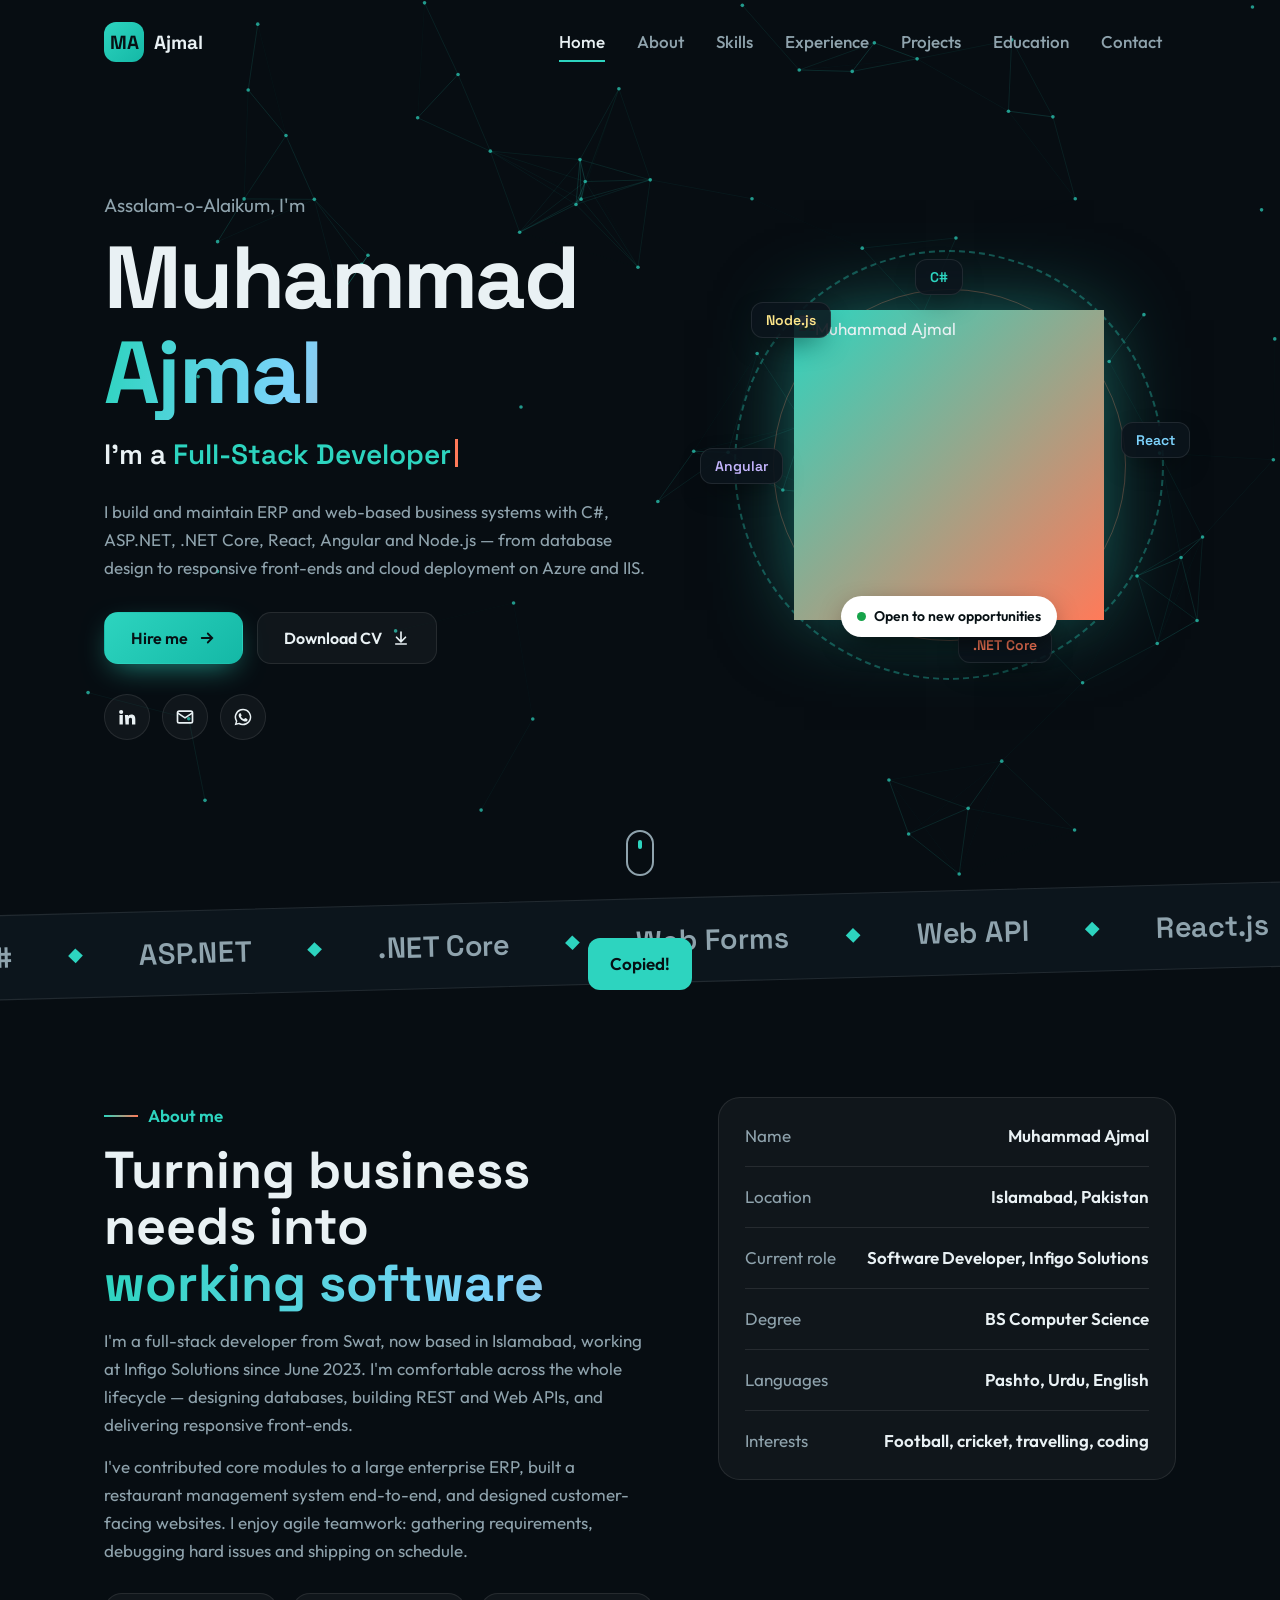
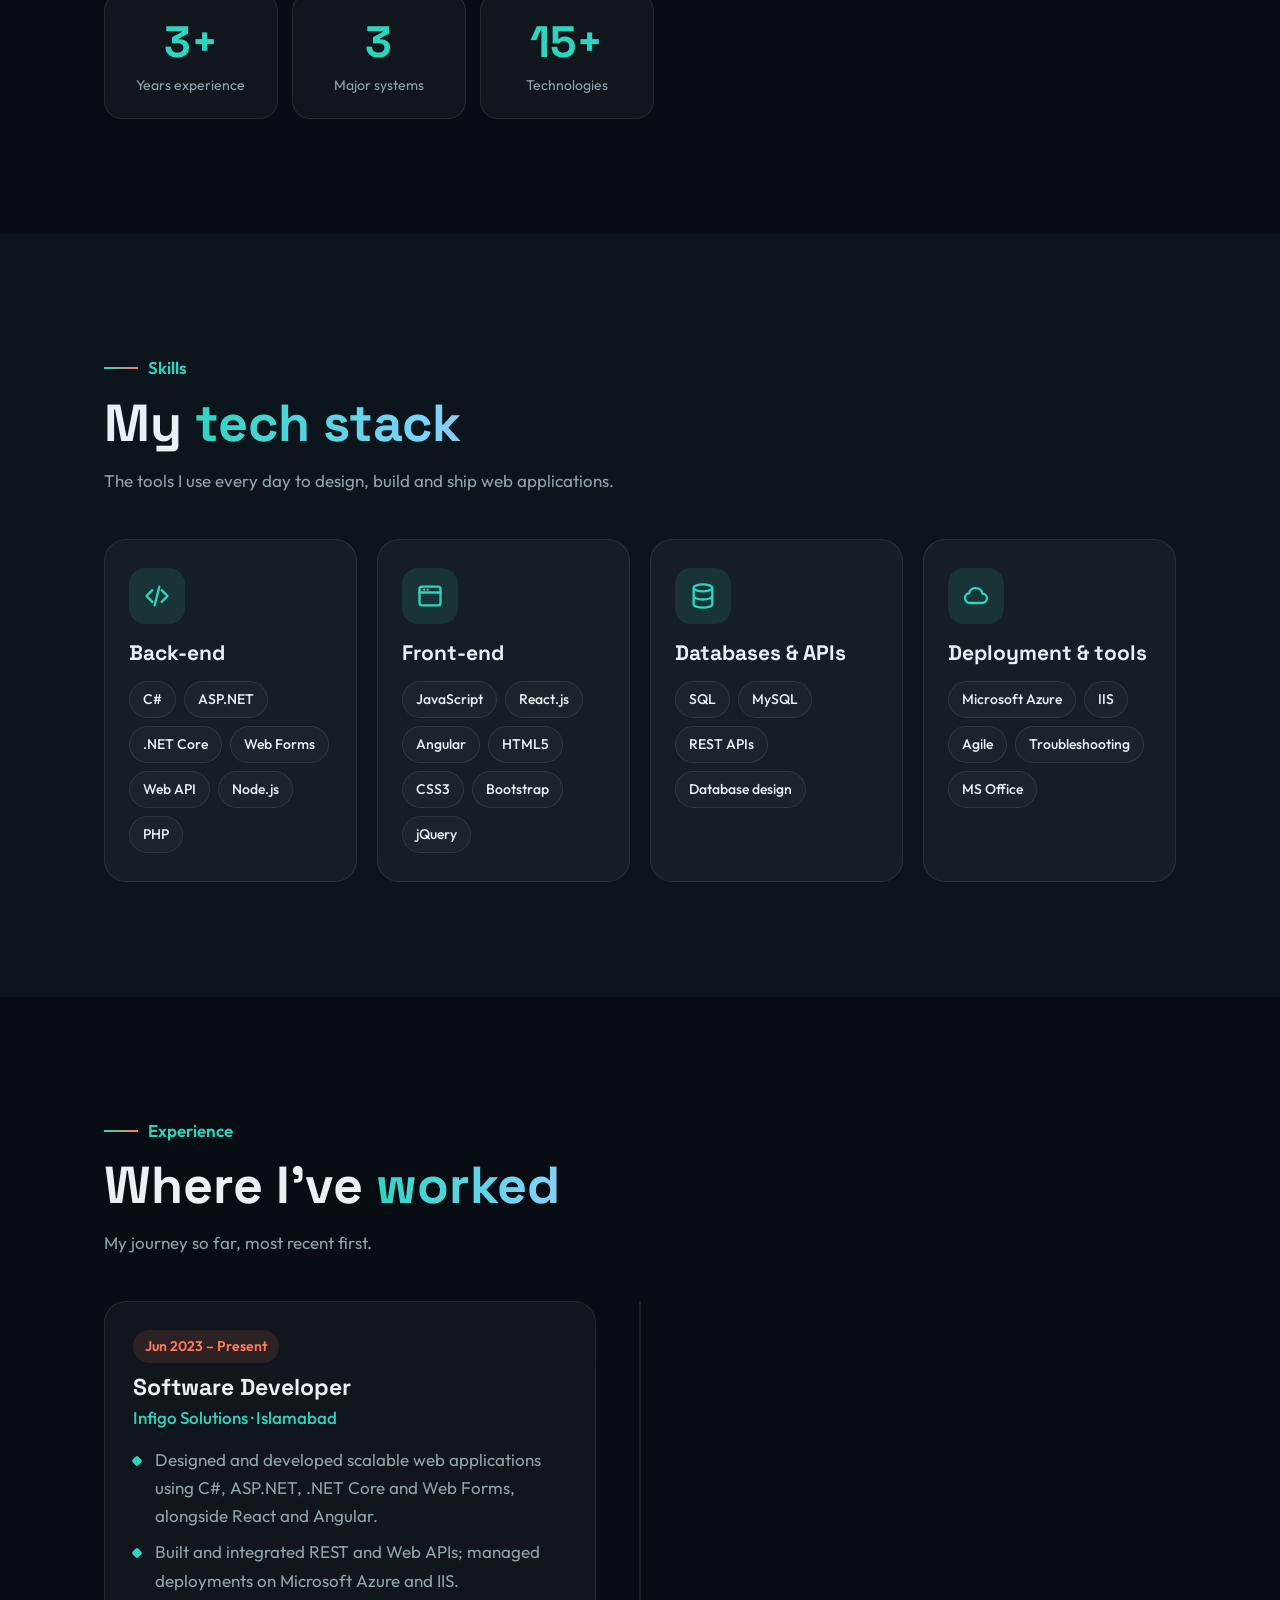
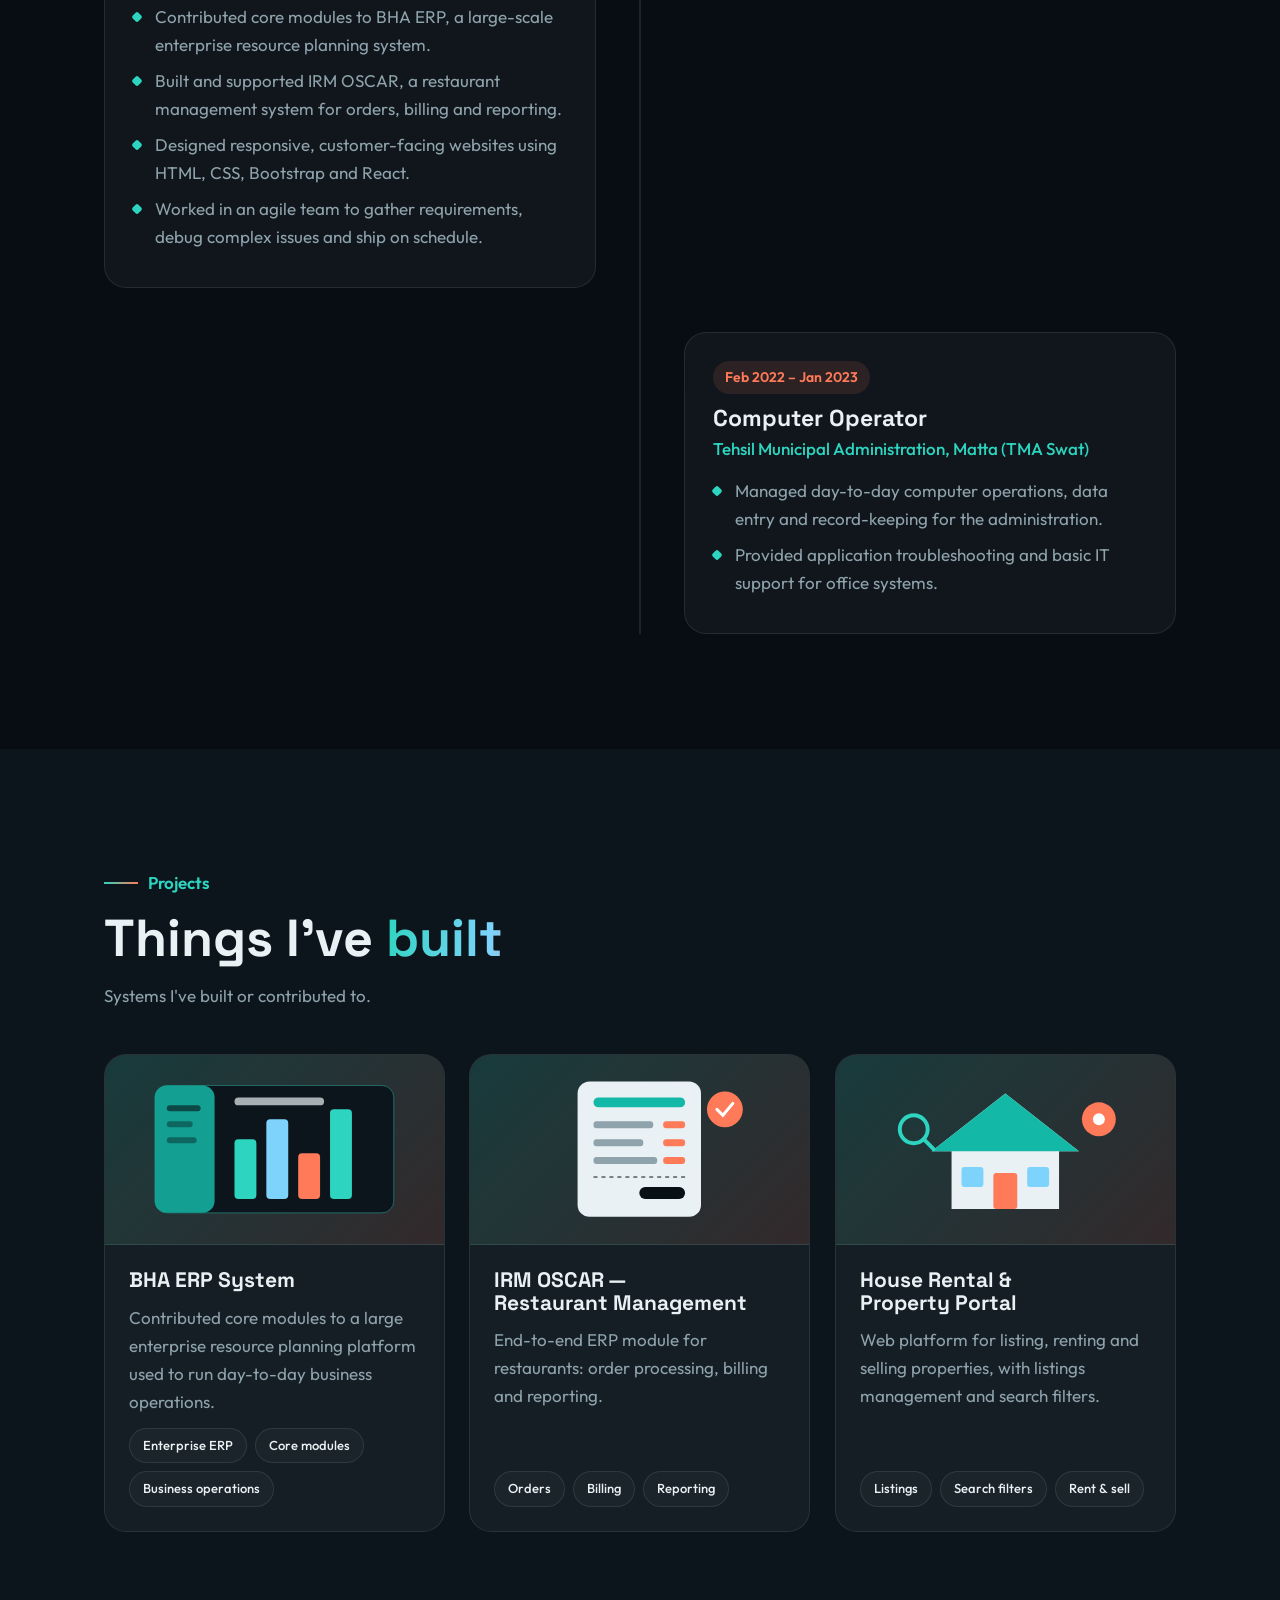
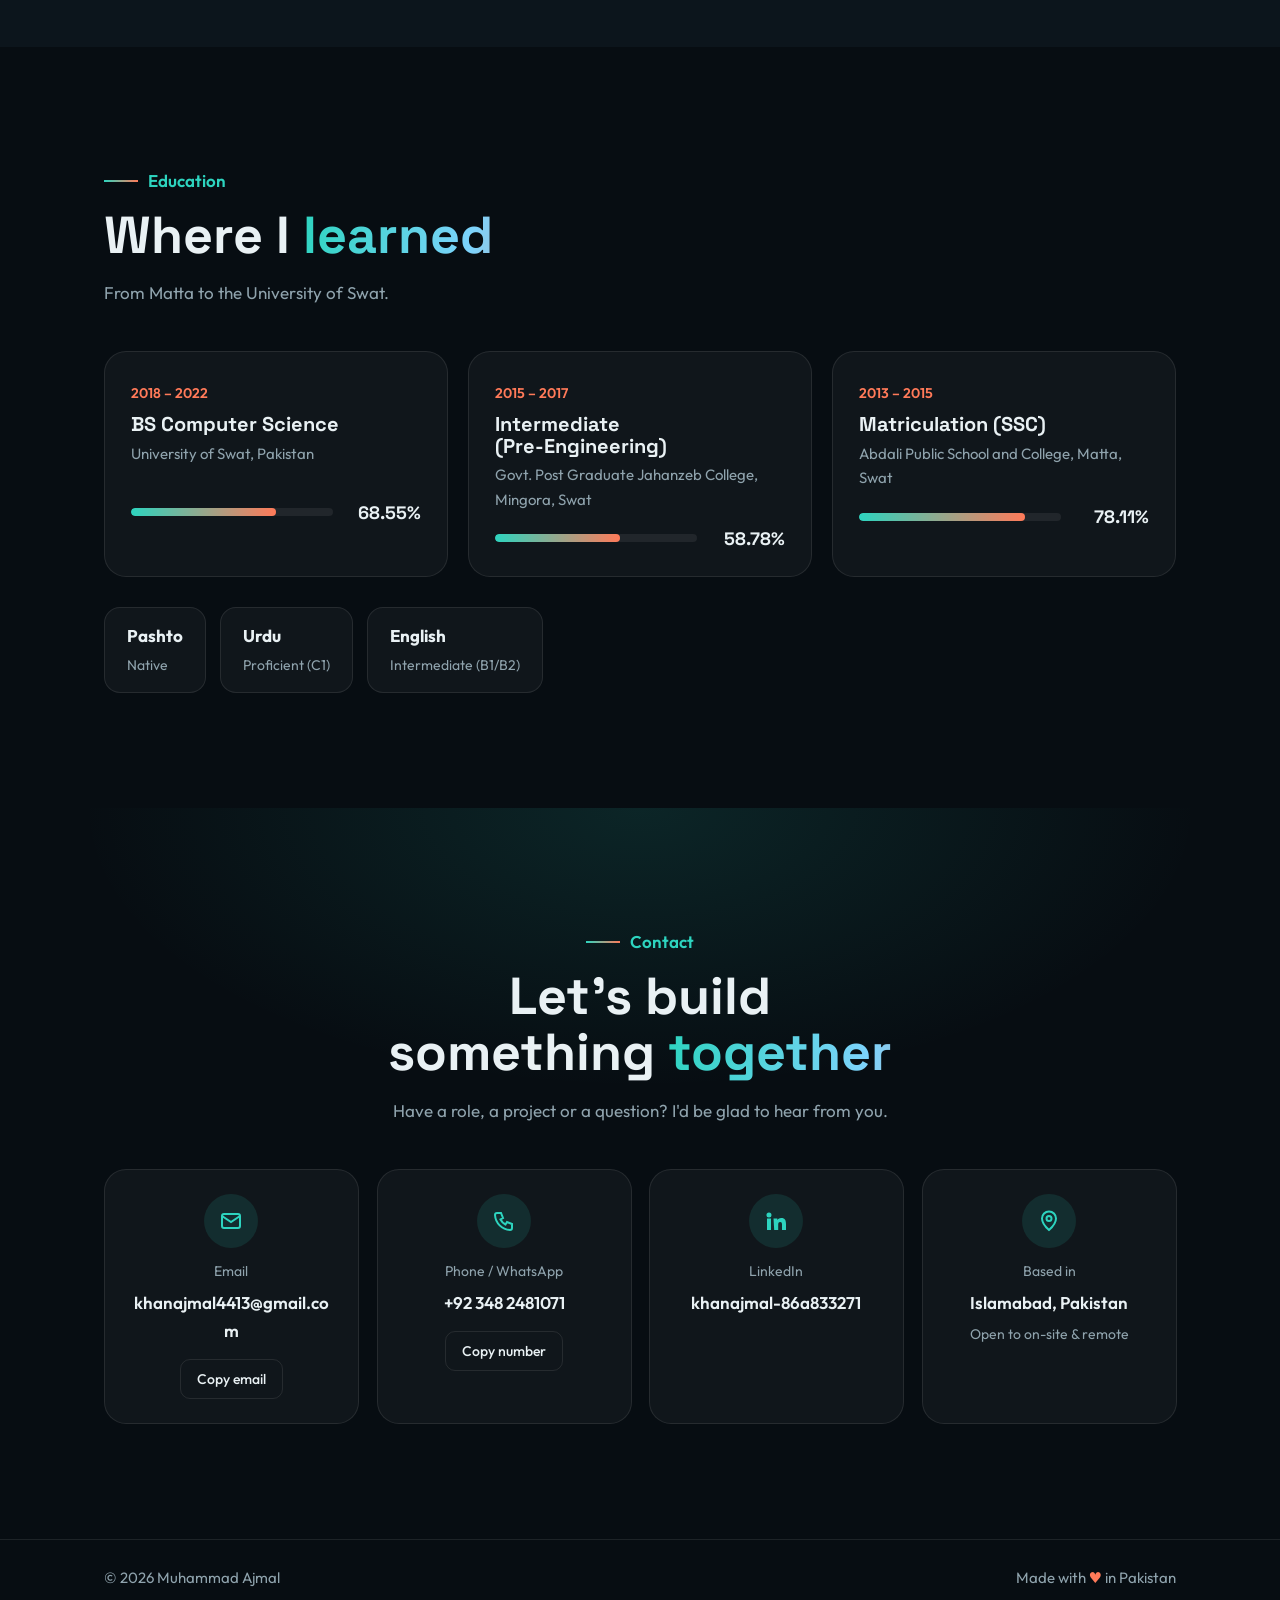
==== index.html @ 5b48cb1d "Add files via upload" ====
<!DOCTYPE html>
<html lang="en">
<head>
<meta charset="utf-8">
<meta name="viewport" content="width=device-width, initial-scale=1">
<title>Muhammad Ajmal · Portfolio</title>
<meta name="description" content="Muhammad Ajmal — Full-Stack Software Developer (.NET & JavaScript) based in Islamabad, Pakistan.">
<meta property="og:title" content="Muhammad Ajmal — Full-Stack Software Developer">
<meta property="og:description" content="3+ years building ERP and web systems with C#, ASP.NET, .NET Core, React, Angular and Node.js.">
<meta property="og:image" content="assets/og.jpg">
<link rel="icon" href="data:image/svg+xml,%3Csvg xmlns='http://www.w3.org/2000/svg' viewBox='0 0 64 64'%3E%3Crect width='64' height='64' rx='14' fill='%232dd4bf'/%3E%3Ctext x='32' y='43' font-family='Arial' font-weight='700' font-size='28' fill='%23071014' text-anchor='middle'%3EMA%3C/text%3E%3C/svg%3E">
<link rel="preconnect" href="https://fonts.googleapis.com">
<link rel="preconnect" href="https://fonts.gstatic.com" crossorigin>
<link href="https://fonts.googleapis.com/css2?family=Space+Grotesk:wght@500;600;700&family=Outfit:wght@300;400;500;600;700&display=swap" rel="stylesheet">
<style>
/* VOICE: bold, energetic, modern developer — motion everywhere, but every motion means something.
   IDEA: a live code console waking up — particles connect like a network, text types itself.
   PICTURE: his photo inside a morphing glowing blob with orbiting tech badges over a live particle network.
   COLOUR and TYPE: deep ink ground, electric teal lead, coral spark; Space Grotesk + Outfit.
   LAYOUT: full-screen hero, marquee, then animated sections that reveal as you scroll. */
:root{color-scheme:dark;--bg:#070d12;--bg2:#0c151c;--card:rgba(255,255,255,.04);--line:rgba(255,255,255,.09);
 --ink:#e9f1f4;--mute:#8fa3ad;--teal:#2dd4bf;--teal2:#14b8a6;--coral:#ff7a59;--glow:0 0 40px rgba(45,212,191,.35)}
*{box-sizing:border-box;min-width:0}
html{scroll-behavior:smooth;scroll-padding-top:80px}
body{margin:0;background:var(--bg);color:var(--ink);font:17px/1.65 Outfit,system-ui,sans-serif;overflow-x:clip}
h1,h2,h3{font-family:"Space Grotesk",system-ui,sans-serif;line-height:1.08;margin:0;text-wrap:balance}
a{color:inherit}p{margin:0 0 14px}
.wrap{max-width:1200px;margin:0 auto;padding:0 max(5vw,18px)}
section{position:relative;padding:clamp(70px,9vw,120px) 0}
.kicker{display:inline-flex;align-items:center;gap:10px;color:var(--teal);font-weight:600;margin-bottom:12px}
.kicker::before{content:"";width:34px;height:2px;background:linear-gradient(90deg,var(--teal),var(--coral))}
h2{font-size:clamp(32px,5vw,52px);margin-bottom:16px}
.grad{background:linear-gradient(100deg,var(--teal),#7dd3fc 45%,var(--coral) 90%);background-size:200% auto;-webkit-background-clip:text;background-clip:text;color:transparent;animation:shine 6s linear infinite}
@keyframes shine{to{background-position:200% center}}
.lead{color:var(--mute);max-width:60ch;margin-bottom:44px}

/* loader */
#loader{position:fixed;inset:0;z-index:100;background:var(--bg);display:grid;place-items:center;transition:opacity .6s,visibility .6s}
#loader.done{opacity:0;visibility:hidden}
.lmark{font:700 46px "Space Grotesk",sans-serif;display:flex;gap:4px}
.lmark span{display:inline-block;animation:bounce 1s ease-in-out infinite;color:var(--teal)}
.lmark span:nth-child(2){animation-delay:.15s;color:var(--coral)}
@keyframes bounce{50%{transform:translateY(-16px)}}
.lbar{width:160px;height:3px;background:var(--line);border-radius:3px;margin-top:22px;overflow:hidden}
.lbar i{display:block;height:100%;width:40%;background:var(--teal);animation:slide 1s ease-in-out infinite}
@keyframes slide{from{transform:translateX(-100%)}to{transform:translateX(260%)}}

/* progress + cursor */
#progress{position:fixed;top:0;left:0;height:3px;width:0;z-index:60;background:linear-gradient(90deg,var(--teal),var(--coral));box-shadow:var(--glow)}
#cursor{position:fixed;width:340px;height:340px;border-radius:50%;pointer-events:none;z-index:0;background:radial-gradient(circle,rgba(45,212,191,.13),transparent 65%);transform:translate(-50%,-50%);left:-400px;top:-400px;transition:left .15s ease-out,top .15s ease-out}

/* nav */
nav{position:fixed;inset:0 0 auto;z-index:50;transition:background .3s,box-shadow .3s,padding .3s;padding:18px 0}
nav.solid{background:rgba(7,13,18,.78);backdrop-filter:blur(14px);box-shadow:0 1px 0 var(--line);padding:10px 0}
nav .wrap{display:flex;align-items:center;gap:20px}
.logo{display:flex;align-items:center;gap:10px;text-decoration:none;font:700 19px "Space Grotesk",sans-serif}
.logo b{display:grid;place-items:center;width:40px;height:40px;border-radius:12px;background:linear-gradient(135deg,var(--teal),var(--teal2));color:#071014;transition:transform .4s}
.logo:hover b{transform:rotate(-12deg) scale(1.08)}
.menu{display:flex;gap:4px;margin-left:auto}
.menu a{position:relative;padding:10px 14px;text-decoration:none;color:var(--mute);font-weight:500;transition:color .25s}
.menu a::after{content:"";position:absolute;left:14px;right:14px;bottom:4px;height:2px;background:var(--teal);transform:scaleX(0);transform-origin:left;transition:transform .3s}
.menu a:hover,.menu a.on{color:var(--ink)}.menu a:hover::after,.menu a.on::after{transform:scaleX(1)}
#burger{display:none;margin-left:auto;width:46px;height:46px;border-radius:12px;border:1px solid var(--line);background:var(--card);cursor:pointer;position:relative}
#burger i{position:absolute;left:12px;right:12px;height:2px;background:var(--ink);transition:transform .3s,opacity .3s}
#burger i:nth-child(1){top:16px}#burger i:nth-child(2){top:22px}#burger i:nth-child(3){top:28px}
nav.open #burger i:nth-child(1){transform:translateY(6px) rotate(45deg)}nav.open #burger i:nth-child(2){opacity:0}nav.open #burger i:nth-child(3){transform:translateY(-6px) rotate(-45deg)}

/* hero */
.hero{min-height:100svh;display:flex;align-items:center;padding:110px 0 80px;overflow:hidden}
#net{position:absolute;inset:0;width:100%;height:100%;z-index:0}
.hero .wrap{position:relative;z-index:2;display:grid;grid-template-columns:minmax(0,1.1fr) minmax(0,.9fr);gap:clamp(30px,5vw,70px);align-items:center;width:100%}
.hello{font-size:19px;color:var(--mute);margin-bottom:8px}
.hero h1{font-size:clamp(46px,8vw,88px);font-weight:700;letter-spacing:-.03em;margin-bottom:16px}
.hero h1 .ch{display:inline-block;opacity:0;transform:translateY(60%) rotate(8deg);transition:opacity .5s,transform .6s cubic-bezier(.2,.8,.2,1.2)}
.ready .hero h1 .ch{opacity:1;transform:none}
.hero h1 .w{display:inline-block;white-space:nowrap}
.typed{font:600 clamp(20px,2.8vw,28px) "Space Grotesk",sans-serif;min-height:1.5em;margin-bottom:20px}
.typed b{color:var(--teal);font-weight:600}
.caret{display:inline-block;width:3px;height:1em;background:var(--coral);margin-left:4px;vertical-align:-3px;animation:blink 1s steps(1) infinite}
@keyframes blink{50%{opacity:0}}
.hero p.sum{color:var(--mute);max-width:54ch}
.btns{display:flex;gap:14px;flex-wrap:wrap;margin:30px 0}
.btn{position:relative;overflow:hidden;display:inline-flex;align-items:center;gap:10px;min-height:52px;padding:0 26px;border-radius:14px;font:600 16px Outfit,sans-serif;text-decoration:none;border:1px solid transparent;cursor:pointer;transition:transform .25s,box-shadow .25s}
.btn:hover{transform:translateY(-3px)}
.btn::before{content:"";position:absolute;top:0;left:-80%;width:50%;height:100%;background:linear-gradient(100deg,transparent,rgba(255,255,255,.45),transparent);transform:skewX(-20deg);transition:left .6s}
.btn:hover::before{left:130%}
.pri{background:linear-gradient(135deg,var(--teal),var(--teal2));color:#061014;box-shadow:0 10px 30px -10px rgba(45,212,191,.7)}
.pri:hover{box-shadow:0 16px 40px -10px rgba(45,212,191,.9)}
.ghost{border-color:var(--line);background:var(--card);color:var(--ink)}
.ghost:hover{border-color:var(--coral);color:var(--coral)}
.btn svg{width:18px;height:18px;transition:transform .3s}.btn:hover svg{transform:translateX(4px)}
.socials{display:flex;gap:12px}
.socials a{display:grid;place-items:center;width:46px;height:46px;border-radius:50%;border:1px solid var(--line);background:var(--card);transition:transform .3s,border-color .3s,color .3s,box-shadow .3s}
.socials a:hover{transform:translateY(-4px) rotate(-8deg);border-color:var(--teal);color:var(--teal);box-shadow:var(--glow)}
.socials svg{width:20px;height:20px}
:focus-visible{outline:2px solid var(--coral);outline-offset:3px}

.stage{position:relative;justify-self:center;width:min(100%,430px);aspect-ratio:1}
.ring{position:absolute;inset:0;border-radius:50%;border:2px dashed rgba(45,212,191,.35);animation:spin 26s linear infinite}
.ring.r2{inset:9%;border:1px solid rgba(255,122,89,.3);animation-duration:18s;animation-direction:reverse}
@keyframes spin{to{transform:rotate(360deg)}}
.blob{position:absolute;inset:14%;overflow:hidden;background:linear-gradient(135deg,var(--teal),var(--coral));padding:5px;animation:morph 9s ease-in-out infinite,float 6s ease-in-out infinite;box-shadow:0 0 80px -10px rgba(45,212,191,.55)}
.blob img{width:100%;height:100%;object-fit:cover;object-position:50% 18%;border-radius:inherit;display:block}
@keyframes morph{0%,100%{border-radius:60% 40% 30% 70%/60% 30% 70% 40%}33%{border-radius:30% 60% 70% 40%/50% 60% 30% 60%}66%{border-radius:50% 50% 35% 65%/35% 55% 45% 65%}}
@keyframes float{50%{transform:translateY(-14px)}}
.orbit{position:absolute;inset:0;animation:spin 30s linear infinite}
.badge{position:absolute;padding:8px 14px;border-radius:12px;background:rgba(12,21,28,.9);border:1px solid var(--line);font:600 14px "Space Grotesk",sans-serif;white-space:nowrap;box-shadow:0 10px 30px -12px #000;animation:spin 30s linear infinite reverse}
.badge:nth-child(1){top:2%;left:42%;color:var(--teal)}
.badge:nth-child(2){top:40%;right:-6%;color:#7dd3fc}
.badge:nth-child(3){bottom:4%;left:52%;color:var(--coral)}
.badge:nth-child(4){top:46%;left:-8%;color:#c4b5fd}
.badge:nth-child(5){top:12%;left:4%;color:#fde68a}
.status{position:absolute;bottom:10%;left:50%;transform:translateX(-50%);display:flex;align-items:center;gap:8px;background:#fff;color:#071014;font-weight:600;font-size:14px;padding:9px 16px;border-radius:999px;white-space:nowrap;z-index:3;box-shadow:0 10px 30px -10px #000}
.status i{width:9px;height:9px;border-radius:50%;background:#16a34a;animation:ping 1.6s infinite}
@keyframes ping{0%{box-shadow:0 0 0 0 rgba(22,163,74,.6)}100%{box-shadow:0 0 0 12px rgba(22,163,74,0)}}
.scroll-hint{position:absolute;left:50%;bottom:24px;z-index:2;width:28px;height:46px;border:2px solid var(--mute);border-radius:16px;transform:translateX(-50%)}
.scroll-hint::after{content:"";position:absolute;left:50%;top:8px;width:4px;height:9px;margin-left:-2px;border-radius:2px;background:var(--teal);animation:wheel 1.6s infinite}
@keyframes wheel{to{transform:translateY(16px);opacity:0}}

/* marquee */
.marquee{border-block:1px solid var(--line);background:var(--bg2);overflow:hidden;padding:22px 0;transform:rotate(-1.5deg) scale(1.04)}
.track{display:flex;gap:56px;width:max-content;animation:marq 34s linear infinite}
.marquee:hover .track{animation-play-state:paused}
.track span{font:600 clamp(20px,2.6vw,28px) "Space Grotesk",sans-serif;color:var(--mute);display:flex;align-items:center;gap:56px;white-space:nowrap}
.track span::after{content:"";width:10px;height:10px;transform:rotate(45deg);background:var(--teal)}
@keyframes marq{to{transform:translateX(-50%)}}

/* reveal */
.rv{opacity:0;transform:translateY(40px);transition:opacity .8s cubic-bezier(.2,.7,.2,1),transform .8s cubic-bezier(.2,.7,.2,1);transition-delay:var(--d,0s)}
.rv.l{transform:translateX(-60px)}.rv.r{transform:translateX(60px)}.rv.z{transform:scale(.85)}
.rv.in{opacity:1;transform:none}

/* about */
.about{display:grid;grid-template-columns:minmax(0,1.2fr) minmax(0,1fr);gap:clamp(30px,5vw,70px);align-items:start}
.about p{color:var(--mute)}
.counters{display:grid;grid-template-columns:repeat(3,minmax(0,1fr));gap:14px;margin-top:28px}
.counter{padding:20px 16px;border-radius:18px;background:var(--card);border:1px solid var(--line);text-align:center}
.counter strong{display:block;font:700 clamp(32px,4vw,44px) "Space Grotesk",sans-serif;color:var(--teal)}
.counter span{font-size:14px;color:var(--mute)}
.facts{border-radius:22px;background:var(--card);border:1px solid var(--line);padding:8px 26px}
.facts div{display:flex;justify-content:space-between;gap:12px;padding:16px 0;border-bottom:1px solid var(--line);flex-wrap:wrap}
.facts div:last-child{border:0}.facts span{color:var(--mute)}.facts b{font-weight:600;text-align:right}

/* tilt cards */
.tilt{transform-style:preserve-3d;transition:transform .2s ease-out,border-color .3s,box-shadow .3s;will-change:transform}
.glowc{position:relative;overflow:hidden;background:var(--card);border:1px solid var(--line);border-radius:22px}
.glowc::before{content:"";position:absolute;inset:0;background:radial-gradient(400px circle at var(--mx,50%) var(--my,50%),rgba(45,212,191,.16),transparent 45%);opacity:0;transition:opacity .3s;pointer-events:none}
.glowc:hover::before{opacity:1}.glowc:hover{border-color:rgba(45,212,191,.45)}

/* skills */
.skills{display:grid;grid-template-columns:repeat(4,minmax(0,1fr));gap:20px}
@media(max-width:1000px){.skills{grid-template-columns:repeat(2,minmax(0,1fr))}}@media(max-width:560px){.skills{grid-template-columns:1fr}}
.sk{padding:28px 24px}
.sk .ic{width:56px;height:56px;border-radius:16px;display:grid;place-items:center;background:rgba(45,212,191,.12);color:var(--teal);margin-bottom:18px;transition:transform .5s}
.sk:hover .ic{transform:rotateY(180deg)}
.sk .ic svg{width:28px;height:28px}
.sk h3{font-size:21px;margin-bottom:16px}
.chips{display:flex;flex-wrap:wrap;gap:8px}
.chips span{padding:6px 13px;border-radius:999px;font-size:14px;font-weight:500;border:1px solid var(--line);background:rgba(255,255,255,.03);opacity:0;transform:translateY(12px) scale(.9);transition:opacity .4s,transform .4s,background .25s,color .25s;transition-delay:calc(var(--i)*60ms + .3s)}
.in .chips span{opacity:1;transform:none}
.chips span:hover{background:var(--teal);color:#061014;transition-delay:0s}

/* timeline */
.tl{position:relative;display:grid;gap:44px}
.tl .line{position:absolute;left:50%;top:0;bottom:0;width:2px;background:var(--line);transform:translateX(-50%)}
.tl .line i{display:block;width:100%;height:0;background:linear-gradient(var(--teal),var(--coral));box-shadow:var(--glow)}
.job{position:relative;width:calc(50% - 44px);padding:28px}
.job:nth-of-type(odd){justify-self:start}.job:nth-of-type(even){justify-self:end}
.job .pin{position:absolute;top:32px;width:20px;height:20px;border-radius:50%;background:var(--bg);border:4px solid var(--teal);box-shadow:var(--glow)}
.job:nth-of-type(odd) .pin{right:-55px}.job:nth-of-type(even) .pin{left:-55px}
.when{display:inline-block;font-size:14px;font-weight:600;padding:5px 12px;border-radius:999px;background:rgba(255,122,89,.12);color:var(--coral);margin-bottom:12px}
.job h3{font-size:23px;margin-bottom:4px}
.org{color:var(--teal);font-weight:500;margin-bottom:14px}
.job ul{margin:0;padding:0;list-style:none;color:var(--mute)}
.job li{position:relative;padding-left:22px;margin:8px 0}
.job li::before{content:"";position:absolute;left:0;top:.6em;width:8px;height:8px;border-radius:2px;background:var(--teal);transform:rotate(45deg)}

/* projects */
.projects{display:grid;grid-template-columns:repeat(auto-fit,minmax(min(100%,320px),1fr));gap:24px}
.pj{display:flex;flex-direction:column}
.pj .art{height:190px;background:linear-gradient(135deg,rgba(45,212,191,.16),rgba(255,122,89,.12));display:grid;place-items:center;border-bottom:1px solid var(--line);overflow:hidden}
.pj .art svg{width:88%;height:88%;transition:transform .6s cubic-bezier(.2,.8,.2,1)}
.pj:hover .art svg{transform:scale(1.08) translateY(-4px)}
.pj .body{padding:24px;display:flex;flex-direction:column;gap:12px;flex:1}
.pj h3{font-size:21px}.pj p{color:var(--mute);margin:0}
.pj .chips{margin-top:auto}.pj .chips span{font-size:13px}
.bar{animation:grow 2.4s ease-in-out infinite alternate;transform-origin:bottom;transform-box:fill-box}
.bar:nth-of-type(2){animation-delay:.4s}.bar:nth-of-type(3){animation-delay:.8s}.bar:nth-of-type(4){animation-delay:1.2s}
@keyframes grow{from{transform:scaleY(.35)}}
.pulse{animation:ppl 2s ease-in-out infinite;transform-origin:center;transform-box:fill-box}
@keyframes ppl{50%{transform:scale(1.15)}}

/* education */
.edu{display:grid;grid-template-columns:repeat(auto-fit,minmax(min(100%,300px),1fr));gap:20px}
.ed{padding:26px}
.ed .yr{font-size:14px;color:var(--coral);font-weight:600}
.ed h3{font-size:20px;margin:8px 0 6px}.ed p{color:var(--mute);font-size:15px;min-height:3em}
.meter{display:flex;align-items:center;gap:12px;margin-top:10px}
.meter .tr{flex:1;height:8px;border-radius:8px;background:rgba(255,255,255,.07);overflow:hidden}
.meter .tr i{display:block;height:100%;width:0;border-radius:inherit;background:linear-gradient(90deg,var(--teal),var(--coral));transition:width 1.6s cubic-bezier(.2,.8,.2,1) .3s}
.meter b{font:700 18px "Space Grotesk",sans-serif;min-width:4.2em;text-align:right}
.langs{display:flex;gap:14px;flex-wrap:wrap;margin-top:30px}
.lang{padding:14px 22px;border-radius:16px}
.lang b{display:block}.lang span{color:var(--mute);font-size:14px}

/* contact */
.contact{background:radial-gradient(800px 400px at 50% 0%,rgba(45,212,191,.12),transparent 70%)}
.cbox{text-align:center;max-width:760px;margin:0 auto}
.cbox .lead{margin-inline:auto}
.cgrid{display:grid;grid-template-columns:repeat(auto-fit,minmax(min(100%,250px),1fr));gap:18px;margin-top:10px}
.cc{padding:24px;display:flex;flex-direction:column;align-items:center;gap:6px;text-align:center}
.cc .ic{width:54px;height:54px;border-radius:50%;display:grid;place-items:center;background:rgba(45,212,191,.12);color:var(--teal);margin-bottom:6px;transition:transform .4s}
.cc:hover .ic{transform:scale(1.12) rotate(-10deg)}
.cc .ic svg{width:24px;height:24px}
.cc span{color:var(--mute);font-size:14px}
.cc a,.cc b{font-weight:600;text-decoration:none;overflow-wrap:anywhere}
.cc a:hover{color:var(--teal)}
.copy{margin-top:8px;min-height:40px;padding:0 16px;border-radius:10px;border:1px solid var(--line);background:transparent;color:var(--ink);font:500 14px Outfit,sans-serif;cursor:pointer;transition:border-color .25s,color .25s}
.copy:hover{border-color:var(--teal);color:var(--teal)}
#toast{position:fixed;left:50%;bottom:30px;z-index:70;transform:translate(-50%,120px);background:var(--teal);color:#061014;font-weight:600;padding:12px 22px;border-radius:12px;transition:transform .4s cubic-bezier(.2,.8,.2,1.3)}
#toast.show{transform:translate(-50%,0)}
footer{border-top:1px solid var(--line);padding:26px 0;color:var(--mute);font-size:15px}
footer .wrap{display:flex;justify-content:space-between;gap:12px;flex-wrap:wrap}
footer .heart{color:var(--coral);display:inline-block;animation:beat 1.2s infinite}
@keyframes beat{15%,45%{transform:scale(1.25)}30%{transform:scale(1)}}
#top{position:fixed;right:22px;bottom:22px;z-index:40;width:50px;height:50px;border-radius:14px;border:0;cursor:pointer;background:linear-gradient(135deg,var(--teal),var(--teal2));color:#061014;box-shadow:var(--glow);opacity:0;transform:translateY(20px) scale(.8);transition:opacity .3s,transform .3s;pointer-events:none}
#top.show{opacity:1;transform:none;pointer-events:auto}
#top:hover{transform:translateY(-4px)}
#top svg{width:22px;height:22px}

@media(max-width:900px){
 .hero .wrap{grid-template-columns:1fr;text-align:center}.hero p.sum{margin-inline:auto}.btns,.socials{justify-content:center}
 .stage{order:-1;width:min(82%,340px)}.about{grid-template-columns:1fr}
 .tl .line{left:10px}.job{width:auto;margin-left:40px;justify-self:stretch!important}
 .job .pin{left:-40px!important;right:auto!important}
 #cursor{display:none}
}
@media(max-width:760px){
 #burger{display:block}
 .menu{position:fixed;inset:68px 14px auto;flex-direction:column;padding:12px;border-radius:18px;background:rgba(12,21,28,.97);border:1px solid var(--line);transform:translateY(-20px);opacity:0;pointer-events:none;transition:opacity .3s,transform .3s}
 nav.open .menu{opacity:1;transform:none;pointer-events:auto}
 .menu a{padding:14px}
 .counters{grid-template-columns:1fr 1fr 1fr;gap:8px}.counter{padding:14px 6px}
 .scroll-hint{display:none}
}
@media(prefers-reduced-motion:reduce){*,*::before,*::after{animation-duration:.01ms!important;animation-iteration-count:1!important;transition-duration:.01ms!important}.rv{opacity:1;transform:none}}
</style>
</head>
<body>
<div id="loader"><div style="text-align:center"><div class="lmark"><span>M</span><span>A</span></div><div class="lbar"><i></i></div></div></div>
<div id="progress"></div>
<div id="cursor"></div>

<nav id="nav">
 <div class="wrap">
  <a class="logo" href="#home"><b>MA</b>Ajmal</a>
  <div class="menu" id="menu">
   <a href="#home">Home</a><a href="#about">About</a><a href="#skills">Skills</a><a href="#experience">Experience</a><a href="#projects">Projects</a><a href="#education">Education</a><a href="#contact">Contact</a>
  </div>
  <button id="burger" aria-label="Open menu" aria-expanded="false"><i></i><i></i><i></i></button>
 </div>
</nav>

<header class="hero" id="home">
 <canvas id="net" aria-hidden="true"></canvas>
 <div class="wrap">
  <div>
   <p class="hello rv">Assalam-o-Alaikum, I'm</p>
   <h1 id="name" aria-label="Muhammad Ajmal"><span class="w">Muhammad</span> <span class="w grad">Ajmal</span></h1>
   <div class="typed rv" style="--d:.5s">I'm a <b id="typed"></b><span class="caret"></span></div>
   <p class="sum rv" style="--d:.7s">I build and maintain ERP and web-based business systems with C#, ASP.NET, .NET Core, React, Angular and Node.js — from database design to responsive front-ends and cloud deployment on Azure and IIS.</p>
   <div class="btns rv" style="--d:.9s">
    <a class="btn pri" href="#contact">Hire me <svg viewBox="0 0 24 24" fill="none" stroke="currentColor" stroke-width="2.4" stroke-linecap="round"><path d="M5 12h14M13 6l6 6-6 6"/></svg></a>
    <a class="btn ghost" href="assets/Muhammad_Ajmal_CV.pdf" target="_blank" rel="noopener">Download CV <svg viewBox="0 0 24 24" fill="none" stroke="currentColor" stroke-width="2.2" stroke-linecap="round"><path d="M12 4v12M6 11l6 6 6-6M5 20h14"/></svg></a>
   </div>
   <div class="socials rv" style="--d:1.1s">
    <a href="https://www.linkedin.com/in/khanajmal-86a833271" target="_blank" rel="noopener" aria-label="LinkedIn"><svg viewBox="0 0 24 24" fill="currentColor"><path d="M4.98 3.5a2.5 2.5 0 1 1 0 5 2.5 2.5 0 0 1 0-5ZM3 9.5h4V21H3zM9.5 9.5h3.8v1.6h.1c.5-1 1.8-2 3.8-2 4 0 4.8 2.6 4.8 6V21h-4v-5.2c0-1.3 0-2.9-1.8-2.9s-2 1.4-2 2.8V21h-4z"/></svg></a>
    <a href="mailto:khanajmal4413@gmail.com" aria-label="Email"><svg viewBox="0 0 24 24" fill="none" stroke="currentColor" stroke-width="2"><rect x="3" y="5" width="18" height="14" rx="2"/><path d="m3 7 9 6 9-6"/></svg></a>
    <a href="https://wa.me/923482481071" target="_blank" rel="noopener" aria-label="WhatsApp"><svg viewBox="0 0 24 24" fill="currentColor"><path d="M12 2a10 10 0 0 0-8.6 15.1L2 22l5-1.3A10 10 0 1 0 12 2Zm0 18.2a8.2 8.2 0 0 1-4.2-1.2l-.3-.2-3 .8.8-2.9-.2-.3A8.2 8.2 0 1 1 12 20.2Zm4.5-6.1c-.2-.1-1.5-.7-1.7-.8s-.4-.1-.6.1-.7.8-.8 1-.3.2-.5.1a6.7 6.7 0 0 1-3.3-2.9c-.3-.4.2-.4.7-1.4.1-.2 0-.3 0-.4l-.8-1.8c-.2-.5-.4-.4-.6-.4h-.5a1 1 0 0 0-.7.3 3 3 0 0 0-.9 2.2 5.2 5.2 0 0 0 1.1 2.7 11.8 11.8 0 0 0 4.5 4c1.7.7 2.3.8 3.2.6.5-.1 1.5-.6 1.7-1.2s.2-1.1.2-1.2-.2-.2-.4-.3Z"/></svg></a>
   </div>
  </div>
  <div class="stage rv z" style="--d:.3s">
   <div class="ring"></div><div class="ring r2"></div>
   <div class="blob"><img src="assets/profile.jpg" alt="Muhammad Ajmal" width="640" height="800"></div>
   <div class="orbit"><span class="badge">C#</span><span class="badge">React</span><span class="badge">.NET Core</span><span class="badge">Angular</span><span class="badge">Node.js</span></div>
   <div class="status"><i></i>Open to new opportunities</div>
  </div>
 </div>
 <a class="scroll-hint" href="#about" aria-label="Scroll down"></a>
</header>

<div class="marquee" aria-hidden="true"><div class="track" id="track"></div></div>

<main>
<section id="about">
 <div class="wrap about">
  <div>
   <div class="kicker rv">About me</div>
   <h2 class="rv" style="--d:.1s">Turning business needs into <span class="grad">working software</span></h2>
   <p class="rv" style="--d:.2s">I'm a full-stack developer from Swat, now based in Islamabad, working at Infigo Solutions since June 2023. I'm comfortable across the whole lifecycle — designing databases, building REST and Web APIs, and delivering responsive front-ends.</p>
   <p class="rv" style="--d:.3s">I've contributed core modules to a large enterprise ERP, built a restaurant management system end-to-end, and designed customer-facing websites. I enjoy agile teamwork: gathering requirements, debugging hard issues and shipping on schedule.</p>
   <div class="counters">
    <div class="counter rv z" style="--d:.2s"><strong data-n="3" data-s="+">0</strong><span>Years experience</span></div>
    <div class="counter rv z" style="--d:.35s"><strong data-n="3">0</strong><span>Major systems</span></div>
    <div class="counter rv z" style="--d:.5s"><strong data-n="15" data-s="+">0</strong><span>Technologies</span></div>
   </div>
  </div>
  <div class="facts rv r" style="--d:.2s">
   <div><span>Name</span><b>Muhammad Ajmal</b></div>
   <div><span>Location</span><b>Islamabad, Pakistan</b></div>
   <div><span>Current role</span><b>Software Developer, Infigo Solutions</b></div>
   <div><span>Degree</span><b>BS Computer Science</b></div>
   <div><span>Languages</span><b>Pashto, Urdu, English</b></div>
   <div><span>Interests</span><b>Football, cricket, travelling, coding</b></div>
  </div>
 </div>
</section>

<section id="skills" style="background:var(--bg2)">
 <div class="wrap">
  <div class="kicker rv">Skills</div>
  <h2 class="rv" style="--d:.1s">My <span class="grad">tech stack</span></h2>
  <p class="lead rv" style="--d:.2s">The tools I use every day to design, build and ship web applications.</p>
  <div class="skills" id="skillList"></div>
 </div>
</section>

<section id="experience">
 <div class="wrap">
  <div class="kicker rv">Experience</div>
  <h2 class="rv" style="--d:.1s">Where I've <span class="grad">worked</span></h2>
  <p class="lead rv" style="--d:.2s">My journey so far, most recent first.</p>
  <div class="tl" id="tl">
   <div class="line"><i id="tlFill"></i></div>
   <article class="job glowc rv l">
    <span class="pin"></span>
    <span class="when">Jun 2023 – Present</span>
    <h3>Software Developer</h3>
    <div class="org">Infigo Solutions · Islamabad</div>
    <ul>
     <li>Designed and developed scalable web applications using C#, ASP.NET, .NET Core and Web Forms, alongside React and Angular.</li>
     <li>Built and integrated REST and Web APIs; managed deployments on Microsoft Azure and IIS.</li>
     <li>Contributed core modules to BHA ERP, a large-scale enterprise resource planning system.</li>
     <li>Built and supported IRM OSCAR, a restaurant management system for orders, billing and reporting.</li>
     <li>Designed responsive, customer-facing websites using HTML, CSS, Bootstrap and React.</li>
     <li>Worked in an agile team to gather requirements, debug complex issues and ship on schedule.</li>
    </ul>
   </article>
   <article class="job glowc rv r">
    <span class="pin"></span>
    <span class="when">Feb 2022 – Jan 2023</span>
    <h3>Computer Operator</h3>
    <div class="org">Tehsil Municipal Administration, Matta (TMA Swat)</div>
    <ul>
     <li>Managed day-to-day computer operations, data entry and record-keeping for the administration.</li>
     <li>Provided application troubleshooting and basic IT support for office systems.</li>
    </ul>
   </article>
  </div>
 </div>
</section>

<section id="projects" style="background:var(--bg2)">
 <div class="wrap">
  <div class="kicker rv">Projects</div>
  <h2 class="rv" style="--d:.1s">Things I've <span class="grad">built</span></h2>
  <p class="lead rv" style="--d:.2s">Systems I've built or contributed to.</p>
  <div class="projects" id="projectList"></div>
 </div>
</section>

<section id="education">
 <div class="wrap">
  <div class="kicker rv">Education</div>
  <h2 class="rv" style="--d:.1s">Where I <span class="grad">learned</span></h2>
  <p class="lead rv" style="--d:.2s">From Matta to the University of Swat.</p>
  <div class="edu" id="eduList"></div>
  <div class="langs">
   <div class="lang glowc rv z" style="--d:.1s"><b>Pashto</b><span>Native</span></div>
   <div class="lang glowc rv z" style="--d:.2s"><b>Urdu</b><span>Proficient (C1)</span></div>
   <div class="lang glowc rv z" style="--d:.3s"><b>English</b><span>Intermediate (B1/B2)</span></div>
  </div>
 </div>
</section>

<section id="contact" class="contact">
 <div class="wrap">
  <div class="cbox">
   <div class="kicker rv">Contact</div>
   <h2 class="rv" style="--d:.1s">Let's build something <span class="grad">together</span></h2>
   <p class="lead rv" style="--d:.2s">Have a role, a project or a question? I'd be glad to hear from you.</p>
  </div>
  <div class="cgrid">
   <div class="cc glowc tilt rv" style="--d:.1s"><div class="ic"><svg viewBox="0 0 24 24" fill="none" stroke="currentColor" stroke-width="2"><rect x="3" y="5" width="18" height="14" rx="2"/><path d="m3 7 9 6 9-6"/></svg></div><span>Email</span><a href="mailto:khanajmal4413@gmail.com">khanajmal4413@gmail.com</a><button class="copy" data-copy="khanajmal4413@gmail.com">Copy email</button></div>
   <div class="cc glowc tilt rv" style="--d:.2s"><div class="ic"><svg viewBox="0 0 24 24" fill="none" stroke="currentColor" stroke-width="2"><path d="M5 4h4l2 5-2.5 1.5a11 11 0 0 0 5 5L15 13l5 2v4a2 2 0 0 1-2 2A16 16 0 0 1 3 6a2 2 0 0 1 2-2"/></svg></div><span>Phone / WhatsApp</span><a href="tel:+923482481071">+92 348 2481071</a><button class="copy" data-copy="+92 348 2481071">Copy number</button></div>
   <div class="cc glowc tilt rv" style="--d:.3s"><div class="ic"><svg viewBox="0 0 24 24" fill="currentColor"><path d="M4.98 3.5a2.5 2.5 0 1 1 0 5 2.5 2.5 0 0 1 0-5ZM3 9.5h4V21H3zM9.5 9.5h3.8v1.6h.1c.5-1 1.8-2 3.8-2 4 0 4.8 2.6 4.8 6V21h-4v-5.2c0-1.3 0-2.9-1.8-2.9s-2 1.4-2 2.8V21h-4z"/></svg></div><span>LinkedIn</span><a href="https://www.linkedin.com/in/khanajmal-86a833271" target="_blank" rel="noopener">khanajmal-86a833271</a></div>
   <div class="cc glowc tilt rv" style="--d:.4s"><div class="ic"><svg viewBox="0 0 24 24" fill="none" stroke="currentColor" stroke-width="2"><path d="M12 21s-7-6.2-7-11.5a7 7 0 0 1 14 0C19 14.8 12 21 12 21Z"/><circle cx="12" cy="9.5" r="2.5"/></svg></div><span>Based in</span><b>Islamabad, Pakistan</b><span>Open to on-site &amp; remote</span></div>
  </div>
 </div>
</section>
</main>

<footer><div class="wrap"><span>© <span id="yr">2026</span> Muhammad Ajmal</span><span>Made with <span class="heart">♥</span> in Pakistan</span></div></footer>
<button id="top" aria-label="Back to top"><svg viewBox="0 0 24 24" fill="none" stroke="currentColor" stroke-width="2.6" stroke-linecap="round"><path d="M12 19V5M6 11l6-6 6 6"/></svg></button>
<div id="toast" role="status">Copied!</div>

<script>
{
const $=s=>document.querySelector(s),$$=s=>document.querySelectorAll(s);
const calm=matchMedia('(prefers-reduced-motion: reduce)').matches;

/* split name into animated letters */
const nm=$('#name');
const split=(el,start)=>{let i=start;[...el.childNodes].forEach(n=>{
 if(n.nodeType===3){const f=document.createDocumentFragment();[...n.textContent].forEach(c=>{if(c===' '){f.appendChild(document.createTextNode(' '));return}const s=document.createElement('span');s.className='ch';s.textContent=c;s.style.transitionDelay=(.15+i++*.05)+'s';f.appendChild(s)});n.replaceWith(f)}
 else i=split(n,i)});return i};
split(nm,0);

/* loader */
const ready=()=>{$('#loader').classList.add('done');document.body.classList.add('ready');setTimeout(()=>$$('.hero .rv').forEach(e=>e.classList.add('in')),100)};
window.addEventListener('load',()=>setTimeout(ready,calm?0:700));
setTimeout(ready,3500);

/* typing roles */
const roles=['Full-Stack Developer','.NET Developer','React & Angular Developer','ERP Systems Builder','Problem Solver'];
let ri=0,ci=0,del=false;const tp=$('#typed');
const type=()=>{const w=roles[ri];tp.textContent=w.slice(0,ci);
 if(!del&&ci<w.length){ci++;setTimeout(type,80)}
 else if(!del){del=true;setTimeout(type,1600)}
 else if(ci>0){ci--;setTimeout(type,40)}
 else{del=false;ri=(ri+1)%roles.length;setTimeout(type,300)}};
setTimeout(type,1200);

/* marquee */
const tech=['C#','ASP.NET','.NET Core','Web Forms','Web API','React.js','Angular','Node.js','JavaScript','HTML5','CSS3','Bootstrap','jQuery','PHP','SQL','MySQL','Azure','IIS'];
$('#track').innerHTML=[...tech,...tech].map(t=>`<span>${t}</span>`).join('');

/* skills */
const ic={
 code:'<svg viewBox="0 0 24 24" fill="none" stroke="currentColor" stroke-width="2" stroke-linecap="round" stroke-linejoin="round"><path d="m8 7-5 5 5 5M16 7l5 5-5 5M14 4l-4 16"/></svg>',
 web:'<svg viewBox="0 0 24 24" fill="none" stroke="currentColor" stroke-width="2" stroke-linecap="round"><rect x="3" y="4" width="18" height="16" rx="2"/><path d="M3 9h18M7 6.5h.01M10 6.5h.01"/></svg>',
 db:'<svg viewBox="0 0 24 24" fill="none" stroke="currentColor" stroke-width="2"><ellipse cx="12" cy="5" rx="8" ry="3"/><path d="M4 5v14c0 1.7 3.6 3 8 3s8-1.3 8-3V5M4 12c0 1.7 3.6 3 8 3s8-1.3 8-3"/></svg>',
 cloud:'<svg viewBox="0 0 24 24" fill="none" stroke="currentColor" stroke-width="2" stroke-linejoin="round"><path d="M7 18h10a4 4 0 0 0 .6-8A6 6 0 0 0 6 9.5 4.3 4.3 0 0 0 7 18Z"/></svg>'};
const skills=[['Back-end','code',['C#','ASP.NET','.NET Core','Web Forms','Web API','Node.js','PHP']],['Front-end','web',['JavaScript','React.js','Angular','HTML5','CSS3','Bootstrap','jQuery']],['Databases & APIs','db',['SQL','MySQL','REST APIs','Database design']],['Deployment & tools','cloud',['Microsoft Azure','IIS','Agile','Troubleshooting','MS Office']]];
$('#skillList').innerHTML=skills.map(([t,i,l],k)=>`<div class="sk glowc tilt rv" style="--d:${k*.12}s"><div class="ic">${ic[i]}</div><h3>${t}</h3><div class="chips">${l.map((x,j)=>`<span style="--i:${j}">${x}</span>`).join('')}</div></div>`).join('');

/* projects */
const art={
 erp:'<svg viewBox="0 0 300 160"><rect x="30" y="16" width="240" height="128" rx="12" fill="#0c151c" stroke="#2dd4bf" stroke-opacity=".4"/><rect x="30" y="16" width="60" height="128" rx="12" fill="#14b8a6" opacity=".85"/><rect x="42" y="36" width="34" height="6" rx="3" fill="#061014" opacity=".6"/><rect x="42" y="52" width="26" height="6" rx="3" fill="#061014" opacity=".4"/><rect x="42" y="68" width="30" height="6" rx="3" fill="#061014" opacity=".4"/><g fill="#2dd4bf"><rect class="bar" x="110" y="70" width="22" height="60" rx="4"/><rect class="bar" x="142" y="50" width="22" height="80" rx="4" fill="#7dd3fc"/><rect class="bar" x="174" y="84" width="22" height="46" rx="4" fill="#ff7a59"/><rect class="bar" x="206" y="40" width="22" height="90" rx="4"/></g><rect x="110" y="28" width="90" height="8" rx="4" fill="#e9f1f4" opacity=".7"/></svg>',
 food:'<svg viewBox="0 0 300 160"><rect x="88" y="12" width="124" height="136" rx="12" fill="#e9f1f4"/><rect x="104" y="28" width="92" height="10" rx="5" fill="#14b8a6"/><g fill="#8fa3ad"><rect x="104" y="52" width="60" height="7" rx="3"/><rect x="104" y="70" width="50" height="7" rx="3"/><rect x="104" y="88" width="64" height="7" rx="3"/></g><g fill="#ff7a59"><rect x="174" y="52" width="22" height="7" rx="3"/><rect x="174" y="70" width="22" height="7" rx="3"/><rect x="174" y="88" width="22" height="7" rx="3"/></g><path d="M104 108h92" stroke="#071014" stroke-dasharray="4 4"/><rect x="150" y="118" width="46" height="12" rx="6" fill="#071014"/><circle class="pulse" cx="236" cy="40" r="18" fill="#ff7a59"/><path d="M228 40l6 6 10-12" stroke="#fff" stroke-width="3" fill="none" stroke-linecap="round"/></svg>',
 home:'<svg viewBox="0 0 300 160"><path d="M150 24 76 82h20v58h108V82h20Z" fill="#e9f1f4"/><path d="M150 24 76 82h148Z" fill="#14b8a6"/><rect x="138" y="104" width="24" height="36" rx="3" fill="#ff7a59"/><rect x="106" y="98" width="22" height="20" rx="3" fill="#7dd3fc"/><rect x="172" y="98" width="22" height="20" rx="3" fill="#7dd3fc"/><g class="pulse"><circle cx="244" cy="50" r="17" fill="#ff7a59"/><circle cx="244" cy="50" r="6" fill="#fff"/></g><circle cx="58" cy="60" r="14" fill="none" stroke="#2dd4bf" stroke-width="4"/><path d="m68 70 10 10" stroke="#2dd4bf" stroke-width="4" stroke-linecap="round"/></svg>'};
const projects=[['BHA ERP System','erp','Contributed core modules to a large enterprise resource planning platform used to run day-to-day business operations.',['Enterprise ERP','Core modules','Business operations']],['IRM OSCAR — Restaurant Management','food','End-to-end ERP module for restaurants: order processing, billing and reporting.',['Orders','Billing','Reporting']],['House Rental & Property Portal','home','Web platform for listing, renting and selling properties, with listings management and search filters.',['Listings','Search filters','Rent & sell']]];
$('#projectList').innerHTML=projects.map(([t,a,d,c],k)=>`<article class="pj glowc tilt rv" style="--d:${k*.15}s"><div class="art">${art[a]}</div><div class="body"><h3>${t}</h3><p>${d}</p><div class="chips">${c.map((x,j)=>`<span style="--i:${j}">${x}</span>`).join('')}</div></div></article>`).join('');

/* education */
const edu=[['2018 – 2022','BS Computer Science','University of Swat, Pakistan',71.87],['2015 – 2017','Intermediate (Pre-Engineering)','Govt. Post Graduate Jahanzeb College, Mingora, Swat',61.63],['2013 – 2015','Matriculation (SSC)','Abdali Public School and College, Matta, Swat',81.90]];
$('#eduList').innerHTML=edu.map(([y,t,s,p],k)=>`<div class="ed glowc tilt rv" style="--d:${k*.15}s"><span class="yr">${y}</span><h3>${t}</h3><p>${s}</p><div class="meter"><div class="tr"><i data-w="${p}"></i></div><b data-n="${p}" data-s="%" data-f="2">0%</b></div></div>`).join('');

/* counters */
const count=el=>{const n=+el.dataset.n,f=+(el.dataset.f||0),s=el.dataset.s||'',t0=performance.now(),dur=1600;
 const step=t=>{const k=Math.min(1,(t-t0)/dur),e=1-Math.pow(1-k,3);el.textContent=(n*e).toFixed(f)+s;if(k<1)requestAnimationFrame(step)};requestAnimationFrame(step)};

/* reveal on scroll */
const io=new IntersectionObserver(es=>es.forEach(e=>{if(!e.isIntersecting)return;const t=e.target;t.classList.add('in');
 t.querySelectorAll('[data-n]').forEach(count);if(t.matches('[data-n]'))count(t);
 t.querySelectorAll('.tr i').forEach(b=>b.style.width=b.dataset.w+'%');io.unobserve(t)}),{threshold:.15,rootMargin:'0px 0px -40px 0px'});
$$('.rv:not(.hero .rv)').forEach(e=>io.observe(e));

/* tilt + glow follow */
const fine=matchMedia('(pointer:fine)').matches;
$$('.glowc').forEach(c=>{c.addEventListener('pointermove',e=>{const r=c.getBoundingClientRect(),x=e.clientX-r.left,y=e.clientY-r.top;
 c.style.setProperty('--mx',x+'px');c.style.setProperty('--my',y+'px');
 if(fine&&!calm&&c.classList.contains('tilt')&&c.classList.contains('in'))c.style.transform=`perspective(900px) rotateX(${(y/r.height-.5)*-8}deg) rotateY(${(x/r.width-.5)*8}deg) translateY(-6px)`});
 c.addEventListener('pointerleave',()=>{if(c.classList.contains('tilt'))c.style.transform=''})});

/* scroll: progress, nav, timeline, active link, back-to-top */
const nav=$('#nav'),prog=$('#progress'),fill=$('#tlFill'),tl=$('#tl'),topB=$('#top'),links=[...$$('.menu a')];
const secs=links.map(a=>$(a.getAttribute('href')));
const onScroll=()=>{const y=scrollY,h=document.documentElement.scrollHeight-innerHeight;
 prog.style.width=(h>0?y/h*100:0)+'%';nav.classList.toggle('solid',y>30);topB.classList.toggle('show',y>600);
 const r=tl.getBoundingClientRect(),p=Math.min(1,Math.max(0,(innerHeight*.7-r.top)/r.height));fill.style.height=p*100+'%';
 let cur=0;secs.forEach((s,i)=>{if(s&&s.getBoundingClientRect().top<innerHeight*.4)cur=i});links.forEach((a,i)=>a.classList.toggle('on',i===cur))};
addEventListener('scroll',onScroll,{passive:true});onScroll();
topB.addEventListener('click',()=>scrollTo({top:0,behavior:'smooth'}));

/* mobile menu */
const bg=$('#burger');bg.addEventListener('click',()=>{const o=nav.classList.toggle('open');bg.setAttribute('aria-expanded',o)});
links.forEach(a=>a.addEventListener('click',()=>{nav.classList.remove('open');bg.setAttribute('aria-expanded',false)}));

/* cursor glow */
const cur=$('#cursor');if(fine)addEventListener('pointermove',e=>{cur.style.left=e.clientX+'px';cur.style.top=e.clientY+'px'});

/* copy + toast */
const toast=$('#toast');let tt;
$$('.copy').forEach(b=>b.addEventListener('click',async()=>{try{await navigator.clipboard.writeText(b.dataset.copy);toast.textContent='Copied: '+b.dataset.copy}catch(e){toast.textContent=b.dataset.copy}
 toast.classList.add('show');clearTimeout(tt);tt=setTimeout(()=>toast.classList.remove('show'),2000)}));
$('#yr').textContent=new Date().getFullYear();

/* particle network */
const cv=$('#net'),cx=cv.getContext('2d');let W,H,pts=[],mouse={x:-999,y:-999};
const size=()=>{const r=cv.parentElement.getBoundingClientRect(),d=devicePixelRatio||1;W=r.width;H=r.height;cv.width=W*d;cv.height=H*d;cx.setTransform(d,0,0,d,0,0);
 const n=Math.min(90,Math.round(W*H/16000));pts=Array.from({length:n},()=>({x:Math.random()*W,y:Math.random()*H,vx:(Math.random()-.5)*.5,vy:(Math.random()-.5)*.5}))};
const ro=new ResizeObserver(size);ro.observe(cv.parentElement);
cv.parentElement.addEventListener('pointermove',e=>{const r=cv.getBoundingClientRect();mouse.x=e.clientX-r.left;mouse.y=e.clientY-r.top});
cv.parentElement.addEventListener('pointerleave',()=>{mouse.x=mouse.y=-999});
const draw=()=>{cx.clearRect(0,0,W,H);
 for(const p of pts){p.x+=p.vx;p.y+=p.vy;if(p.x<0||p.x>W)p.vx*=-1;if(p.y<0||p.y>H)p.vy*=-1;
  const dx=p.x-mouse.x,dy=p.y-mouse.y,dm=Math.hypot(dx,dy);if(dm<120){p.x+=dx/dm*1.2;p.y+=dy/dm*1.2}
  cx.fillStyle='rgba(45,212,191,.7)';cx.beginPath();cx.arc(p.x,p.y,1.8,0,7);cx.fill()}
 for(let i=0;i<pts.length;i++)for(let j=i+1;j<pts.length;j++){const a=pts[i],b=pts[j],d=Math.hypot(a.x-b.x,a.y-b.y);
  if(d<130){cx.strokeStyle=`rgba(45,212,191,${(1-d/130)*.25})`;cx.lineWidth=1;cx.beginPath();cx.moveTo(a.x,a.y);cx.lineTo(b.x,b.y);cx.stroke()}}
 if(!calm)requestAnimationFrame(draw)};
requestAnimationFrame(draw);
}
</script>
</body>
</html>
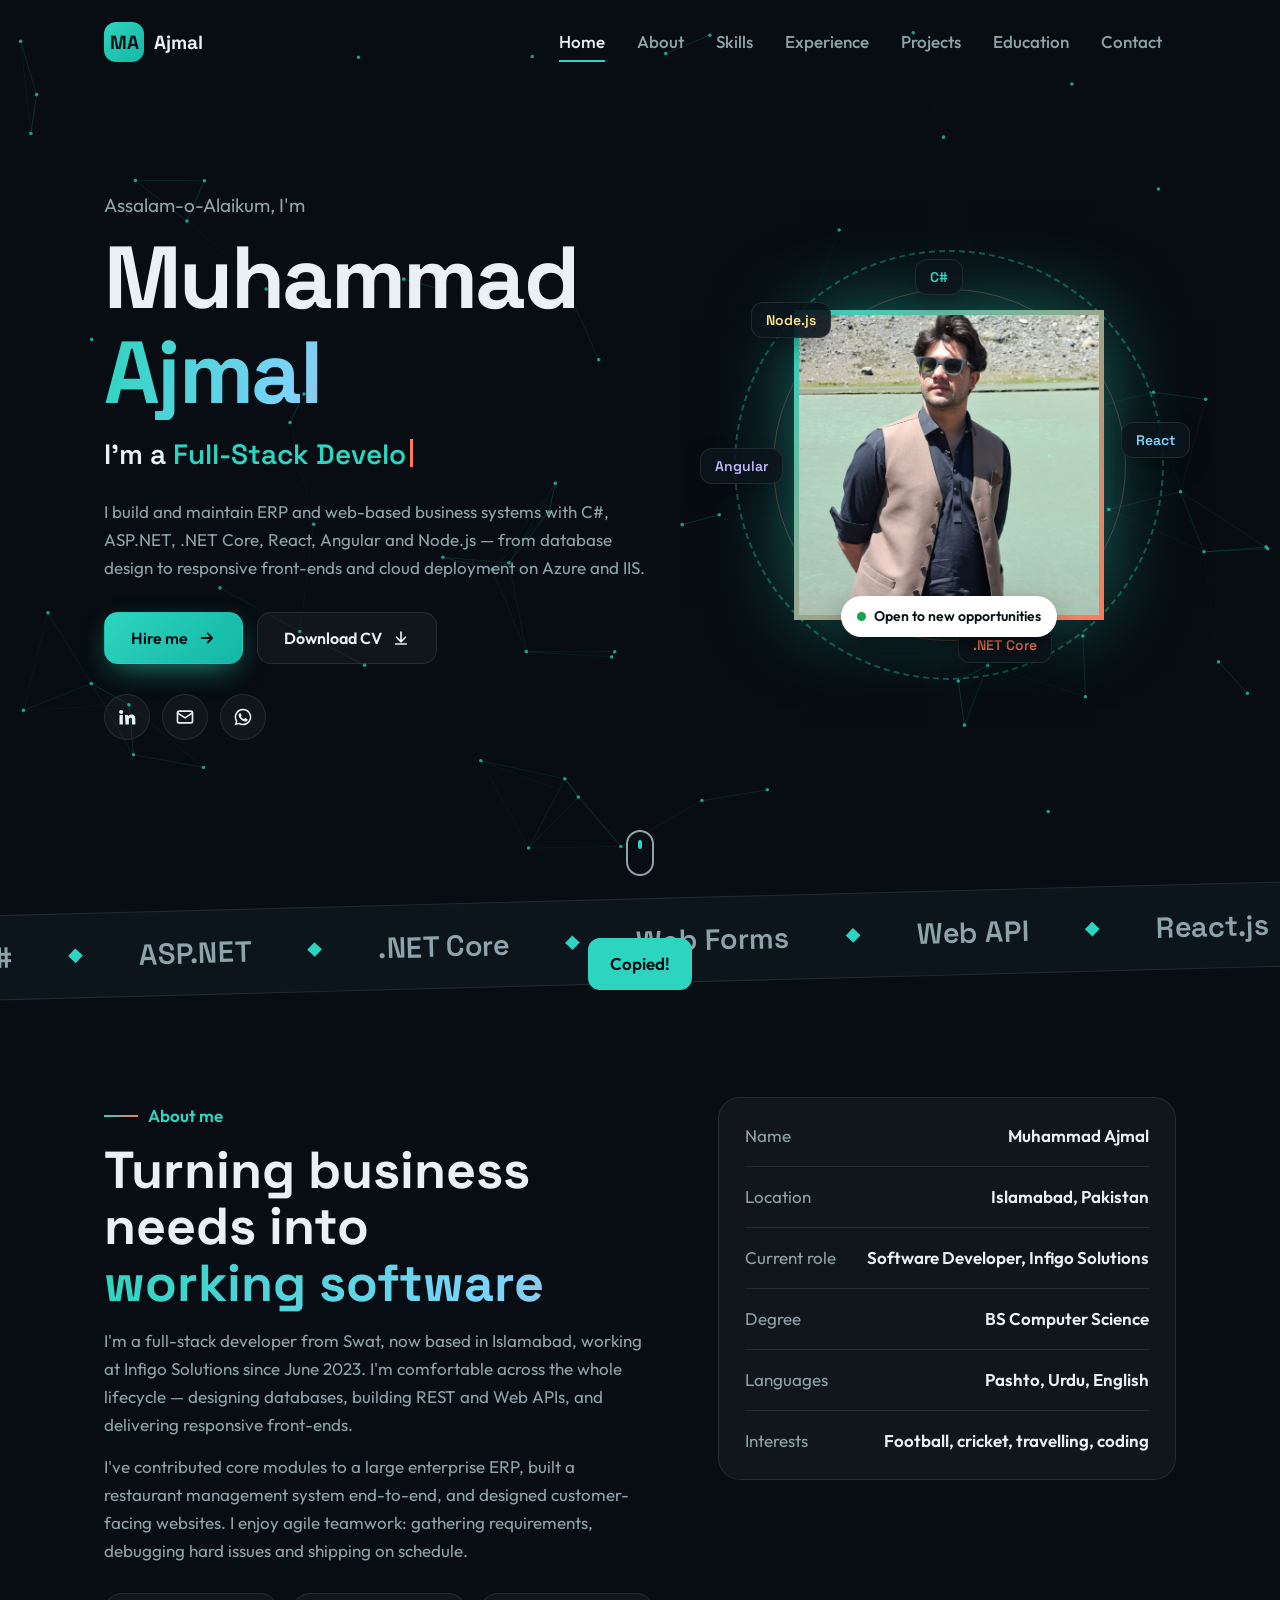
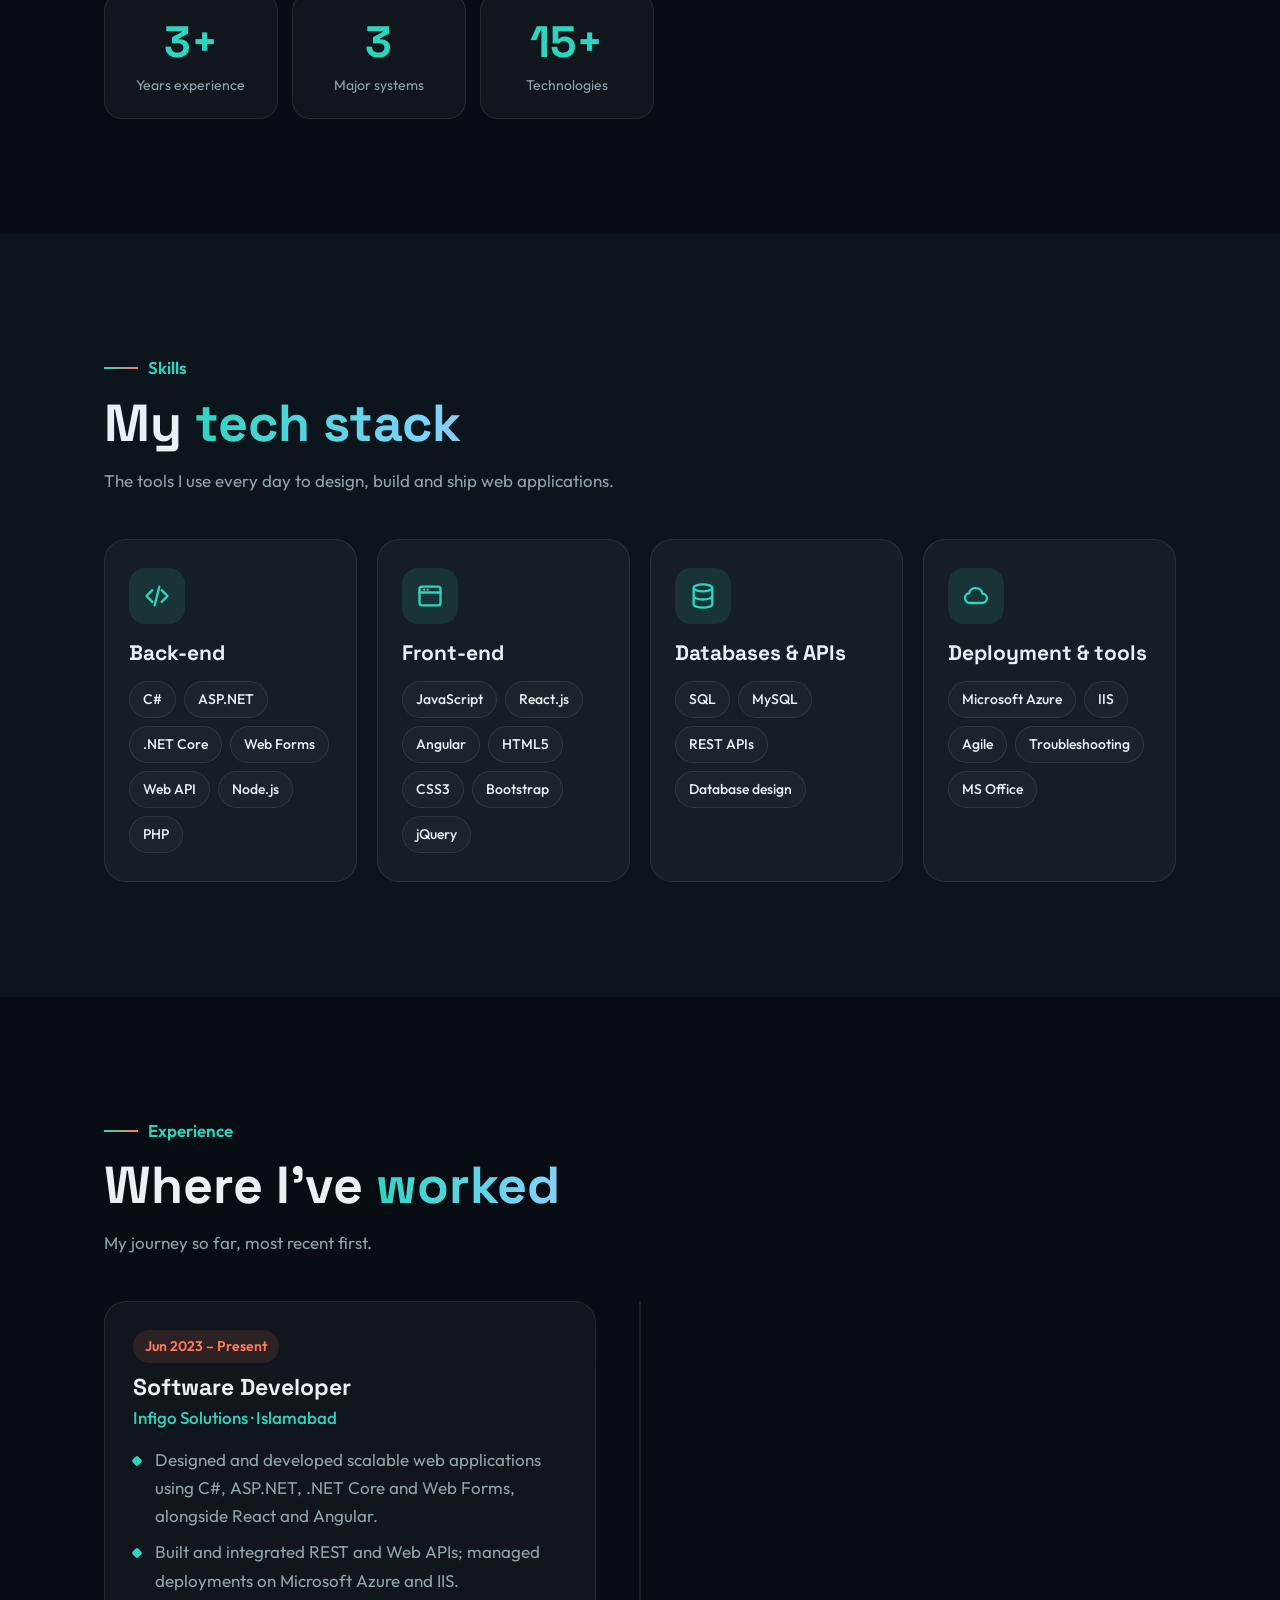
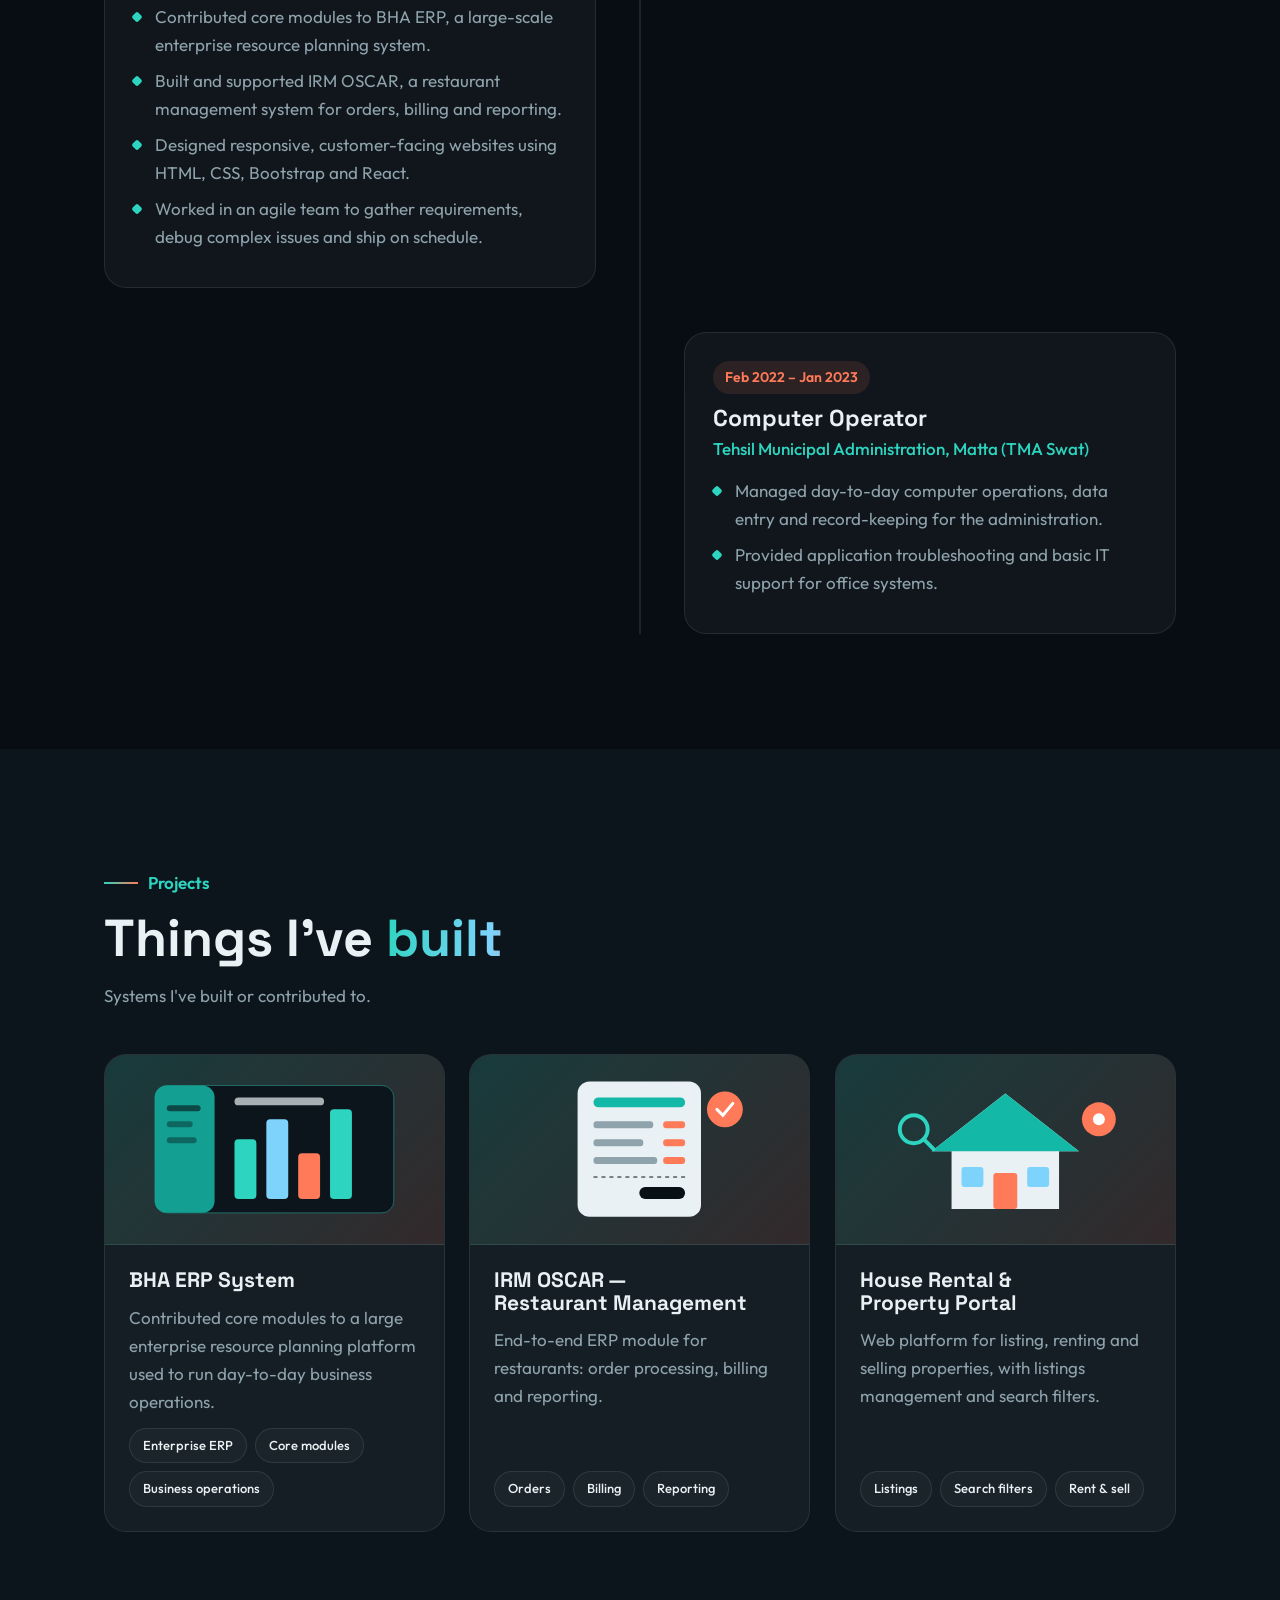
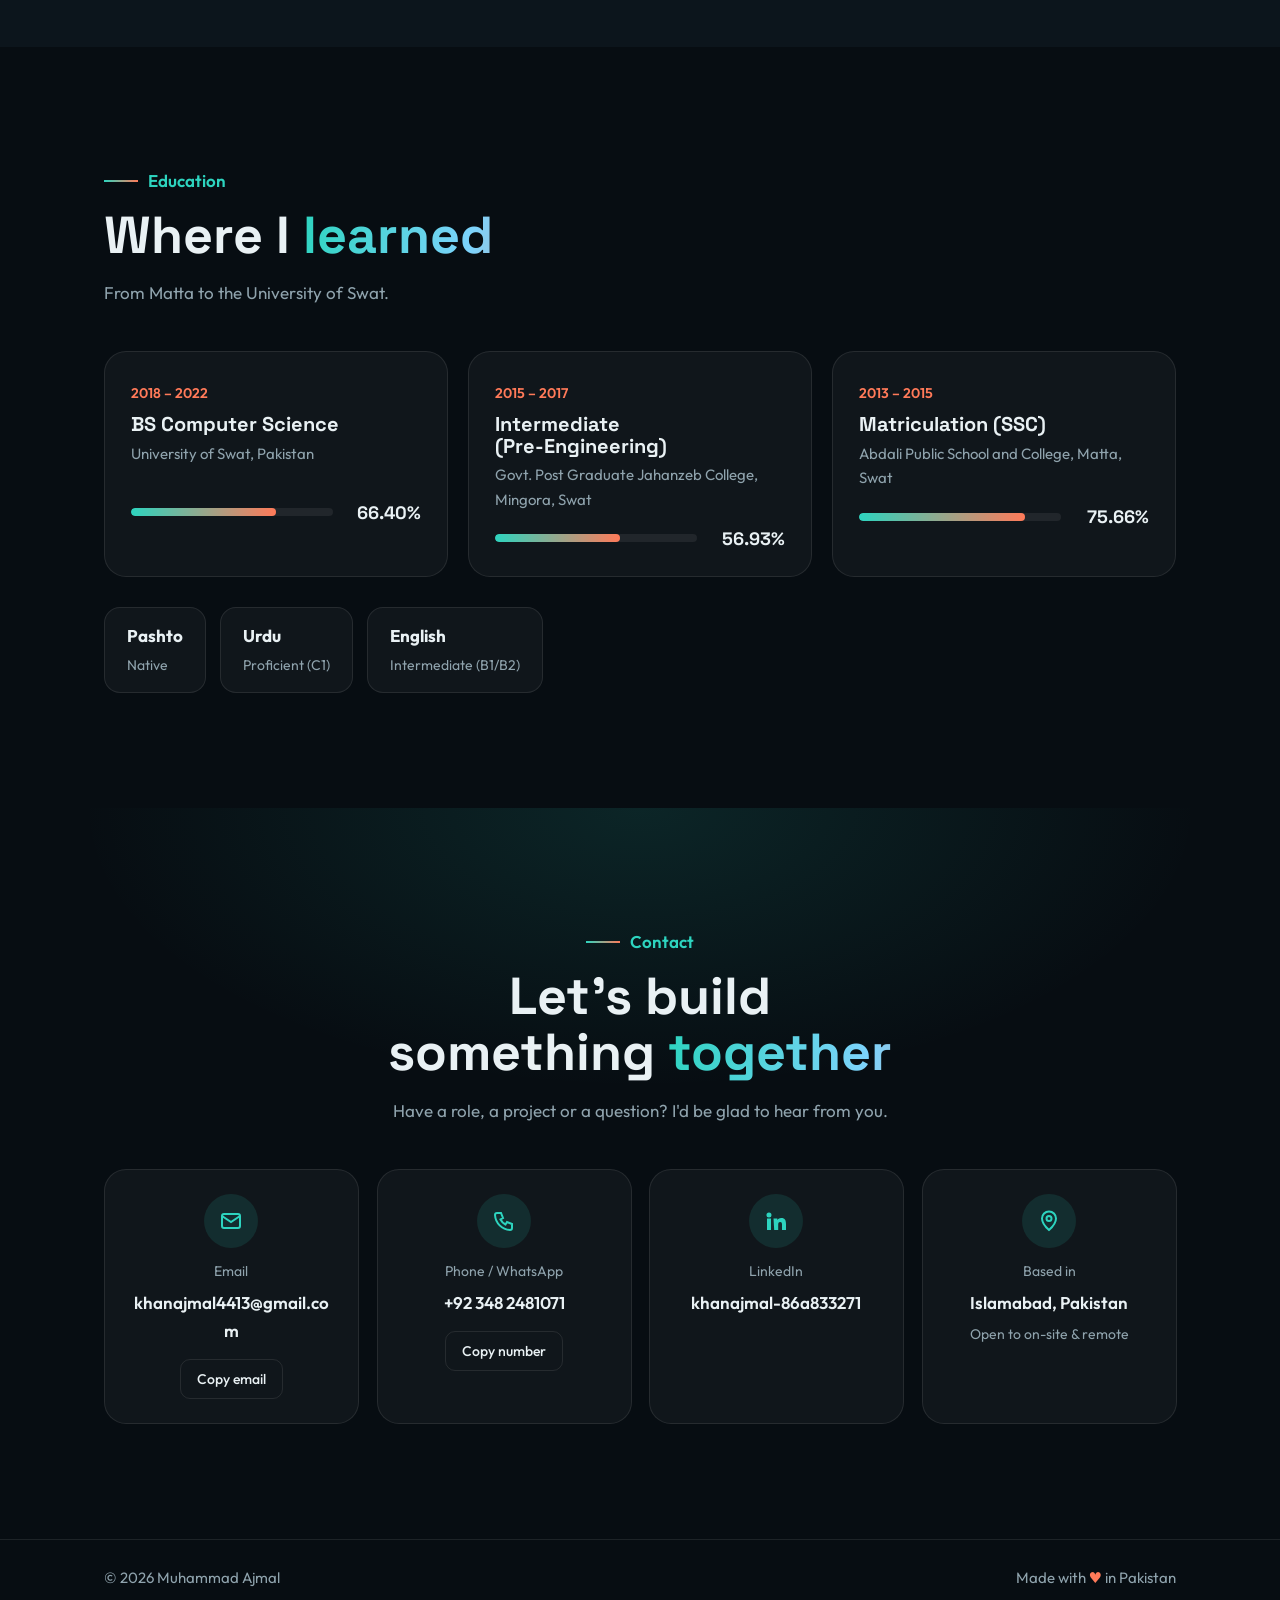
==== commit b956452c: "Add files via upload" ====
--- a/index.html
+++ b/index.html
@@ -7,7 +7,7 @@
 <meta name="description" content="Muhammad Ajmal — Full-Stack Software Developer (.NET & JavaScript) based in Islamabad, Pakistan.">
 <meta property="og:title" content="Muhammad Ajmal — Full-Stack Software Developer">
 <meta property="og:description" content="3+ years building ERP and web systems with C#, ASP.NET, .NET Core, React, Angular and Node.js.">
-<meta property="og:image" content="assets/og.jpg">
+<meta property="og:image" content="og.jpg">
 <link rel="icon" href="data:image/svg+xml,%3Csvg xmlns='http://www.w3.org/2000/svg' viewBox='0 0 64 64'%3E%3Crect width='64' height='64' rx='14' fill='%232dd4bf'/%3E%3Ctext x='32' y='43' font-family='Arial' font-weight='700' font-size='28' fill='%23071014' text-anchor='middle'%3EMA%3C/text%3E%3C/svg%3E">
 <link rel="preconnect" href="https://fonts.googleapis.com">
 <link rel="preconnect" href="https://fonts.gstatic.com" crossorigin>
@@ -271,7 +271,7 @@
    <p class="sum rv" style="--d:.7s">I build and maintain ERP and web-based business systems with C#, ASP.NET, .NET Core, React, Angular and Node.js — from database design to responsive front-ends and cloud deployment on Azure and IIS.</p>
    <div class="btns rv" style="--d:.9s">
     <a class="btn pri" href="#contact">Hire me <svg viewBox="0 0 24 24" fill="none" stroke="currentColor" stroke-width="2.4" stroke-linecap="round"><path d="M5 12h14M13 6l6 6-6 6"/></svg></a>
-    <a class="btn ghost" href="assets/Muhammad_Ajmal_CV.pdf" target="_blank" rel="noopener">Download CV <svg viewBox="0 0 24 24" fill="none" stroke="currentColor" stroke-width="2.2" stroke-linecap="round"><path d="M12 4v12M6 11l6 6 6-6M5 20h14"/></svg></a>
+    <a class="btn ghost" href="Muhammad_Ajmal_CV.pdf" target="_blank" rel="noopener">Download CV <svg viewBox="0 0 24 24" fill="none" stroke="currentColor" stroke-width="2.2" stroke-linecap="round"><path d="M12 4v12M6 11l6 6 6-6M5 20h14"/></svg></a>
    </div>
    <div class="socials rv" style="--d:1.1s">
     <a href="https://www.linkedin.com/in/khanajmal-86a833271" target="_blank" rel="noopener" aria-label="LinkedIn"><svg viewBox="0 0 24 24" fill="currentColor"><path d="M4.98 3.5a2.5 2.5 0 1 1 0 5 2.5 2.5 0 0 1 0-5ZM3 9.5h4V21H3zM9.5 9.5h3.8v1.6h.1c.5-1 1.8-2 3.8-2 4 0 4.8 2.6 4.8 6V21h-4v-5.2c0-1.3 0-2.9-1.8-2.9s-2 1.4-2 2.8V21h-4z"/></svg></a>
@@ -281,7 +281,7 @@
   </div>
   <div class="stage rv z" style="--d:.3s">
    <div class="ring"></div><div class="ring r2"></div>
-   <div class="blob"><img src="assets/profile.jpg" alt="Muhammad Ajmal" width="640" height="800"></div>
+   <div class="blob"><img src="profile.jpg" alt="Muhammad Ajmal" width="640" height="800"></div>
    <div class="orbit"><span class="badge">C#</span><span class="badge">React</span><span class="badge">.NET Core</span><span class="badge">Angular</span><span class="badge">Node.js</span></div>
    <div class="status"><i></i>Open to new opportunities</div>
   </div>
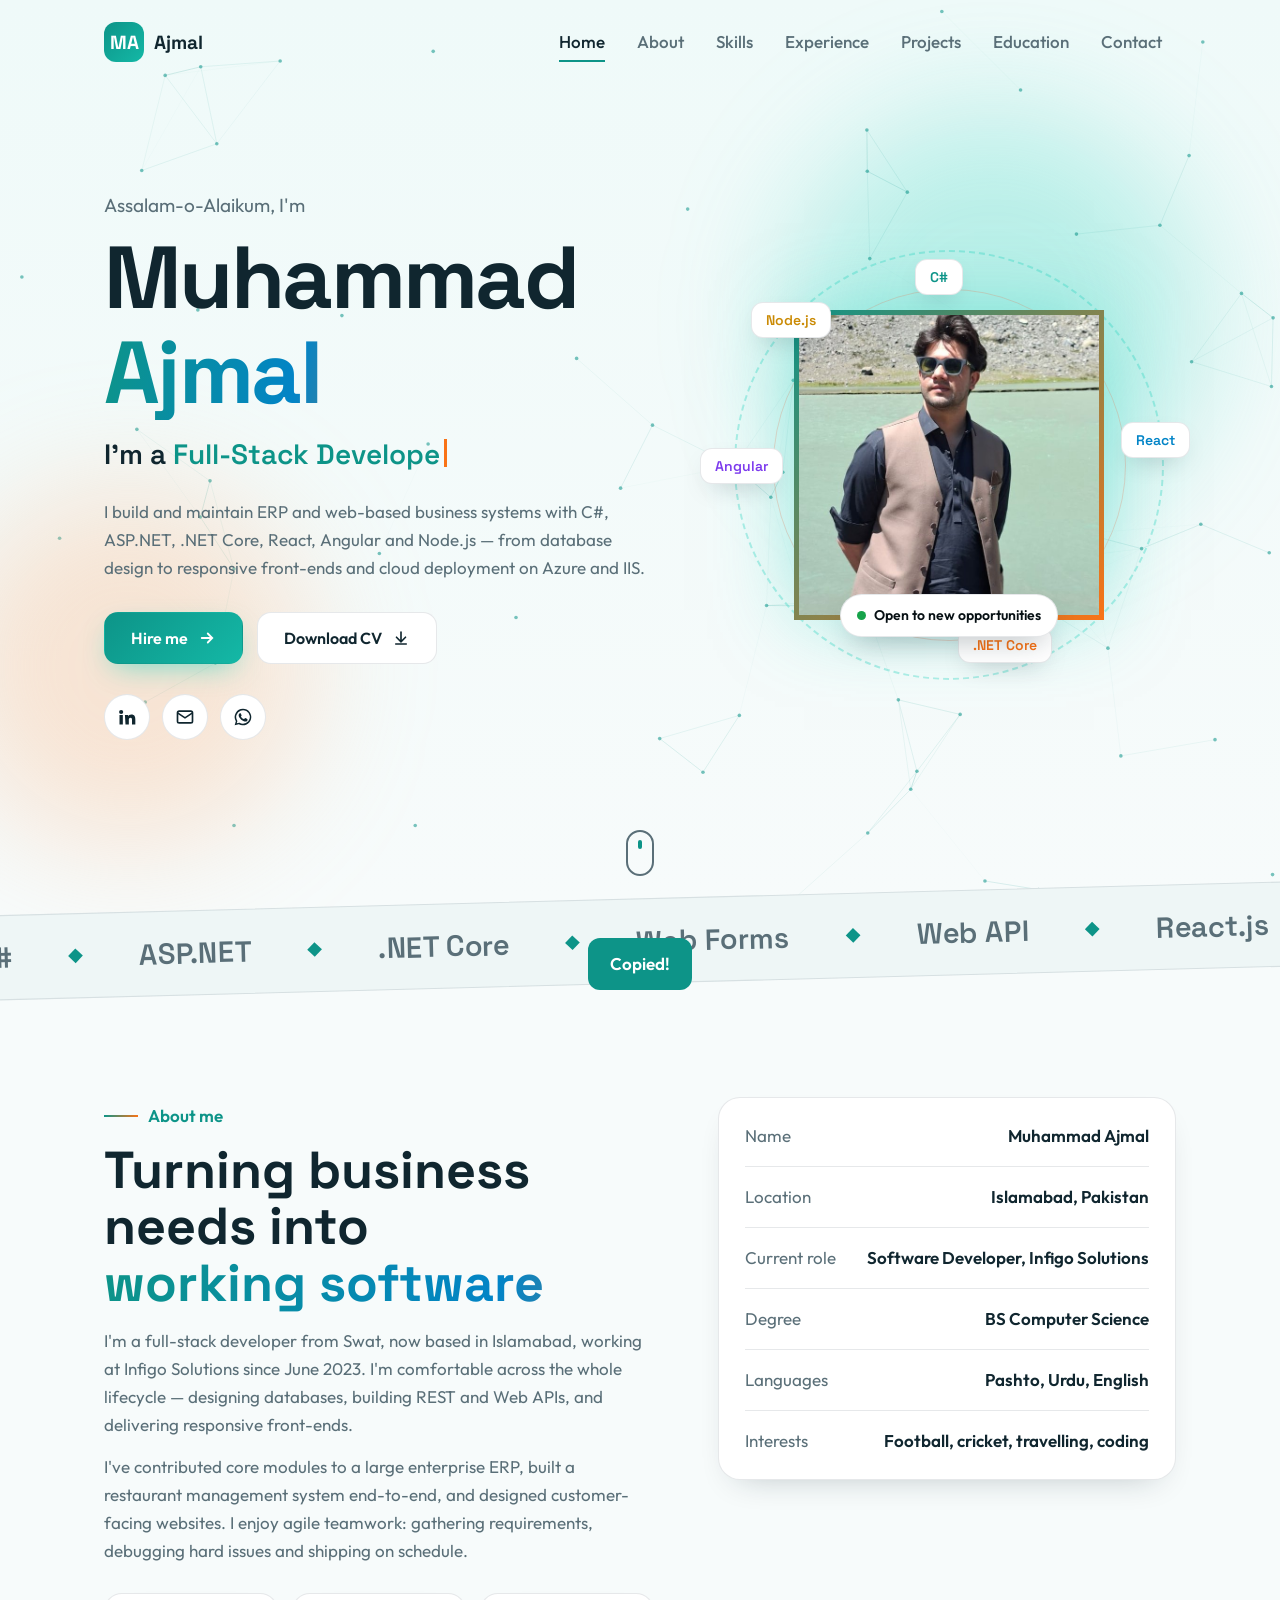
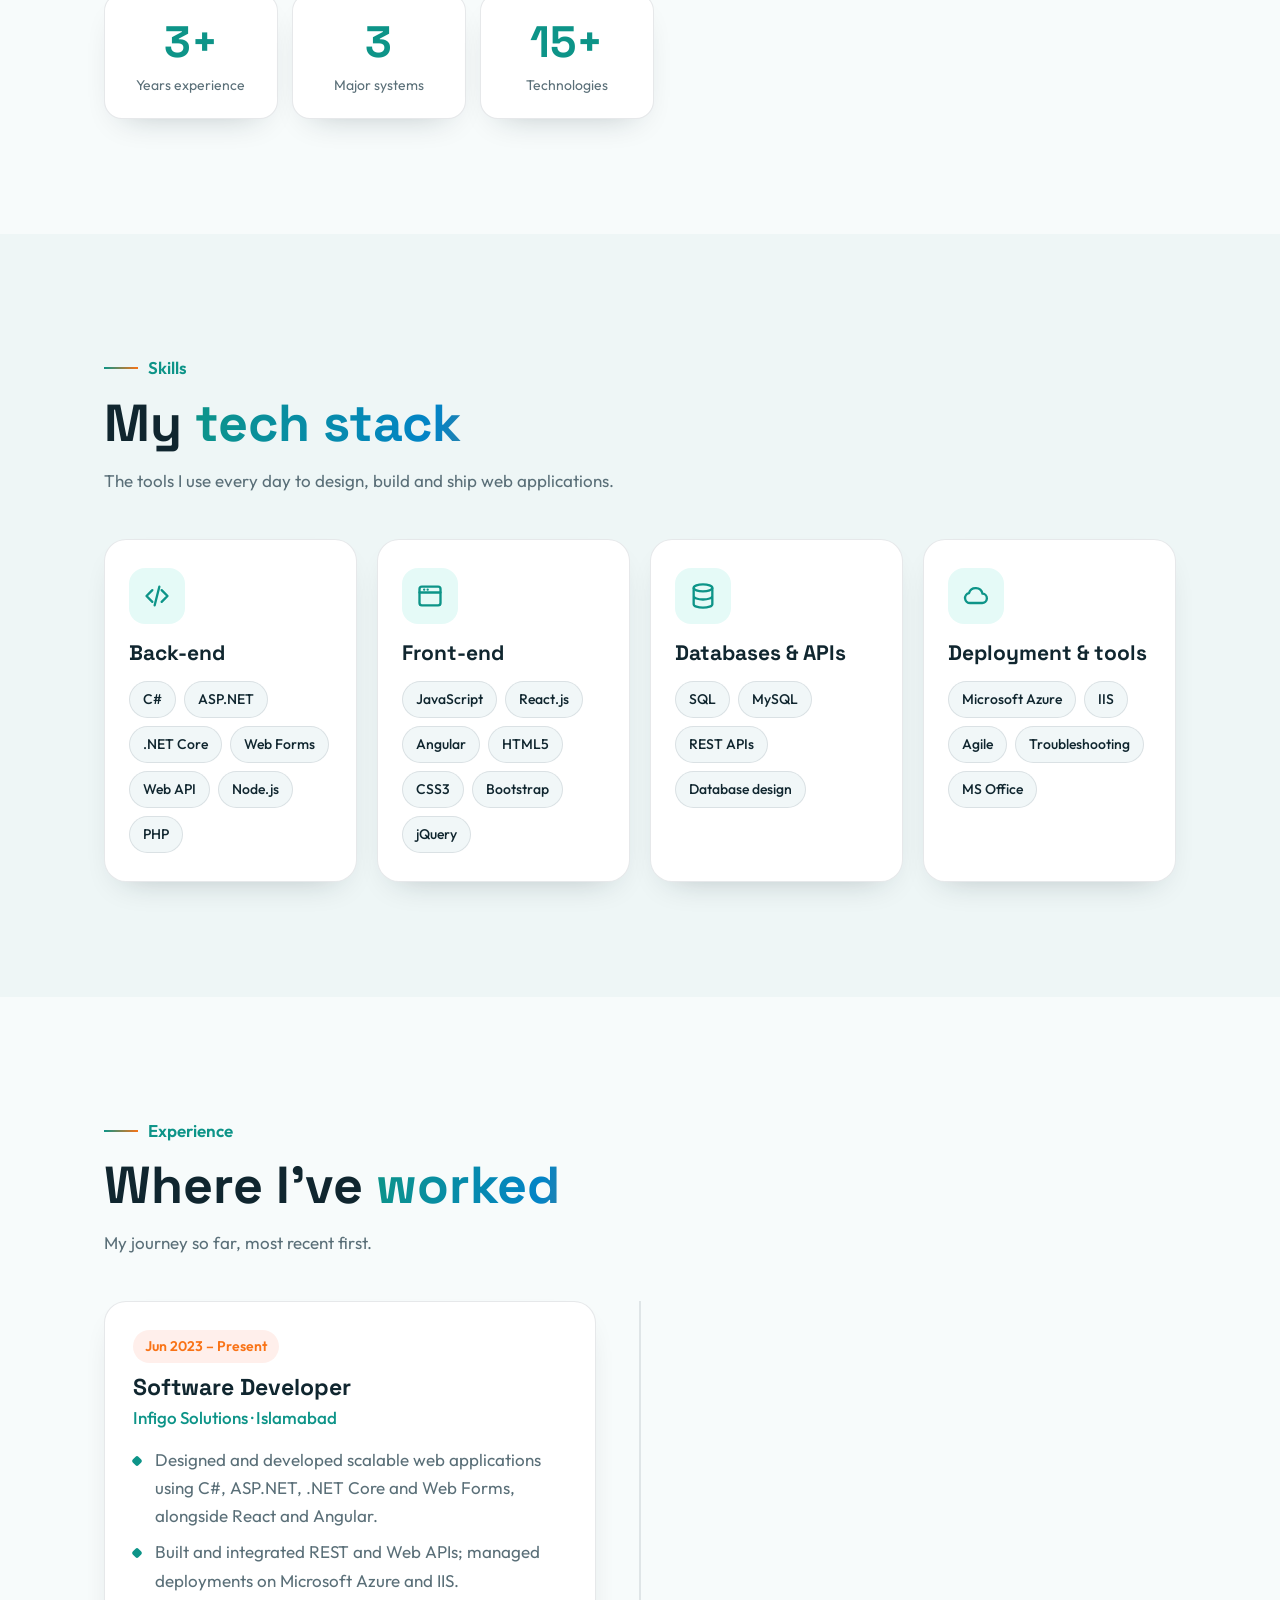
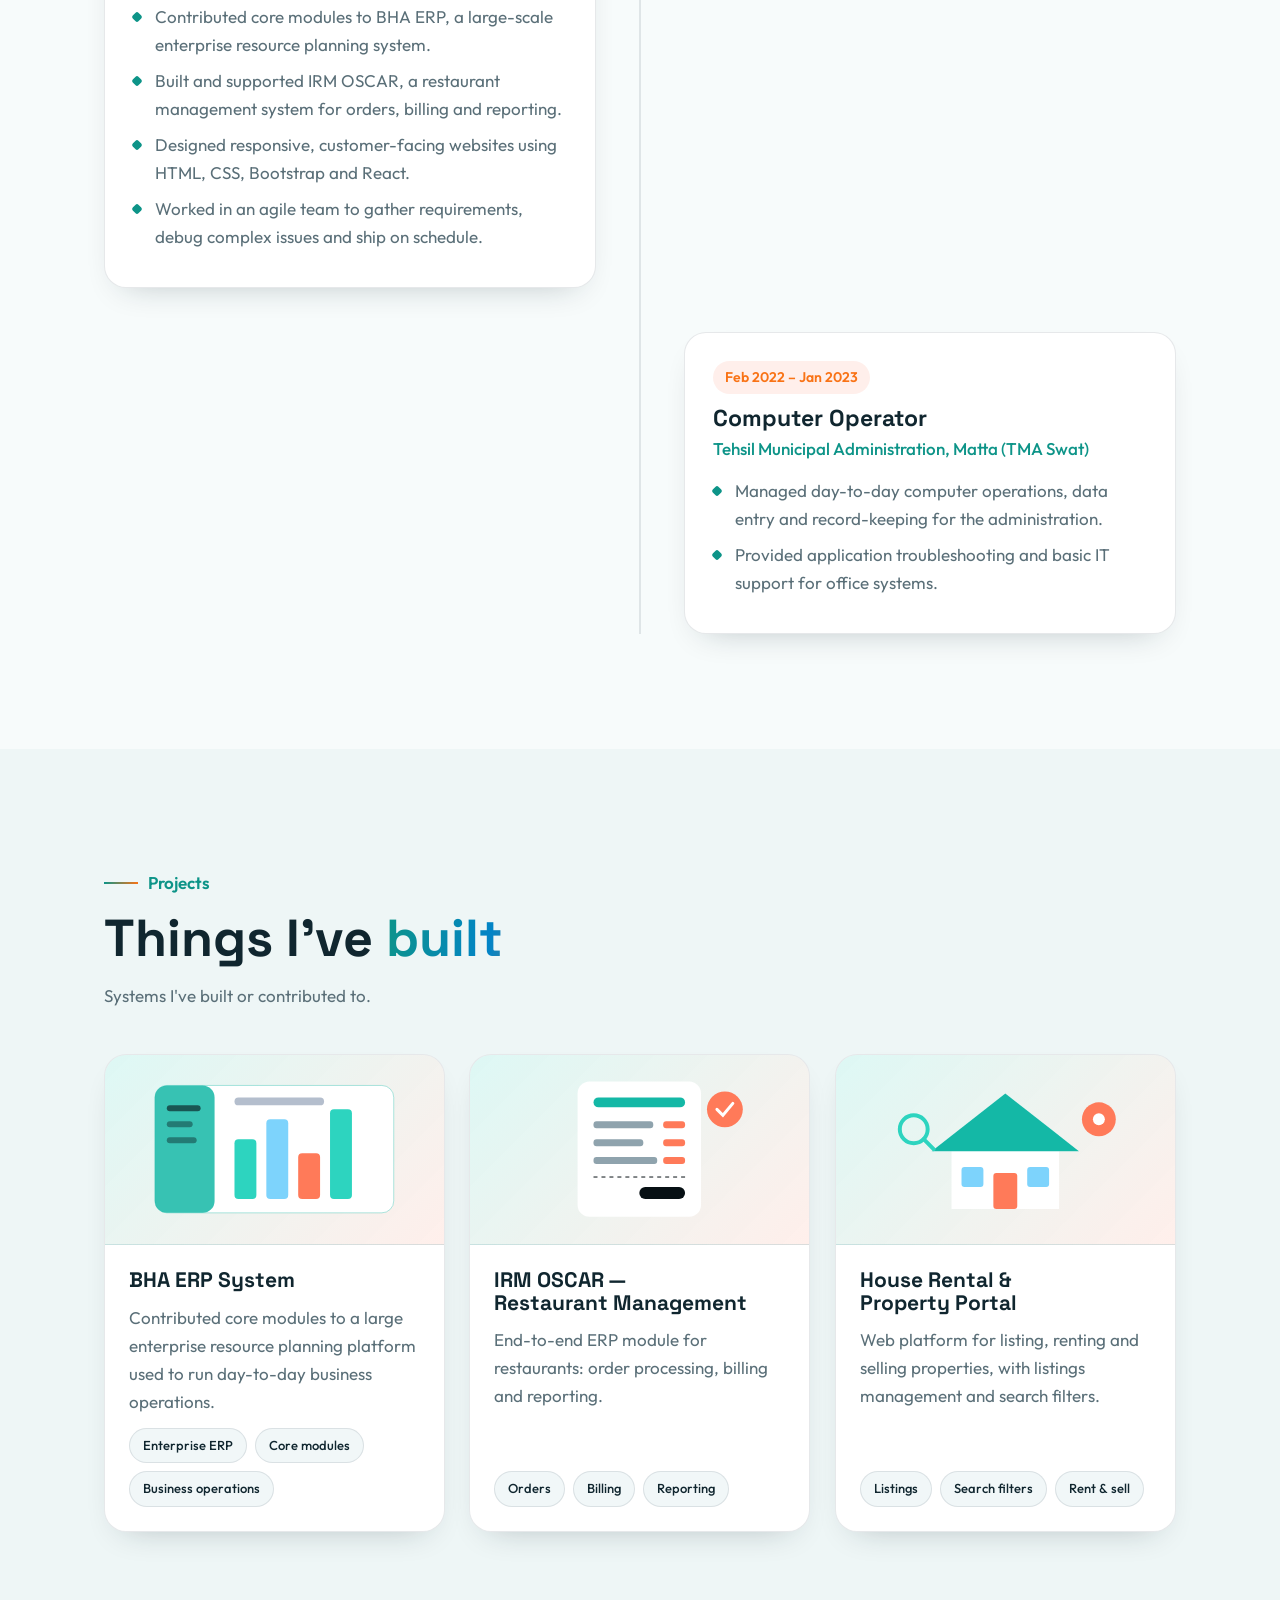
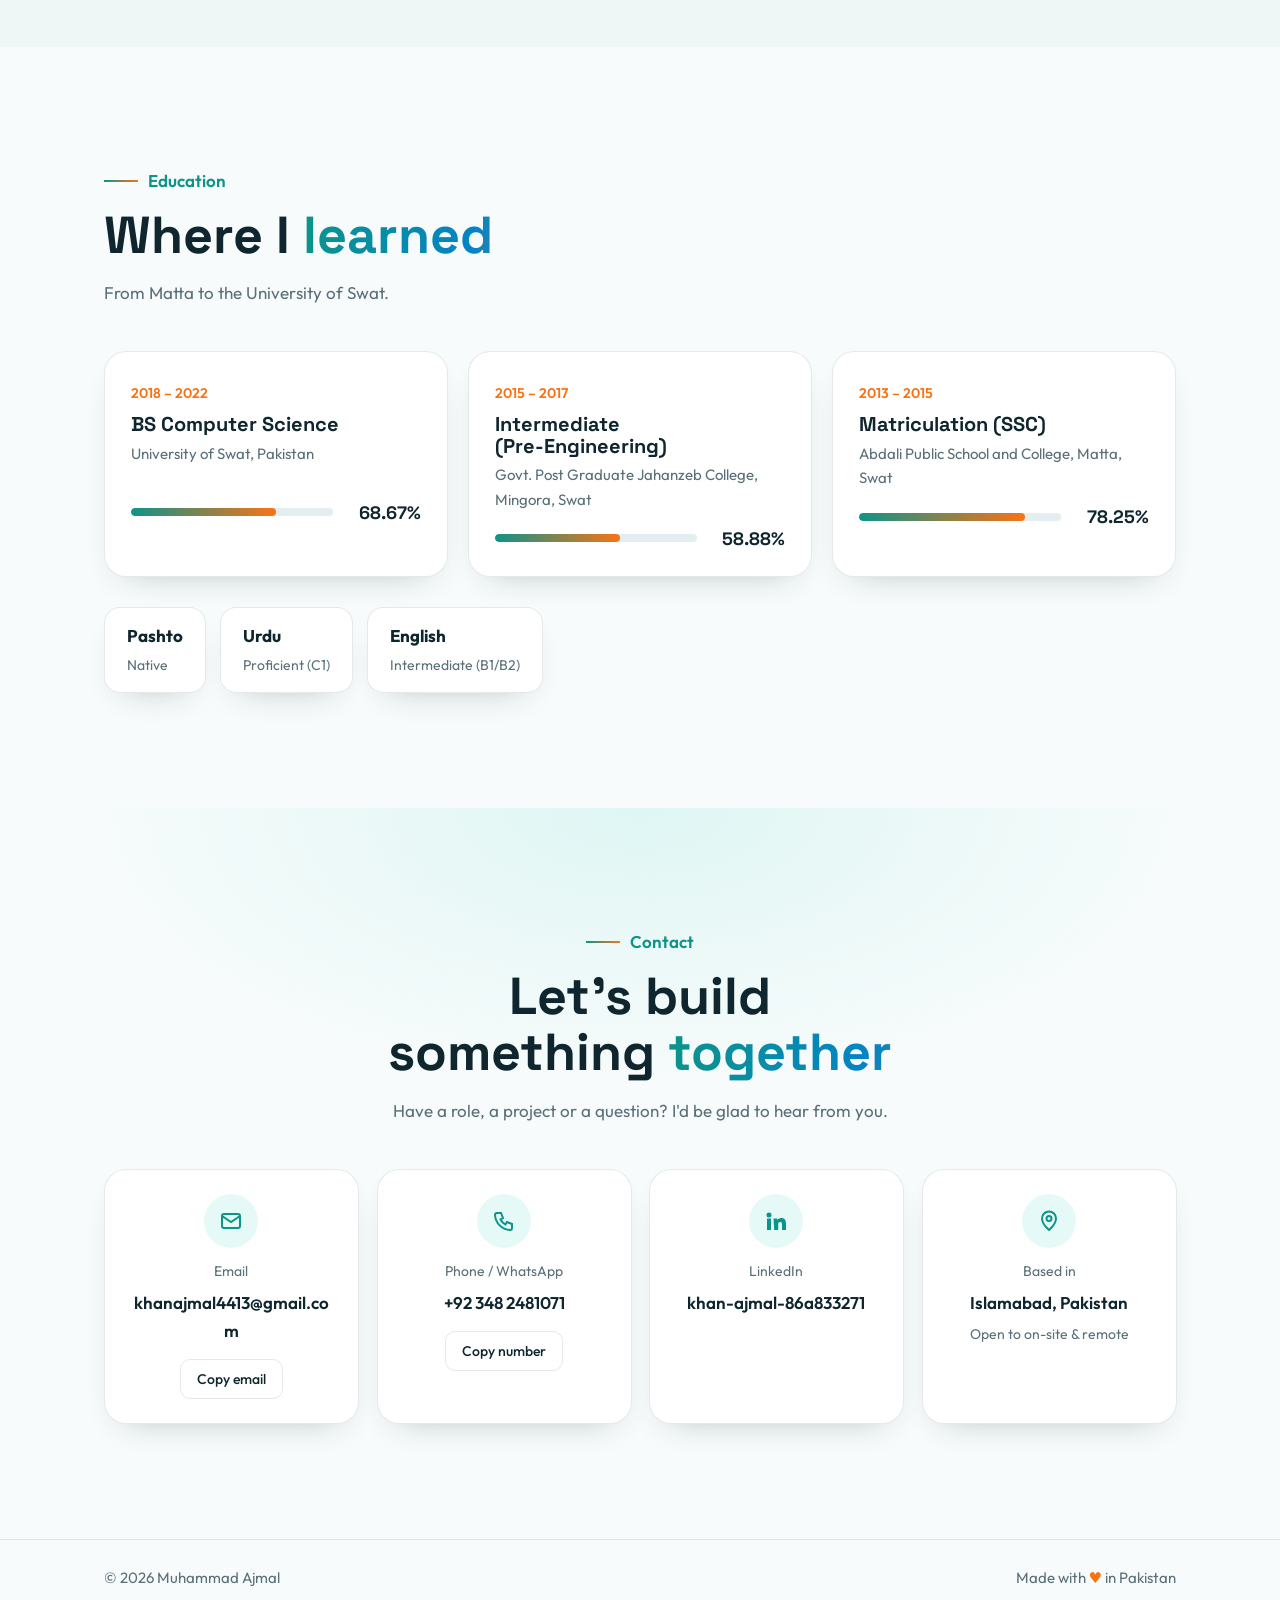
==== commit bd898641: "Add files via upload" ====
--- a/index.html
+++ b/index.html
@@ -8,7 +8,7 @@
 <meta property="og:title" content="Muhammad Ajmal — Full-Stack Software Developer">
 <meta property="og:description" content="3+ years building ERP and web systems with C#, ASP.NET, .NET Core, React, Angular and Node.js.">
 <meta property="og:image" content="og.jpg">
-<link rel="icon" href="data:image/svg+xml,%3Csvg xmlns='http://www.w3.org/2000/svg' viewBox='0 0 64 64'%3E%3Crect width='64' height='64' rx='14' fill='%232dd4bf'/%3E%3Ctext x='32' y='43' font-family='Arial' font-weight='700' font-size='28' fill='%23071014' text-anchor='middle'%3EMA%3C/text%3E%3C/svg%3E">
+<link rel="icon" href="data:image/svg+xml,%3Csvg xmlns='http://www.w3.org/2000/svg' viewBox='0 0 64 64'%3E%3Crect width='64' height='64' rx='14' fill='%230d9488'/%3E%3Ctext x='32' y='43' font-family='Arial' font-weight='700' font-size='28' fill='%23071014' text-anchor='middle'%3EMA%3C/text%3E%3C/svg%3E">
 <link rel="preconnect" href="https://fonts.googleapis.com">
 <link rel="preconnect" href="https://fonts.gstatic.com" crossorigin>
 <link href="https://fonts.googleapis.com/css2?family=Space+Grotesk:wght@500;600;700&family=Outfit:wght@300;400;500;600;700&display=swap" rel="stylesheet">
@@ -18,8 +18,8 @@
    PICTURE: his photo inside a morphing glowing blob with orbiting tech badges over a live particle network.
    COLOUR and TYPE: deep ink ground, electric teal lead, coral spark; Space Grotesk + Outfit.
    LAYOUT: full-screen hero, marquee, then animated sections that reveal as you scroll. */
-:root{color-scheme:dark;--bg:#070d12;--bg2:#0c151c;--card:rgba(255,255,255,.04);--line:rgba(255,255,255,.09);
- --ink:#e9f1f4;--mute:#8fa3ad;--teal:#2dd4bf;--teal2:#14b8a6;--coral:#ff7a59;--glow:0 0 40px rgba(45,212,191,.35)}
+:root{color-scheme:light;--bg:#f7fbfb;--bg2:#eef6f6;--card:#ffffff;--line:rgba(15,37,48,.10);
+ --ink:#10262f;--mute:#5a6f78;--teal:#0d9488;--teal2:#14b8a6;--coral:#f97316;--glow:0 0 30px rgba(20,184,166,.30);--sh:0 14px 34px -20px rgba(15,37,48,.30)}
 *{box-sizing:border-box;min-width:0}
 html{scroll-behavior:smooth;scroll-padding-top:80px}
 body{margin:0;background:var(--bg);color:var(--ink);font:17px/1.65 Outfit,system-ui,sans-serif;overflow-x:clip}
@@ -30,7 +30,7 @@
 .kicker{display:inline-flex;align-items:center;gap:10px;color:var(--teal);font-weight:600;margin-bottom:12px}
 .kicker::before{content:"";width:34px;height:2px;background:linear-gradient(90deg,var(--teal),var(--coral))}
 h2{font-size:clamp(32px,5vw,52px);margin-bottom:16px}
-.grad{background:linear-gradient(100deg,var(--teal),#7dd3fc 45%,var(--coral) 90%);background-size:200% auto;-webkit-background-clip:text;background-clip:text;color:transparent;animation:shine 6s linear infinite}
+.grad{background:linear-gradient(100deg,#0d9488,#0284c7 45%,#f97316 90%);background-size:200% auto;-webkit-background-clip:text;background-clip:text;color:transparent;animation:shine 6s linear infinite}
 @keyframes shine{to{background-position:200% center}}
 .lead{color:var(--mute);max-width:60ch;margin-bottom:44px}
 
@@ -51,10 +51,10 @@
 
 /* nav */
 nav{position:fixed;inset:0 0 auto;z-index:50;transition:background .3s,box-shadow .3s,padding .3s;padding:18px 0}
-nav.solid{background:rgba(7,13,18,.78);backdrop-filter:blur(14px);box-shadow:0 1px 0 var(--line);padding:10px 0}
+nav.solid{background:rgba(255,255,255,.85);backdrop-filter:blur(14px);box-shadow:0 1px 0 var(--line);padding:10px 0}
 nav .wrap{display:flex;align-items:center;gap:20px}
 .logo{display:flex;align-items:center;gap:10px;text-decoration:none;font:700 19px "Space Grotesk",sans-serif}
-.logo b{display:grid;place-items:center;width:40px;height:40px;border-radius:12px;background:linear-gradient(135deg,var(--teal),var(--teal2));color:#071014;transition:transform .4s}
+.logo b{display:grid;place-items:center;width:40px;height:40px;border-radius:12px;background:linear-gradient(135deg,var(--teal),var(--teal2));color:#fff;transition:transform .4s}
 .logo:hover b{transform:rotate(-12deg) scale(1.08)}
 .menu{display:flex;gap:4px;margin-left:auto}
 .menu a{position:relative;padding:10px 14px;text-decoration:none;color:var(--mute);font-weight:500;transition:color .25s}
@@ -66,7 +66,11 @@
 nav.open #burger i:nth-child(1){transform:translateY(6px) rotate(45deg)}nav.open #burger i:nth-child(2){opacity:0}nav.open #burger i:nth-child(3){transform:translateY(-6px) rotate(-45deg)}
 
 /* hero */
-.hero{min-height:100svh;display:flex;align-items:center;padding:110px 0 80px;overflow:hidden}
+.hero{min-height:100svh;display:flex;align-items:center;padding:110px 0 80px;overflow:hidden;background:linear-gradient(180deg,#effaf9,#f7fbfb)}
+.hero::before,.hero::after{content:"";position:absolute;border-radius:50%;filter:blur(60px);z-index:0;animation:drift 14s ease-in-out infinite alternate}
+.hero::before{width:420px;height:420px;right:6%;top:12%;background:rgba(45,212,191,.28)}
+.hero::after{width:360px;height:360px;left:-4%;bottom:6%;background:rgba(253,186,140,.35);animation-delay:-7s}
+@keyframes drift{to{transform:translate(60px,-40px) scale(1.15)}}
 #net{position:absolute;inset:0;width:100%;height:100%;z-index:0}
 .hero .wrap{position:relative;z-index:2;display:grid;grid-template-columns:minmax(0,1.1fr) minmax(0,.9fr);gap:clamp(30px,5vw,70px);align-items:center;width:100%}
 .hello{font-size:19px;color:var(--mute);margin-bottom:8px}
@@ -84,7 +88,7 @@
 .btn:hover{transform:translateY(-3px)}
 .btn::before{content:"";position:absolute;top:0;left:-80%;width:50%;height:100%;background:linear-gradient(100deg,transparent,rgba(255,255,255,.45),transparent);transform:skewX(-20deg);transition:left .6s}
 .btn:hover::before{left:130%}
-.pri{background:linear-gradient(135deg,var(--teal),var(--teal2));color:#061014;box-shadow:0 10px 30px -10px rgba(45,212,191,.7)}
+.pri{background:linear-gradient(135deg,var(--teal),var(--teal2));color:#fff;box-shadow:0 10px 30px -10px rgba(45,212,191,.7)}
 .pri:hover{box-shadow:0 16px 40px -10px rgba(45,212,191,.9)}
 .ghost{border-color:var(--line);background:var(--card);color:var(--ink)}
 .ghost:hover{border-color:var(--coral);color:var(--coral)}
@@ -104,13 +108,13 @@
 @keyframes morph{0%,100%{border-radius:60% 40% 30% 70%/60% 30% 70% 40%}33%{border-radius:30% 60% 70% 40%/50% 60% 30% 60%}66%{border-radius:50% 50% 35% 65%/35% 55% 45% 65%}}
 @keyframes float{50%{transform:translateY(-14px)}}
 .orbit{position:absolute;inset:0;animation:spin 30s linear infinite}
-.badge{position:absolute;padding:8px 14px;border-radius:12px;background:rgba(12,21,28,.9);border:1px solid var(--line);font:600 14px "Space Grotesk",sans-serif;white-space:nowrap;box-shadow:0 10px 30px -12px #000;animation:spin 30s linear infinite reverse}
+.badge{position:absolute;padding:8px 14px;border-radius:12px;background:#fff;border:1px solid var(--line);font:600 14px "Space Grotesk",sans-serif;white-space:nowrap;box-shadow:0 10px 26px -12px rgba(15,37,48,.35);animation:spin 30s linear infinite reverse}
 .badge:nth-child(1){top:2%;left:42%;color:var(--teal)}
-.badge:nth-child(2){top:40%;right:-6%;color:#7dd3fc}
+.badge:nth-child(2){top:40%;right:-6%;color:#0284c7}
 .badge:nth-child(3){bottom:4%;left:52%;color:var(--coral)}
-.badge:nth-child(4){top:46%;left:-8%;color:#c4b5fd}
-.badge:nth-child(5){top:12%;left:4%;color:#fde68a}
-.status{position:absolute;bottom:10%;left:50%;transform:translateX(-50%);display:flex;align-items:center;gap:8px;background:#fff;color:#071014;font-weight:600;font-size:14px;padding:9px 16px;border-radius:999px;white-space:nowrap;z-index:3;box-shadow:0 10px 30px -10px #000}
+.badge:nth-child(4){top:46%;left:-8%;color:#7c3aed}
+.badge:nth-child(5){top:12%;left:4%;color:#ca8a04}
+.status{position:absolute;bottom:10%;left:50%;transform:translateX(-50%);display:flex;align-items:center;gap:8px;background:#fff;color:#071014;font-weight:600;font-size:14px;padding:9px 16px;border-radius:999px;white-space:nowrap;z-index:3;border:1px solid var(--line);box-shadow:0 12px 30px -12px rgba(15,37,48,.4)}
 .status i{width:9px;height:9px;border-radius:50%;background:#16a34a;animation:ping 1.6s infinite}
 @keyframes ping{0%{box-shadow:0 0 0 0 rgba(22,163,74,.6)}100%{box-shadow:0 0 0 12px rgba(22,163,74,0)}}
 .scroll-hint{position:absolute;left:50%;bottom:24px;z-index:2;width:28px;height:46px;border:2px solid var(--mute);border-radius:16px;transform:translateX(-50%)}
@@ -134,16 +138,16 @@
 .about{display:grid;grid-template-columns:minmax(0,1.2fr) minmax(0,1fr);gap:clamp(30px,5vw,70px);align-items:start}
 .about p{color:var(--mute)}
 .counters{display:grid;grid-template-columns:repeat(3,minmax(0,1fr));gap:14px;margin-top:28px}
-.counter{padding:20px 16px;border-radius:18px;background:var(--card);border:1px solid var(--line);text-align:center}
+.counter{padding:20px 16px;border-radius:18px;background:var(--card);border:1px solid var(--line);box-shadow:var(--sh);text-align:center}
 .counter strong{display:block;font:700 clamp(32px,4vw,44px) "Space Grotesk",sans-serif;color:var(--teal)}
 .counter span{font-size:14px;color:var(--mute)}
-.facts{border-radius:22px;background:var(--card);border:1px solid var(--line);padding:8px 26px}
+.facts{border-radius:22px;background:var(--card);border:1px solid var(--line);box-shadow:var(--sh);padding:8px 26px}
 .facts div{display:flex;justify-content:space-between;gap:12px;padding:16px 0;border-bottom:1px solid var(--line);flex-wrap:wrap}
 .facts div:last-child{border:0}.facts span{color:var(--mute)}.facts b{font-weight:600;text-align:right}
 
 /* tilt cards */
 .tilt{transform-style:preserve-3d;transition:transform .2s ease-out,border-color .3s,box-shadow .3s;will-change:transform}
-.glowc{position:relative;overflow:hidden;background:var(--card);border:1px solid var(--line);border-radius:22px}
+.glowc{position:relative;overflow:hidden;background:var(--card);border:1px solid var(--line);border-radius:22px;box-shadow:var(--sh)}
 .glowc::before{content:"";position:absolute;inset:0;background:radial-gradient(400px circle at var(--mx,50%) var(--my,50%),rgba(45,212,191,.16),transparent 45%);opacity:0;transition:opacity .3s;pointer-events:none}
 .glowc:hover::before{opacity:1}.glowc:hover{border-color:rgba(45,212,191,.45)}
 
@@ -156,9 +160,9 @@
 .sk .ic svg{width:28px;height:28px}
 .sk h3{font-size:21px;margin-bottom:16px}
 .chips{display:flex;flex-wrap:wrap;gap:8px}
-.chips span{padding:6px 13px;border-radius:999px;font-size:14px;font-weight:500;border:1px solid var(--line);background:rgba(255,255,255,.03);opacity:0;transform:translateY(12px) scale(.9);transition:opacity .4s,transform .4s,background .25s,color .25s;transition-delay:calc(var(--i)*60ms + .3s)}
+.chips span{padding:6px 13px;border-radius:999px;font-size:14px;font-weight:500;border:1px solid var(--line);background:#f1f7f8;opacity:0;transform:translateY(12px) scale(.9);transition:opacity .4s,transform .4s,background .25s,color .25s;transition-delay:calc(var(--i)*60ms + .3s)}
 .in .chips span{opacity:1;transform:none}
-.chips span:hover{background:var(--teal);color:#061014;transition-delay:0s}
+.chips span:hover{background:var(--teal);color:#fff;transition-delay:0s}
 
 /* timeline */
 .tl{position:relative;display:grid;gap:44px}
@@ -196,7 +200,7 @@
 .ed .yr{font-size:14px;color:var(--coral);font-weight:600}
 .ed h3{font-size:20px;margin:8px 0 6px}.ed p{color:var(--mute);font-size:15px;min-height:3em}
 .meter{display:flex;align-items:center;gap:12px;margin-top:10px}
-.meter .tr{flex:1;height:8px;border-radius:8px;background:rgba(255,255,255,.07);overflow:hidden}
+.meter .tr{flex:1;height:8px;border-radius:8px;background:#e3eef0;overflow:hidden}
 .meter .tr i{display:block;height:100%;width:0;border-radius:inherit;background:linear-gradient(90deg,var(--teal),var(--coral));transition:width 1.6s cubic-bezier(.2,.8,.2,1) .3s}
 .meter b{font:700 18px "Space Grotesk",sans-serif;min-width:4.2em;text-align:right}
 .langs{display:flex;gap:14px;flex-wrap:wrap;margin-top:30px}
@@ -217,13 +221,13 @@
 .cc a:hover{color:var(--teal)}
 .copy{margin-top:8px;min-height:40px;padding:0 16px;border-radius:10px;border:1px solid var(--line);background:transparent;color:var(--ink);font:500 14px Outfit,sans-serif;cursor:pointer;transition:border-color .25s,color .25s}
 .copy:hover{border-color:var(--teal);color:var(--teal)}
-#toast{position:fixed;left:50%;bottom:30px;z-index:70;transform:translate(-50%,120px);background:var(--teal);color:#061014;font-weight:600;padding:12px 22px;border-radius:12px;transition:transform .4s cubic-bezier(.2,.8,.2,1.3)}
+#toast{position:fixed;left:50%;bottom:30px;z-index:70;transform:translate(-50%,120px);background:var(--teal);color:#fff;font-weight:600;padding:12px 22px;border-radius:12px;transition:transform .4s cubic-bezier(.2,.8,.2,1.3)}
 #toast.show{transform:translate(-50%,0)}
 footer{border-top:1px solid var(--line);padding:26px 0;color:var(--mute);font-size:15px}
 footer .wrap{display:flex;justify-content:space-between;gap:12px;flex-wrap:wrap}
 footer .heart{color:var(--coral);display:inline-block;animation:beat 1.2s infinite}
 @keyframes beat{15%,45%{transform:scale(1.25)}30%{transform:scale(1)}}
-#top{position:fixed;right:22px;bottom:22px;z-index:40;width:50px;height:50px;border-radius:14px;border:0;cursor:pointer;background:linear-gradient(135deg,var(--teal),var(--teal2));color:#061014;box-shadow:var(--glow);opacity:0;transform:translateY(20px) scale(.8);transition:opacity .3s,transform .3s;pointer-events:none}
+#top{position:fixed;right:22px;bottom:22px;z-index:40;width:50px;height:50px;border-radius:14px;border:0;cursor:pointer;background:linear-gradient(135deg,var(--teal),var(--teal2));color:#fff;box-shadow:var(--glow);opacity:0;transform:translateY(20px) scale(.8);transition:opacity .3s,transform .3s;pointer-events:none}
 #top.show{opacity:1;transform:none;pointer-events:auto}
 #top:hover{transform:translateY(-4px)}
 #top svg{width:22px;height:22px}
@@ -237,7 +241,7 @@
 }
 @media(max-width:760px){
  #burger{display:block}
- .menu{position:fixed;inset:68px 14px auto;flex-direction:column;padding:12px;border-radius:18px;background:rgba(12,21,28,.97);border:1px solid var(--line);transform:translateY(-20px);opacity:0;pointer-events:none;transition:opacity .3s,transform .3s}
+ .menu{position:fixed;inset:68px 14px auto;flex-direction:column;padding:12px;border-radius:18px;background:rgba(255,255,255,.98);border:1px solid var(--line);box-shadow:var(--sh);transform:translateY(-20px);opacity:0;pointer-events:none;transition:opacity .3s,transform .3s}
  nav.open .menu{opacity:1;transform:none;pointer-events:auto}
  .menu a{padding:14px}
  .counters{grid-template-columns:1fr 1fr 1fr;gap:8px}.counter{padding:14px 6px}
@@ -274,7 +278,7 @@
     <a class="btn ghost" href="Muhammad_Ajmal_CV.pdf" target="_blank" rel="noopener">Download CV <svg viewBox="0 0 24 24" fill="none" stroke="currentColor" stroke-width="2.2" stroke-linecap="round"><path d="M12 4v12M6 11l6 6 6-6M5 20h14"/></svg></a>
    </div>
    <div class="socials rv" style="--d:1.1s">
-    <a href="https://www.linkedin.com/in/khanajmal-86a833271" target="_blank" rel="noopener" aria-label="LinkedIn"><svg viewBox="0 0 24 24" fill="currentColor"><path d="M4.98 3.5a2.5 2.5 0 1 1 0 5 2.5 2.5 0 0 1 0-5ZM3 9.5h4V21H3zM9.5 9.5h3.8v1.6h.1c.5-1 1.8-2 3.8-2 4 0 4.8 2.6 4.8 6V21h-4v-5.2c0-1.3 0-2.9-1.8-2.9s-2 1.4-2 2.8V21h-4z"/></svg></a>
+    <a href="https://www.linkedin.com/in/khan-ajmal-86a833271" target="_blank" rel="noopener" aria-label="LinkedIn"><svg viewBox="0 0 24 24" fill="currentColor"><path d="M4.98 3.5a2.5 2.5 0 1 1 0 5 2.5 2.5 0 0 1 0-5ZM3 9.5h4V21H3zM9.5 9.5h3.8v1.6h.1c.5-1 1.8-2 3.8-2 4 0 4.8 2.6 4.8 6V21h-4v-5.2c0-1.3 0-2.9-1.8-2.9s-2 1.4-2 2.8V21h-4z"/></svg></a>
     <a href="mailto:khanajmal4413@gmail.com" aria-label="Email"><svg viewBox="0 0 24 24" fill="none" stroke="currentColor" stroke-width="2"><rect x="3" y="5" width="18" height="14" rx="2"/><path d="m3 7 9 6 9-6"/></svg></a>
     <a href="https://wa.me/923482481071" target="_blank" rel="noopener" aria-label="WhatsApp"><svg viewBox="0 0 24 24" fill="currentColor"><path d="M12 2a10 10 0 0 0-8.6 15.1L2 22l5-1.3A10 10 0 1 0 12 2Zm0 18.2a8.2 8.2 0 0 1-4.2-1.2l-.3-.2-3 .8.8-2.9-.2-.3A8.2 8.2 0 1 1 12 20.2Zm4.5-6.1c-.2-.1-1.5-.7-1.7-.8s-.4-.1-.6.1-.7.8-.8 1-.3.2-.5.1a6.7 6.7 0 0 1-3.3-2.9c-.3-.4.2-.4.7-1.4.1-.2 0-.3 0-.4l-.8-1.8c-.2-.5-.4-.4-.6-.4h-.5a1 1 0 0 0-.7.3 3 3 0 0 0-.9 2.2 5.2 5.2 0 0 0 1.1 2.7 11.8 11.8 0 0 0 4.5 4c1.7.7 2.3.8 3.2.6.5-.1 1.5-.6 1.7-1.2s.2-1.1.2-1.2-.2-.2-.4-.3Z"/></svg></a>
    </div>
@@ -393,7 +397,7 @@
   <div class="cgrid">
    <div class="cc glowc tilt rv" style="--d:.1s"><div class="ic"><svg viewBox="0 0 24 24" fill="none" stroke="currentColor" stroke-width="2"><rect x="3" y="5" width="18" height="14" rx="2"/><path d="m3 7 9 6 9-6"/></svg></div><span>Email</span><a href="mailto:khanajmal4413@gmail.com">khanajmal4413@gmail.com</a><button class="copy" data-copy="khanajmal4413@gmail.com">Copy email</button></div>
    <div class="cc glowc tilt rv" style="--d:.2s"><div class="ic"><svg viewBox="0 0 24 24" fill="none" stroke="currentColor" stroke-width="2"><path d="M5 4h4l2 5-2.5 1.5a11 11 0 0 0 5 5L15 13l5 2v4a2 2 0 0 1-2 2A16 16 0 0 1 3 6a2 2 0 0 1 2-2"/></svg></div><span>Phone / WhatsApp</span><a href="tel:+923482481071">+92 348 2481071</a><button class="copy" data-copy="+92 348 2481071">Copy number</button></div>
-   <div class="cc glowc tilt rv" style="--d:.3s"><div class="ic"><svg viewBox="0 0 24 24" fill="currentColor"><path d="M4.98 3.5a2.5 2.5 0 1 1 0 5 2.5 2.5 0 0 1 0-5ZM3 9.5h4V21H3zM9.5 9.5h3.8v1.6h.1c.5-1 1.8-2 3.8-2 4 0 4.8 2.6 4.8 6V21h-4v-5.2c0-1.3 0-2.9-1.8-2.9s-2 1.4-2 2.8V21h-4z"/></svg></div><span>LinkedIn</span><a href="https://www.linkedin.com/in/khanajmal-86a833271" target="_blank" rel="noopener">khanajmal-86a833271</a></div>
+   <div class="cc glowc tilt rv" style="--d:.3s"><div class="ic"><svg viewBox="0 0 24 24" fill="currentColor"><path d="M4.98 3.5a2.5 2.5 0 1 1 0 5 2.5 2.5 0 0 1 0-5ZM3 9.5h4V21H3zM9.5 9.5h3.8v1.6h.1c.5-1 1.8-2 3.8-2 4 0 4.8 2.6 4.8 6V21h-4v-5.2c0-1.3 0-2.9-1.8-2.9s-2 1.4-2 2.8V21h-4z"/></svg></div><span>LinkedIn</span><a href="https://www.linkedin.com/in/khan-ajmal-86a833271" target="_blank" rel="noopener">khan-ajmal-86a833271</a></div>
    <div class="cc glowc tilt rv" style="--d:.4s"><div class="ic"><svg viewBox="0 0 24 24" fill="none" stroke="currentColor" stroke-width="2"><path d="M12 21s-7-6.2-7-11.5a7 7 0 0 1 14 0C19 14.8 12 21 12 21Z"/><circle cx="12" cy="9.5" r="2.5"/></svg></div><span>Based in</span><b>Islamabad, Pakistan</b><span>Open to on-site &amp; remote</span></div>
   </div>
  </div>
@@ -446,9 +450,9 @@
 
 /* projects */
 const art={
- erp:'<svg viewBox="0 0 300 160"><rect x="30" y="16" width="240" height="128" rx="12" fill="#0c151c" stroke="#2dd4bf" stroke-opacity=".4"/><rect x="30" y="16" width="60" height="128" rx="12" fill="#14b8a6" opacity=".85"/><rect x="42" y="36" width="34" height="6" rx="3" fill="#061014" opacity=".6"/><rect x="42" y="52" width="26" height="6" rx="3" fill="#061014" opacity=".4"/><rect x="42" y="68" width="30" height="6" rx="3" fill="#061014" opacity=".4"/><g fill="#2dd4bf"><rect class="bar" x="110" y="70" width="22" height="60" rx="4"/><rect class="bar" x="142" y="50" width="22" height="80" rx="4" fill="#7dd3fc"/><rect class="bar" x="174" y="84" width="22" height="46" rx="4" fill="#ff7a59"/><rect class="bar" x="206" y="40" width="22" height="90" rx="4"/></g><rect x="110" y="28" width="90" height="8" rx="4" fill="#e9f1f4" opacity=".7"/></svg>',
- food:'<svg viewBox="0 0 300 160"><rect x="88" y="12" width="124" height="136" rx="12" fill="#e9f1f4"/><rect x="104" y="28" width="92" height="10" rx="5" fill="#14b8a6"/><g fill="#8fa3ad"><rect x="104" y="52" width="60" height="7" rx="3"/><rect x="104" y="70" width="50" height="7" rx="3"/><rect x="104" y="88" width="64" height="7" rx="3"/></g><g fill="#ff7a59"><rect x="174" y="52" width="22" height="7" rx="3"/><rect x="174" y="70" width="22" height="7" rx="3"/><rect x="174" y="88" width="22" height="7" rx="3"/></g><path d="M104 108h92" stroke="#071014" stroke-dasharray="4 4"/><rect x="150" y="118" width="46" height="12" rx="6" fill="#071014"/><circle class="pulse" cx="236" cy="40" r="18" fill="#ff7a59"/><path d="M228 40l6 6 10-12" stroke="#fff" stroke-width="3" fill="none" stroke-linecap="round"/></svg>',
- home:'<svg viewBox="0 0 300 160"><path d="M150 24 76 82h20v58h108V82h20Z" fill="#e9f1f4"/><path d="M150 24 76 82h148Z" fill="#14b8a6"/><rect x="138" y="104" width="24" height="36" rx="3" fill="#ff7a59"/><rect x="106" y="98" width="22" height="20" rx="3" fill="#7dd3fc"/><rect x="172" y="98" width="22" height="20" rx="3" fill="#7dd3fc"/><g class="pulse"><circle cx="244" cy="50" r="17" fill="#ff7a59"/><circle cx="244" cy="50" r="6" fill="#fff"/></g><circle cx="58" cy="60" r="14" fill="none" stroke="#2dd4bf" stroke-width="4"/><path d="m68 70 10 10" stroke="#2dd4bf" stroke-width="4" stroke-linecap="round"/></svg>'};
+ erp:'<svg viewBox="0 0 300 160"><rect x="30" y="16" width="240" height="128" rx="12" fill="#ffffff" stroke="#14b8a6" stroke-opacity=".35"/><rect x="30" y="16" width="60" height="128" rx="12" fill="#14b8a6" opacity=".85"/><rect x="42" y="36" width="34" height="6" rx="3" fill="#061014" opacity=".6"/><rect x="42" y="52" width="26" height="6" rx="3" fill="#061014" opacity=".4"/><rect x="42" y="68" width="30" height="6" rx="3" fill="#061014" opacity=".4"/><g fill="#2dd4bf"><rect class="bar" x="110" y="70" width="22" height="60" rx="4"/><rect class="bar" x="142" y="50" width="22" height="80" rx="4" fill="#7dd3fc"/><rect class="bar" x="174" y="84" width="22" height="46" rx="4" fill="#ff7a59"/><rect class="bar" x="206" y="40" width="22" height="90" rx="4"/></g><rect x="110" y="28" width="90" height="8" rx="4" fill="#94a3b8" opacity=".7"/></svg>',
+ food:'<svg viewBox="0 0 300 160"><rect x="88" y="12" width="124" height="136" rx="12" fill="#ffffff"/><rect x="104" y="28" width="92" height="10" rx="5" fill="#14b8a6"/><g fill="#8fa3ad"><rect x="104" y="52" width="60" height="7" rx="3"/><rect x="104" y="70" width="50" height="7" rx="3"/><rect x="104" y="88" width="64" height="7" rx="3"/></g><g fill="#ff7a59"><rect x="174" y="52" width="22" height="7" rx="3"/><rect x="174" y="70" width="22" height="7" rx="3"/><rect x="174" y="88" width="22" height="7" rx="3"/></g><path d="M104 108h92" stroke="#071014" stroke-dasharray="4 4"/><rect x="150" y="118" width="46" height="12" rx="6" fill="#071014"/><circle class="pulse" cx="236" cy="40" r="18" fill="#ff7a59"/><path d="M228 40l6 6 10-12" stroke="#fff" stroke-width="3" fill="none" stroke-linecap="round"/></svg>',
+ home:'<svg viewBox="0 0 300 160"><path d="M150 24 76 82h20v58h108V82h20Z" fill="#ffffff"/><path d="M150 24 76 82h148Z" fill="#14b8a6"/><rect x="138" y="104" width="24" height="36" rx="3" fill="#ff7a59"/><rect x="106" y="98" width="22" height="20" rx="3" fill="#7dd3fc"/><rect x="172" y="98" width="22" height="20" rx="3" fill="#7dd3fc"/><g class="pulse"><circle cx="244" cy="50" r="17" fill="#ff7a59"/><circle cx="244" cy="50" r="6" fill="#fff"/></g><circle cx="58" cy="60" r="14" fill="none" stroke="#2dd4bf" stroke-width="4"/><path d="m68 70 10 10" stroke="#2dd4bf" stroke-width="4" stroke-linecap="round"/></svg>'};
 const projects=[['BHA ERP System','erp','Contributed core modules to a large enterprise resource planning platform used to run day-to-day business operations.',['Enterprise ERP','Core modules','Business operations']],['IRM OSCAR — Restaurant Management','food','End-to-end ERP module for restaurants: order processing, billing and reporting.',['Orders','Billing','Reporting']],['House Rental & Property Portal','home','Web platform for listing, renting and selling properties, with listings management and search filters.',['Listings','Search filters','Rent & sell']]];
 $('#projectList').innerHTML=projects.map(([t,a,d,c],k)=>`<article class="pj glowc tilt rv" style="--d:${k*.15}s"><div class="art">${art[a]}</div><div class="body"><h3>${t}</h3><p>${d}</p><div class="chips">${c.map((x,j)=>`<span style="--i:${j}">${x}</span>`).join('')}</div></div></article>`).join('');
 
@@ -506,9 +510,9 @@
 const draw=()=>{cx.clearRect(0,0,W,H);
  for(const p of pts){p.x+=p.vx;p.y+=p.vy;if(p.x<0||p.x>W)p.vx*=-1;if(p.y<0||p.y>H)p.vy*=-1;
   const dx=p.x-mouse.x,dy=p.y-mouse.y,dm=Math.hypot(dx,dy);if(dm<120){p.x+=dx/dm*1.2;p.y+=dy/dm*1.2}
-  cx.fillStyle='rgba(45,212,191,.7)';cx.beginPath();cx.arc(p.x,p.y,1.8,0,7);cx.fill()}
+  cx.fillStyle='rgba(13,148,136,.55)';cx.beginPath();cx.arc(p.x,p.y,1.8,0,7);cx.fill()}
  for(let i=0;i<pts.length;i++)for(let j=i+1;j<pts.length;j++){const a=pts[i],b=pts[j],d=Math.hypot(a.x-b.x,a.y-b.y);
-  if(d<130){cx.strokeStyle=`rgba(45,212,191,${(1-d/130)*.25})`;cx.lineWidth=1;cx.beginPath();cx.moveTo(a.x,a.y);cx.lineTo(b.x,b.y);cx.stroke()}}
+  if(d<130){cx.strokeStyle=`rgba(13,148,136,${(1-d/130)*.22})`;cx.lineWidth=1;cx.beginPath();cx.moveTo(a.x,a.y);cx.lineTo(b.x,b.y);cx.stroke()}}
  if(!calm)requestAnimationFrame(draw)};
 requestAnimationFrame(draw);
 }
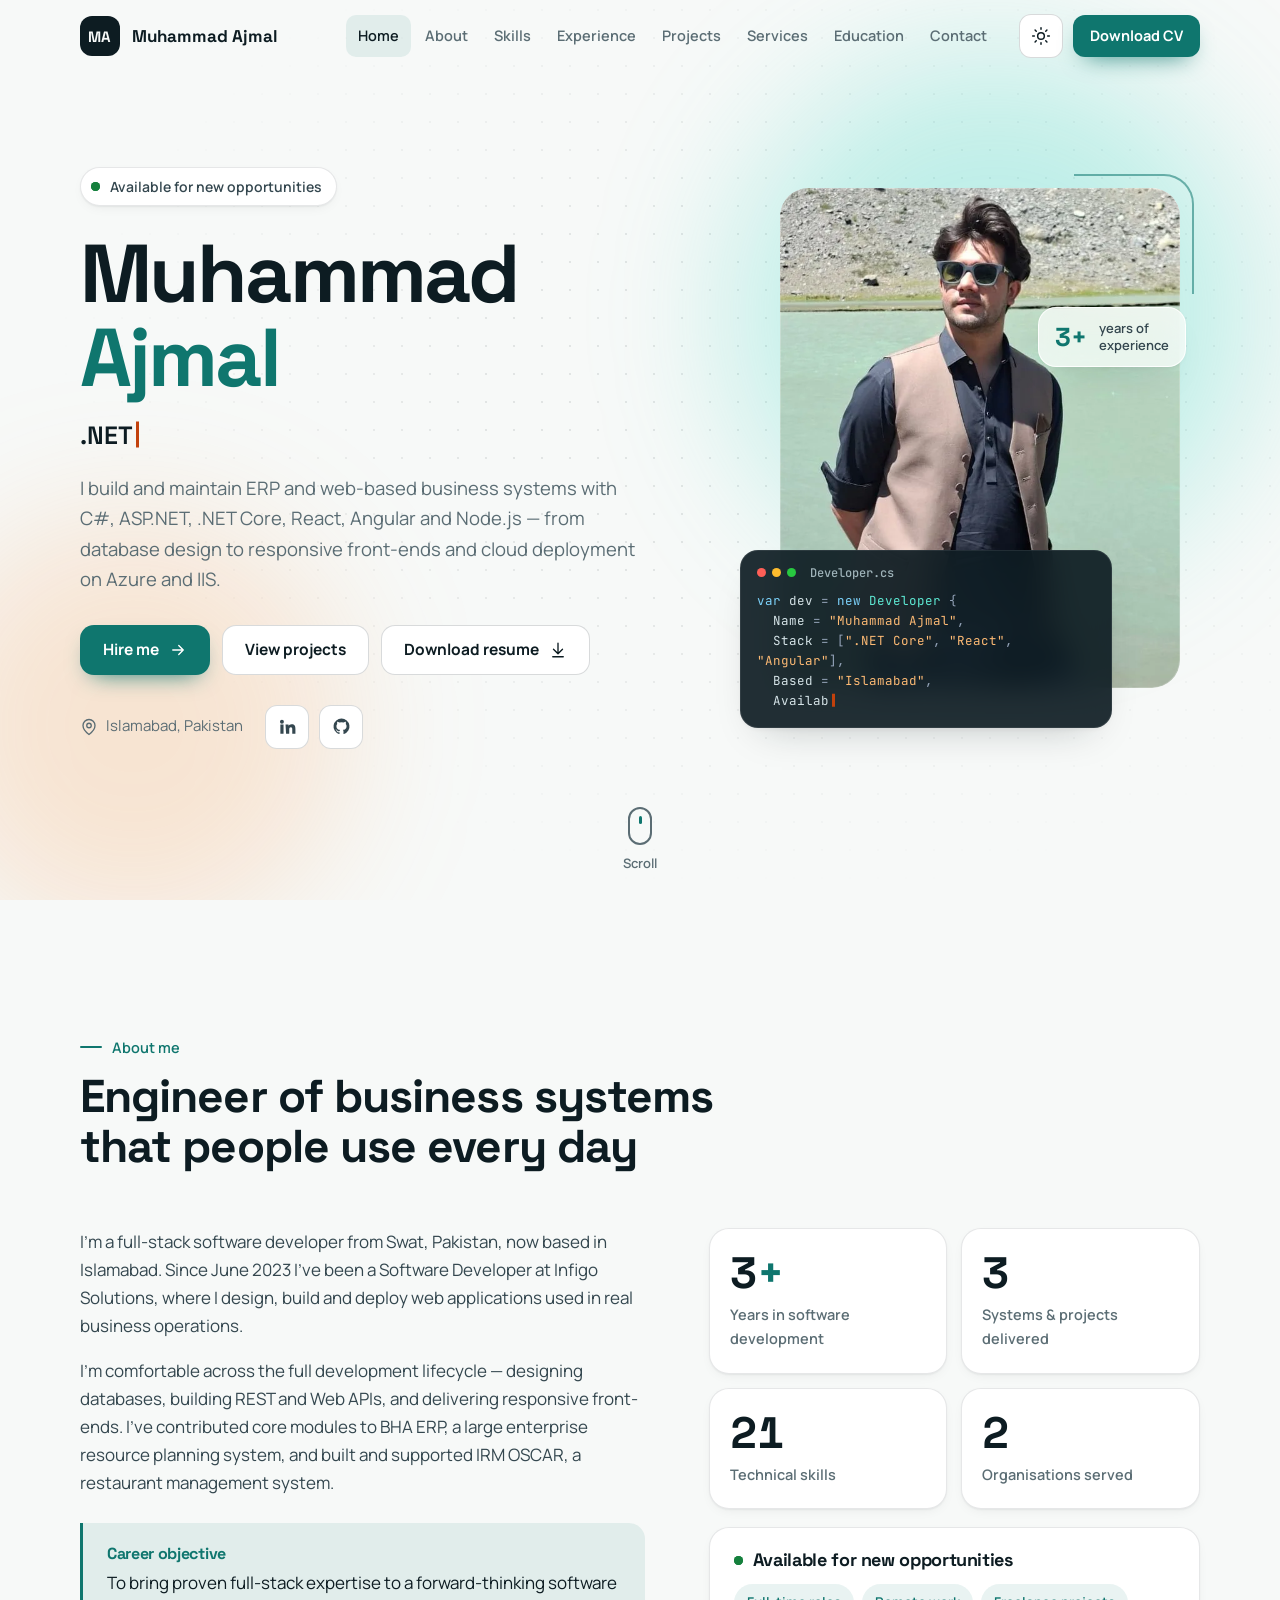
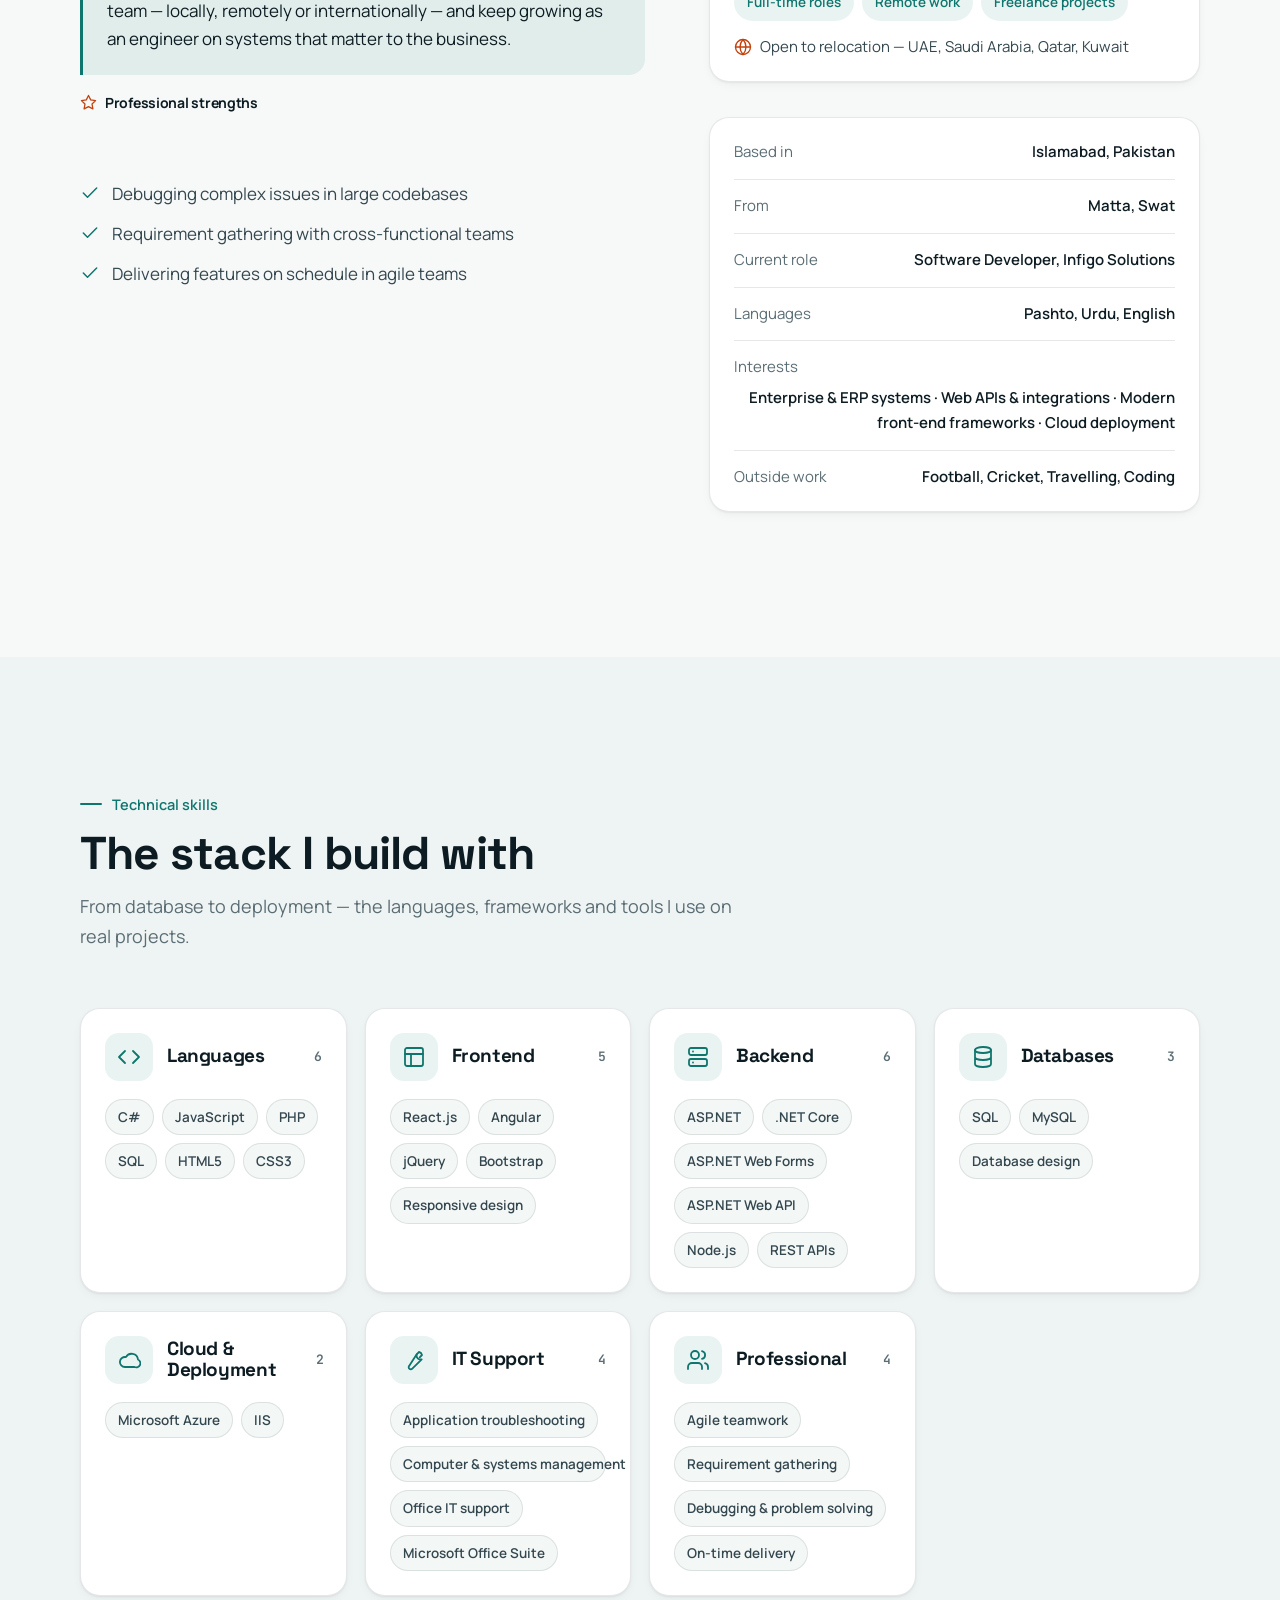
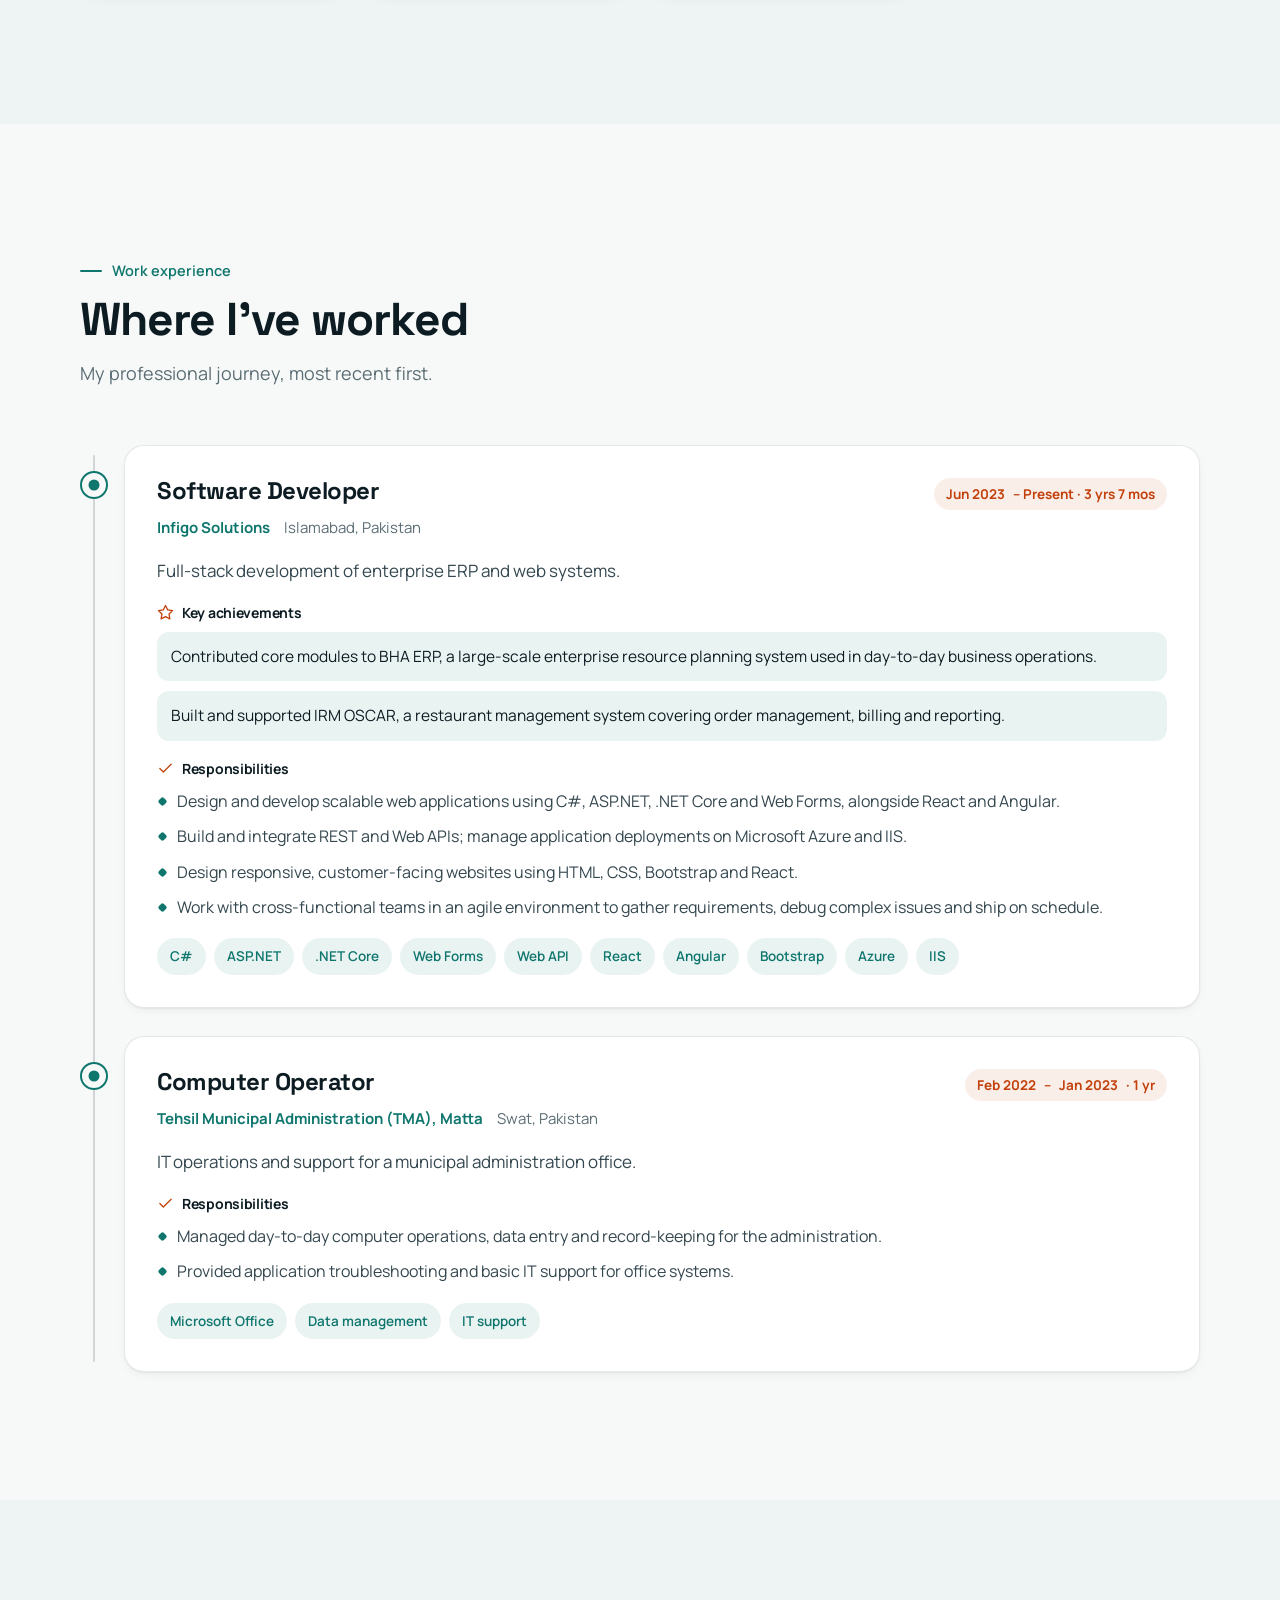
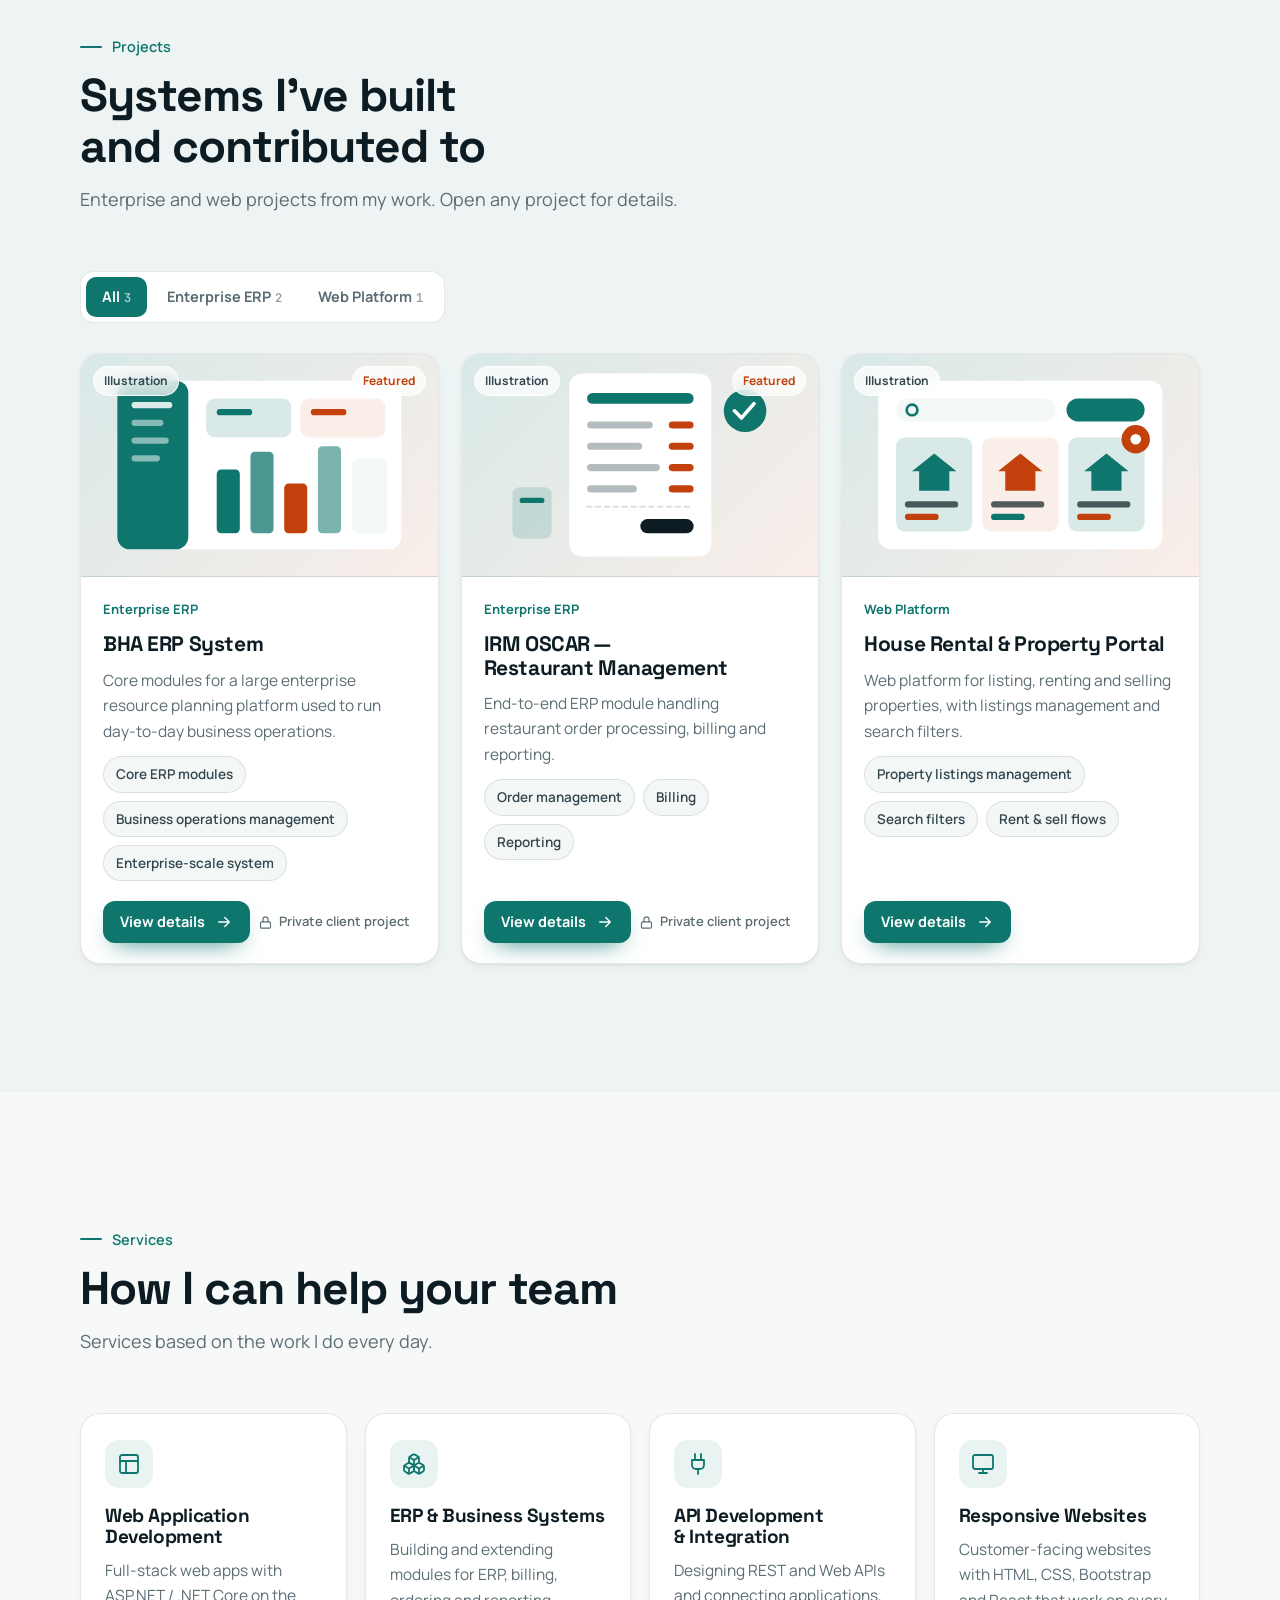
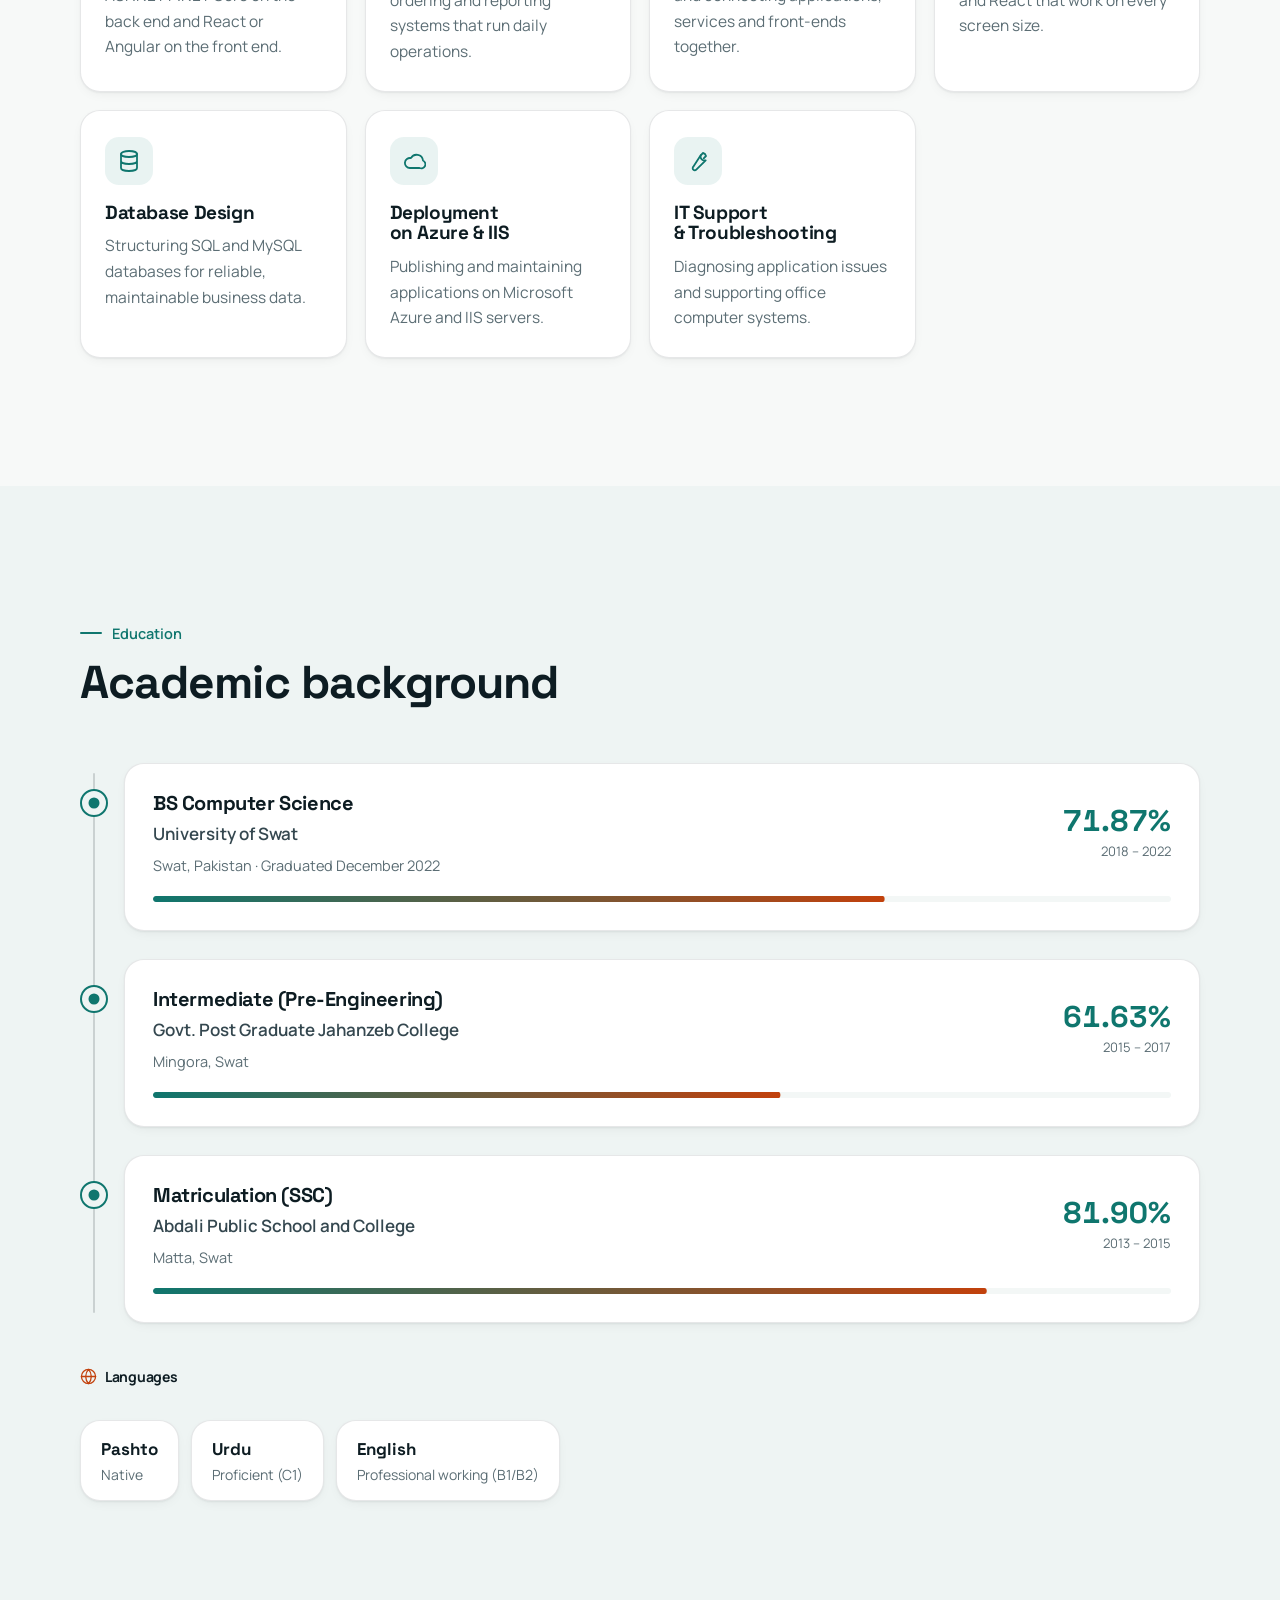
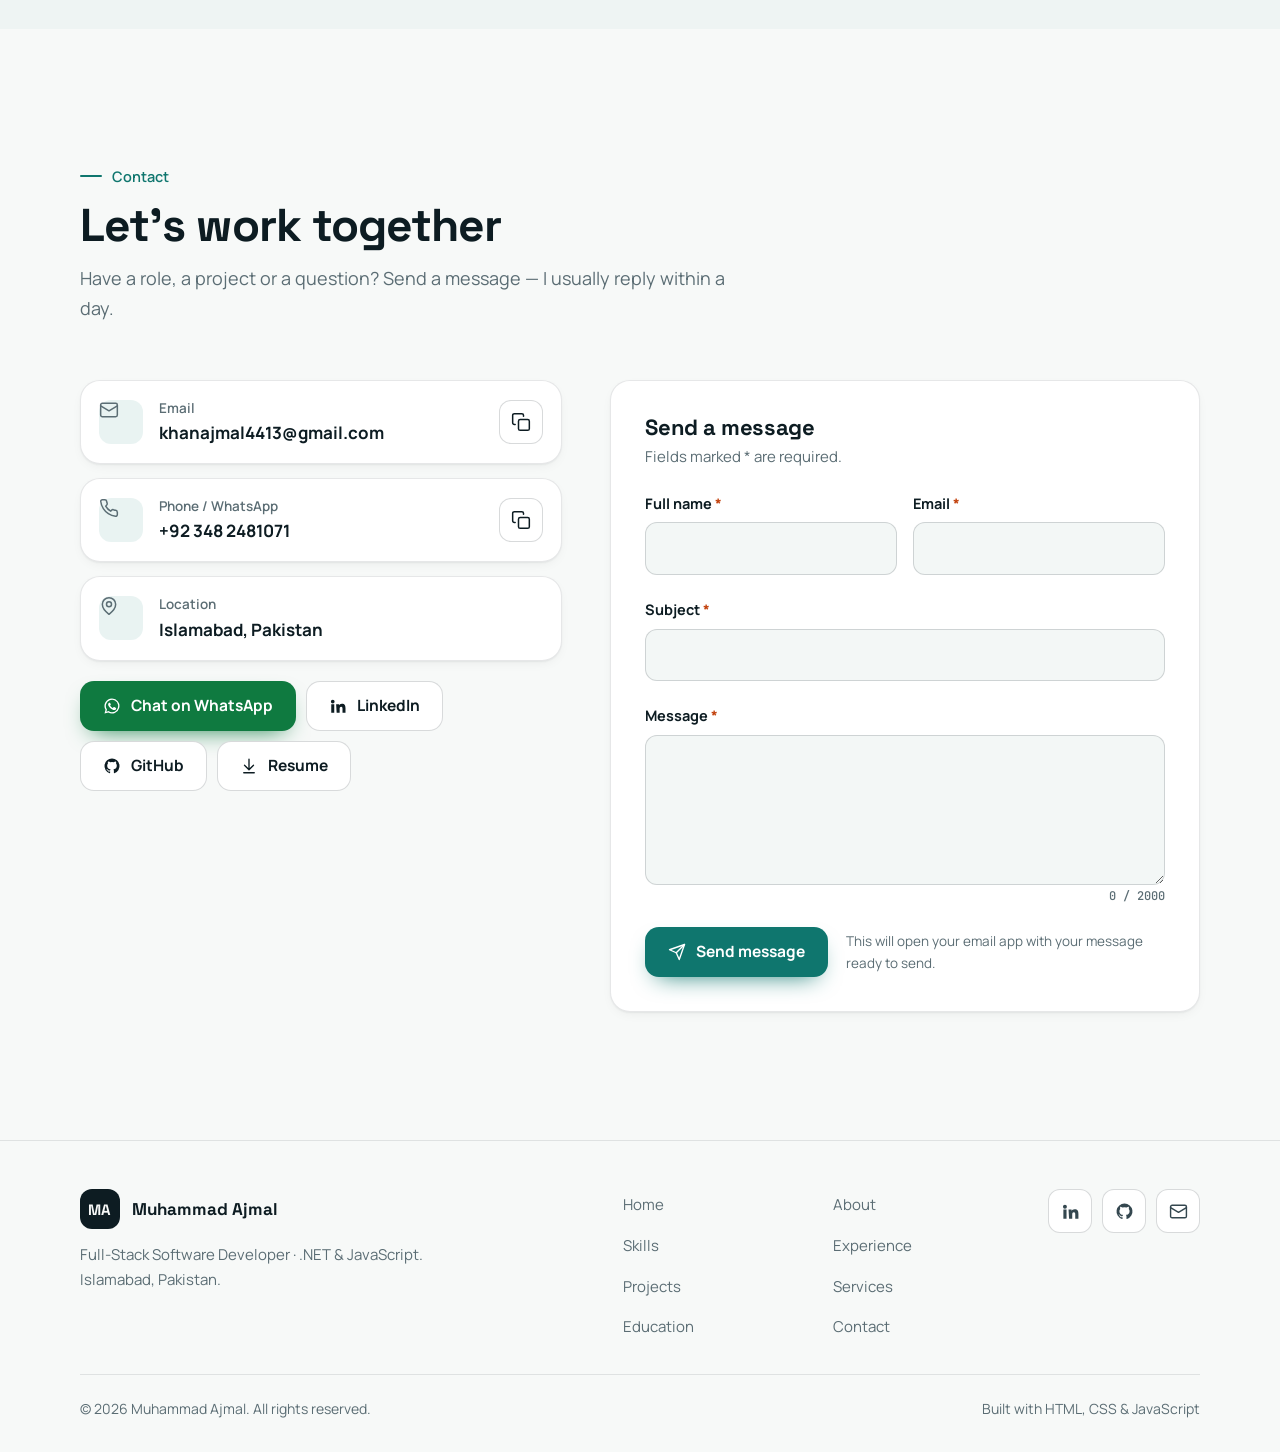
==== commit e4952726: "Add files via upload" ====
--- a/index.html
+++ b/index.html
@@ -1,521 +1,107 @@
 <!DOCTYPE html>
-<html lang="en">
+<html lang="en" data-theme="light">
 <head>
 <meta charset="utf-8">
 <meta name="viewport" content="width=device-width, initial-scale=1">
-<title>Muhammad Ajmal · Portfolio</title>
-<meta name="description" content="Muhammad Ajmal — Full-Stack Software Developer (.NET & JavaScript) based in Islamabad, Pakistan.">
+<title>Muhammad Ajmal — Full-Stack Software Developer (.NET &amp; JavaScript)</title>
+<meta name="description" content="Muhammad Ajmal is a Full-Stack Software Developer in Islamabad, Pakistan with 3+ years building ERP and web systems using C#, ASP.NET, .NET Core, React, Angular and Node.js. Available for full-time, remote and freelance work.">
+<meta name="author" content="Muhammad Ajmal">
+<meta name="theme-color" content="#0f766e">
+<link rel="canonical" href="https://khanajmal4413-beep.github.io/khanajmal.portfilio/">
+<link rel="icon" href="favicon.svg" type="image/svg+xml">
+<link rel="apple-touch-icon" href="apple-touch-icon.png">
+
+<meta property="og:type" content="profile">
+<meta property="og:site_name" content="Muhammad Ajmal">
 <meta property="og:title" content="Muhammad Ajmal — Full-Stack Software Developer">
-<meta property="og:description" content="3+ years building ERP and web systems with C#, ASP.NET, .NET Core, React, Angular and Node.js.">
-<meta property="og:image" content="og.jpg">
-<link rel="icon" href="data:image/svg+xml,%3Csvg xmlns='http://www.w3.org/2000/svg' viewBox='0 0 64 64'%3E%3Crect width='64' height='64' rx='14' fill='%230d9488'/%3E%3Ctext x='32' y='43' font-family='Arial' font-weight='700' font-size='28' fill='%23071014' text-anchor='middle'%3EMA%3C/text%3E%3C/svg%3E">
+<meta property="og:description" content="3+ years building ERP and web systems with C#, ASP.NET, .NET Core, React and Angular. Available for new opportunities.">
+<meta property="og:url" content="https://khanajmal4413-beep.github.io/khanajmal.portfilio/">
+<meta property="og:image" content="https://khanajmal4413-beep.github.io/khanajmal.portfilio/og-image.jpg">
+<meta property="og:image:width" content="1200">
+<meta property="og:image:height" content="630">
+<meta property="og:image:alt" content="Muhammad Ajmal — Full-Stack Software Developer">
+<meta name="twitter:card" content="summary_large_image">
+<meta name="twitter:title" content="Muhammad Ajmal — Full-Stack Software Developer">
+<meta name="twitter:description" content="3+ years building ERP and web systems with C#, ASP.NET, .NET Core, React and Angular.">
+<meta name="twitter:image" content="https://khanajmal4413-beep.github.io/khanajmal.portfilio/og-image.jpg">
+
+<script>
+/* apply saved / preferred theme before paint (no flash) */
+(function(){try{var t=localStorage.getItem('ma-theme');if(!t){t=matchMedia('(prefers-color-scheme: dark)').matches?'dark':'light'}document.documentElement.setAttribute('data-theme',t)}catch(e){}})();
+</script>
 <link rel="preconnect" href="https://fonts.googleapis.com">
 <link rel="preconnect" href="https://fonts.gstatic.com" crossorigin>
-<link href="https://fonts.googleapis.com/css2?family=Space+Grotesk:wght@500;600;700&family=Outfit:wght@300;400;500;600;700&display=swap" rel="stylesheet">
-<style>
-/* VOICE: bold, energetic, modern developer — motion everywhere, but every motion means something.
-   IDEA: a live code console waking up — particles connect like a network, text types itself.
-   PICTURE: his photo inside a morphing glowing blob with orbiting tech badges over a live particle network.
-   COLOUR and TYPE: deep ink ground, electric teal lead, coral spark; Space Grotesk + Outfit.
-   LAYOUT: full-screen hero, marquee, then animated sections that reveal as you scroll. */
-:root{color-scheme:light;--bg:#f7fbfb;--bg2:#eef6f6;--card:#ffffff;--line:rgba(15,37,48,.10);
- --ink:#10262f;--mute:#5a6f78;--teal:#0d9488;--teal2:#14b8a6;--coral:#f97316;--glow:0 0 30px rgba(20,184,166,.30);--sh:0 14px 34px -20px rgba(15,37,48,.30)}
-*{box-sizing:border-box;min-width:0}
-html{scroll-behavior:smooth;scroll-padding-top:80px}
-body{margin:0;background:var(--bg);color:var(--ink);font:17px/1.65 Outfit,system-ui,sans-serif;overflow-x:clip}
-h1,h2,h3{font-family:"Space Grotesk",system-ui,sans-serif;line-height:1.08;margin:0;text-wrap:balance}
-a{color:inherit}p{margin:0 0 14px}
-.wrap{max-width:1200px;margin:0 auto;padding:0 max(5vw,18px)}
-section{position:relative;padding:clamp(70px,9vw,120px) 0}
-.kicker{display:inline-flex;align-items:center;gap:10px;color:var(--teal);font-weight:600;margin-bottom:12px}
-.kicker::before{content:"";width:34px;height:2px;background:linear-gradient(90deg,var(--teal),var(--coral))}
-h2{font-size:clamp(32px,5vw,52px);margin-bottom:16px}
-.grad{background:linear-gradient(100deg,#0d9488,#0284c7 45%,#f97316 90%);background-size:200% auto;-webkit-background-clip:text;background-clip:text;color:transparent;animation:shine 6s linear infinite}
-@keyframes shine{to{background-position:200% center}}
-.lead{color:var(--mute);max-width:60ch;margin-bottom:44px}
-
-/* loader */
-#loader{position:fixed;inset:0;z-index:100;background:var(--bg);display:grid;place-items:center;transition:opacity .6s,visibility .6s}
-#loader.done{opacity:0;visibility:hidden}
-.lmark{font:700 46px "Space Grotesk",sans-serif;display:flex;gap:4px}
-.lmark span{display:inline-block;animation:bounce 1s ease-in-out infinite;color:var(--teal)}
-.lmark span:nth-child(2){animation-delay:.15s;color:var(--coral)}
-@keyframes bounce{50%{transform:translateY(-16px)}}
-.lbar{width:160px;height:3px;background:var(--line);border-radius:3px;margin-top:22px;overflow:hidden}
-.lbar i{display:block;height:100%;width:40%;background:var(--teal);animation:slide 1s ease-in-out infinite}
-@keyframes slide{from{transform:translateX(-100%)}to{transform:translateX(260%)}}
-
-/* progress + cursor */
-#progress{position:fixed;top:0;left:0;height:3px;width:0;z-index:60;background:linear-gradient(90deg,var(--teal),var(--coral));box-shadow:var(--glow)}
-#cursor{position:fixed;width:340px;height:340px;border-radius:50%;pointer-events:none;z-index:0;background:radial-gradient(circle,rgba(45,212,191,.13),transparent 65%);transform:translate(-50%,-50%);left:-400px;top:-400px;transition:left .15s ease-out,top .15s ease-out}
-
-/* nav */
-nav{position:fixed;inset:0 0 auto;z-index:50;transition:background .3s,box-shadow .3s,padding .3s;padding:18px 0}
-nav.solid{background:rgba(255,255,255,.85);backdrop-filter:blur(14px);box-shadow:0 1px 0 var(--line);padding:10px 0}
-nav .wrap{display:flex;align-items:center;gap:20px}
-.logo{display:flex;align-items:center;gap:10px;text-decoration:none;font:700 19px "Space Grotesk",sans-serif}
-.logo b{display:grid;place-items:center;width:40px;height:40px;border-radius:12px;background:linear-gradient(135deg,var(--teal),var(--teal2));color:#fff;transition:transform .4s}
-.logo:hover b{transform:rotate(-12deg) scale(1.08)}
-.menu{display:flex;gap:4px;margin-left:auto}
-.menu a{position:relative;padding:10px 14px;text-decoration:none;color:var(--mute);font-weight:500;transition:color .25s}
-.menu a::after{content:"";position:absolute;left:14px;right:14px;bottom:4px;height:2px;background:var(--teal);transform:scaleX(0);transform-origin:left;transition:transform .3s}
-.menu a:hover,.menu a.on{color:var(--ink)}.menu a:hover::after,.menu a.on::after{transform:scaleX(1)}
-#burger{display:none;margin-left:auto;width:46px;height:46px;border-radius:12px;border:1px solid var(--line);background:var(--card);cursor:pointer;position:relative}
-#burger i{position:absolute;left:12px;right:12px;height:2px;background:var(--ink);transition:transform .3s,opacity .3s}
-#burger i:nth-child(1){top:16px}#burger i:nth-child(2){top:22px}#burger i:nth-child(3){top:28px}
-nav.open #burger i:nth-child(1){transform:translateY(6px) rotate(45deg)}nav.open #burger i:nth-child(2){opacity:0}nav.open #burger i:nth-child(3){transform:translateY(-6px) rotate(-45deg)}
-
-/* hero */
-.hero{min-height:100svh;display:flex;align-items:center;padding:110px 0 80px;overflow:hidden;background:linear-gradient(180deg,#effaf9,#f7fbfb)}
-.hero::before,.hero::after{content:"";position:absolute;border-radius:50%;filter:blur(60px);z-index:0;animation:drift 14s ease-in-out infinite alternate}
-.hero::before{width:420px;height:420px;right:6%;top:12%;background:rgba(45,212,191,.28)}
-.hero::after{width:360px;height:360px;left:-4%;bottom:6%;background:rgba(253,186,140,.35);animation-delay:-7s}
-@keyframes drift{to{transform:translate(60px,-40px) scale(1.15)}}
-#net{position:absolute;inset:0;width:100%;height:100%;z-index:0}
-.hero .wrap{position:relative;z-index:2;display:grid;grid-template-columns:minmax(0,1.1fr) minmax(0,.9fr);gap:clamp(30px,5vw,70px);align-items:center;width:100%}
-.hello{font-size:19px;color:var(--mute);margin-bottom:8px}
-.hero h1{font-size:clamp(46px,8vw,88px);font-weight:700;letter-spacing:-.03em;margin-bottom:16px}
-.hero h1 .ch{display:inline-block;opacity:0;transform:translateY(60%) rotate(8deg);transition:opacity .5s,transform .6s cubic-bezier(.2,.8,.2,1.2)}
-.ready .hero h1 .ch{opacity:1;transform:none}
-.hero h1 .w{display:inline-block;white-space:nowrap}
-.typed{font:600 clamp(20px,2.8vw,28px) "Space Grotesk",sans-serif;min-height:1.5em;margin-bottom:20px}
-.typed b{color:var(--teal);font-weight:600}
-.caret{display:inline-block;width:3px;height:1em;background:var(--coral);margin-left:4px;vertical-align:-3px;animation:blink 1s steps(1) infinite}
-@keyframes blink{50%{opacity:0}}
-.hero p.sum{color:var(--mute);max-width:54ch}
-.btns{display:flex;gap:14px;flex-wrap:wrap;margin:30px 0}
-.btn{position:relative;overflow:hidden;display:inline-flex;align-items:center;gap:10px;min-height:52px;padding:0 26px;border-radius:14px;font:600 16px Outfit,sans-serif;text-decoration:none;border:1px solid transparent;cursor:pointer;transition:transform .25s,box-shadow .25s}
-.btn:hover{transform:translateY(-3px)}
-.btn::before{content:"";position:absolute;top:0;left:-80%;width:50%;height:100%;background:linear-gradient(100deg,transparent,rgba(255,255,255,.45),transparent);transform:skewX(-20deg);transition:left .6s}
-.btn:hover::before{left:130%}
-.pri{background:linear-gradient(135deg,var(--teal),var(--teal2));color:#fff;box-shadow:0 10px 30px -10px rgba(45,212,191,.7)}
-.pri:hover{box-shadow:0 16px 40px -10px rgba(45,212,191,.9)}
-.ghost{border-color:var(--line);background:var(--card);color:var(--ink)}
-.ghost:hover{border-color:var(--coral);color:var(--coral)}
-.btn svg{width:18px;height:18px;transition:transform .3s}.btn:hover svg{transform:translateX(4px)}
-.socials{display:flex;gap:12px}
-.socials a{display:grid;place-items:center;width:46px;height:46px;border-radius:50%;border:1px solid var(--line);background:var(--card);transition:transform .3s,border-color .3s,color .3s,box-shadow .3s}
-.socials a:hover{transform:translateY(-4px) rotate(-8deg);border-color:var(--teal);color:var(--teal);box-shadow:var(--glow)}
-.socials svg{width:20px;height:20px}
-:focus-visible{outline:2px solid var(--coral);outline-offset:3px}
-
-.stage{position:relative;justify-self:center;width:min(100%,430px);aspect-ratio:1}
-.ring{position:absolute;inset:0;border-radius:50%;border:2px dashed rgba(45,212,191,.35);animation:spin 26s linear infinite}
-.ring.r2{inset:9%;border:1px solid rgba(255,122,89,.3);animation-duration:18s;animation-direction:reverse}
-@keyframes spin{to{transform:rotate(360deg)}}
-.blob{position:absolute;inset:14%;overflow:hidden;background:linear-gradient(135deg,var(--teal),var(--coral));padding:5px;animation:morph 9s ease-in-out infinite,float 6s ease-in-out infinite;box-shadow:0 0 80px -10px rgba(45,212,191,.55)}
-.blob img{width:100%;height:100%;object-fit:cover;object-position:50% 18%;border-radius:inherit;display:block}
-@keyframes morph{0%,100%{border-radius:60% 40% 30% 70%/60% 30% 70% 40%}33%{border-radius:30% 60% 70% 40%/50% 60% 30% 60%}66%{border-radius:50% 50% 35% 65%/35% 55% 45% 65%}}
-@keyframes float{50%{transform:translateY(-14px)}}
-.orbit{position:absolute;inset:0;animation:spin 30s linear infinite}
-.badge{position:absolute;padding:8px 14px;border-radius:12px;background:#fff;border:1px solid var(--line);font:600 14px "Space Grotesk",sans-serif;white-space:nowrap;box-shadow:0 10px 26px -12px rgba(15,37,48,.35);animation:spin 30s linear infinite reverse}
-.badge:nth-child(1){top:2%;left:42%;color:var(--teal)}
-.badge:nth-child(2){top:40%;right:-6%;color:#0284c7}
-.badge:nth-child(3){bottom:4%;left:52%;color:var(--coral)}
-.badge:nth-child(4){top:46%;left:-8%;color:#7c3aed}
-.badge:nth-child(5){top:12%;left:4%;color:#ca8a04}
-.status{position:absolute;bottom:10%;left:50%;transform:translateX(-50%);display:flex;align-items:center;gap:8px;background:#fff;color:#071014;font-weight:600;font-size:14px;padding:9px 16px;border-radius:999px;white-space:nowrap;z-index:3;border:1px solid var(--line);box-shadow:0 12px 30px -12px rgba(15,37,48,.4)}
-.status i{width:9px;height:9px;border-radius:50%;background:#16a34a;animation:ping 1.6s infinite}
-@keyframes ping{0%{box-shadow:0 0 0 0 rgba(22,163,74,.6)}100%{box-shadow:0 0 0 12px rgba(22,163,74,0)}}
-.scroll-hint{position:absolute;left:50%;bottom:24px;z-index:2;width:28px;height:46px;border:2px solid var(--mute);border-radius:16px;transform:translateX(-50%)}
-.scroll-hint::after{content:"";position:absolute;left:50%;top:8px;width:4px;height:9px;margin-left:-2px;border-radius:2px;background:var(--teal);animation:wheel 1.6s infinite}
-@keyframes wheel{to{transform:translateY(16px);opacity:0}}
-
-/* marquee */
-.marquee{border-block:1px solid var(--line);background:var(--bg2);overflow:hidden;padding:22px 0;transform:rotate(-1.5deg) scale(1.04)}
-.track{display:flex;gap:56px;width:max-content;animation:marq 34s linear infinite}
-.marquee:hover .track{animation-play-state:paused}
-.track span{font:600 clamp(20px,2.6vw,28px) "Space Grotesk",sans-serif;color:var(--mute);display:flex;align-items:center;gap:56px;white-space:nowrap}
-.track span::after{content:"";width:10px;height:10px;transform:rotate(45deg);background:var(--teal)}
-@keyframes marq{to{transform:translateX(-50%)}}
-
-/* reveal */
-.rv{opacity:0;transform:translateY(40px);transition:opacity .8s cubic-bezier(.2,.7,.2,1),transform .8s cubic-bezier(.2,.7,.2,1);transition-delay:var(--d,0s)}
-.rv.l{transform:translateX(-60px)}.rv.r{transform:translateX(60px)}.rv.z{transform:scale(.85)}
-.rv.in{opacity:1;transform:none}
-
-/* about */
-.about{display:grid;grid-template-columns:minmax(0,1.2fr) minmax(0,1fr);gap:clamp(30px,5vw,70px);align-items:start}
-.about p{color:var(--mute)}
-.counters{display:grid;grid-template-columns:repeat(3,minmax(0,1fr));gap:14px;margin-top:28px}
-.counter{padding:20px 16px;border-radius:18px;background:var(--card);border:1px solid var(--line);box-shadow:var(--sh);text-align:center}
-.counter strong{display:block;font:700 clamp(32px,4vw,44px) "Space Grotesk",sans-serif;color:var(--teal)}
-.counter span{font-size:14px;color:var(--mute)}
-.facts{border-radius:22px;background:var(--card);border:1px solid var(--line);box-shadow:var(--sh);padding:8px 26px}
-.facts div{display:flex;justify-content:space-between;gap:12px;padding:16px 0;border-bottom:1px solid var(--line);flex-wrap:wrap}
-.facts div:last-child{border:0}.facts span{color:var(--mute)}.facts b{font-weight:600;text-align:right}
-
-/* tilt cards */
-.tilt{transform-style:preserve-3d;transition:transform .2s ease-out,border-color .3s,box-shadow .3s;will-change:transform}
-.glowc{position:relative;overflow:hidden;background:var(--card);border:1px solid var(--line);border-radius:22px;box-shadow:var(--sh)}
-.glowc::before{content:"";position:absolute;inset:0;background:radial-gradient(400px circle at var(--mx,50%) var(--my,50%),rgba(45,212,191,.16),transparent 45%);opacity:0;transition:opacity .3s;pointer-events:none}
-.glowc:hover::before{opacity:1}.glowc:hover{border-color:rgba(45,212,191,.45)}
-
-/* skills */
-.skills{display:grid;grid-template-columns:repeat(4,minmax(0,1fr));gap:20px}
-@media(max-width:1000px){.skills{grid-template-columns:repeat(2,minmax(0,1fr))}}@media(max-width:560px){.skills{grid-template-columns:1fr}}
-.sk{padding:28px 24px}
-.sk .ic{width:56px;height:56px;border-radius:16px;display:grid;place-items:center;background:rgba(45,212,191,.12);color:var(--teal);margin-bottom:18px;transition:transform .5s}
-.sk:hover .ic{transform:rotateY(180deg)}
-.sk .ic svg{width:28px;height:28px}
-.sk h3{font-size:21px;margin-bottom:16px}
-.chips{display:flex;flex-wrap:wrap;gap:8px}
-.chips span{padding:6px 13px;border-radius:999px;font-size:14px;font-weight:500;border:1px solid var(--line);background:#f1f7f8;opacity:0;transform:translateY(12px) scale(.9);transition:opacity .4s,transform .4s,background .25s,color .25s;transition-delay:calc(var(--i)*60ms + .3s)}
-.in .chips span{opacity:1;transform:none}
-.chips span:hover{background:var(--teal);color:#fff;transition-delay:0s}
-
-/* timeline */
-.tl{position:relative;display:grid;gap:44px}
-.tl .line{position:absolute;left:50%;top:0;bottom:0;width:2px;background:var(--line);transform:translateX(-50%)}
-.tl .line i{display:block;width:100%;height:0;background:linear-gradient(var(--teal),var(--coral));box-shadow:var(--glow)}
-.job{position:relative;width:calc(50% - 44px);padding:28px}
-.job:nth-of-type(odd){justify-self:start}.job:nth-of-type(even){justify-self:end}
-.job .pin{position:absolute;top:32px;width:20px;height:20px;border-radius:50%;background:var(--bg);border:4px solid var(--teal);box-shadow:var(--glow)}
-.job:nth-of-type(odd) .pin{right:-55px}.job:nth-of-type(even) .pin{left:-55px}
-.when{display:inline-block;font-size:14px;font-weight:600;padding:5px 12px;border-radius:999px;background:rgba(255,122,89,.12);color:var(--coral);margin-bottom:12px}
-.job h3{font-size:23px;margin-bottom:4px}
-.org{color:var(--teal);font-weight:500;margin-bottom:14px}
-.job ul{margin:0;padding:0;list-style:none;color:var(--mute)}
-.job li{position:relative;padding-left:22px;margin:8px 0}
-.job li::before{content:"";position:absolute;left:0;top:.6em;width:8px;height:8px;border-radius:2px;background:var(--teal);transform:rotate(45deg)}
-
-/* projects */
-.projects{display:grid;grid-template-columns:repeat(auto-fit,minmax(min(100%,320px),1fr));gap:24px}
-.pj{display:flex;flex-direction:column}
-.pj .art{height:190px;background:linear-gradient(135deg,rgba(45,212,191,.16),rgba(255,122,89,.12));display:grid;place-items:center;border-bottom:1px solid var(--line);overflow:hidden}
-.pj .art svg{width:88%;height:88%;transition:transform .6s cubic-bezier(.2,.8,.2,1)}
-.pj:hover .art svg{transform:scale(1.08) translateY(-4px)}
-.pj .body{padding:24px;display:flex;flex-direction:column;gap:12px;flex:1}
-.pj h3{font-size:21px}.pj p{color:var(--mute);margin:0}
-.pj .chips{margin-top:auto}.pj .chips span{font-size:13px}
-.bar{animation:grow 2.4s ease-in-out infinite alternate;transform-origin:bottom;transform-box:fill-box}
-.bar:nth-of-type(2){animation-delay:.4s}.bar:nth-of-type(3){animation-delay:.8s}.bar:nth-of-type(4){animation-delay:1.2s}
-@keyframes grow{from{transform:scaleY(.35)}}
-.pulse{animation:ppl 2s ease-in-out infinite;transform-origin:center;transform-box:fill-box}
-@keyframes ppl{50%{transform:scale(1.15)}}
-
-/* education */
-.edu{display:grid;grid-template-columns:repeat(auto-fit,minmax(min(100%,300px),1fr));gap:20px}
-.ed{padding:26px}
-.ed .yr{font-size:14px;color:var(--coral);font-weight:600}
-.ed h3{font-size:20px;margin:8px 0 6px}.ed p{color:var(--mute);font-size:15px;min-height:3em}
-.meter{display:flex;align-items:center;gap:12px;margin-top:10px}
-.meter .tr{flex:1;height:8px;border-radius:8px;background:#e3eef0;overflow:hidden}
-.meter .tr i{display:block;height:100%;width:0;border-radius:inherit;background:linear-gradient(90deg,var(--teal),var(--coral));transition:width 1.6s cubic-bezier(.2,.8,.2,1) .3s}
-.meter b{font:700 18px "Space Grotesk",sans-serif;min-width:4.2em;text-align:right}
-.langs{display:flex;gap:14px;flex-wrap:wrap;margin-top:30px}
-.lang{padding:14px 22px;border-radius:16px}
-.lang b{display:block}.lang span{color:var(--mute);font-size:14px}
-
-/* contact */
-.contact{background:radial-gradient(800px 400px at 50% 0%,rgba(45,212,191,.12),transparent 70%)}
-.cbox{text-align:center;max-width:760px;margin:0 auto}
-.cbox .lead{margin-inline:auto}
-.cgrid{display:grid;grid-template-columns:repeat(auto-fit,minmax(min(100%,250px),1fr));gap:18px;margin-top:10px}
-.cc{padding:24px;display:flex;flex-direction:column;align-items:center;gap:6px;text-align:center}
-.cc .ic{width:54px;height:54px;border-radius:50%;display:grid;place-items:center;background:rgba(45,212,191,.12);color:var(--teal);margin-bottom:6px;transition:transform .4s}
-.cc:hover .ic{transform:scale(1.12) rotate(-10deg)}
-.cc .ic svg{width:24px;height:24px}
-.cc span{color:var(--mute);font-size:14px}
-.cc a,.cc b{font-weight:600;text-decoration:none;overflow-wrap:anywhere}
-.cc a:hover{color:var(--teal)}
-.copy{margin-top:8px;min-height:40px;padding:0 16px;border-radius:10px;border:1px solid var(--line);background:transparent;color:var(--ink);font:500 14px Outfit,sans-serif;cursor:pointer;transition:border-color .25s,color .25s}
-.copy:hover{border-color:var(--teal);color:var(--teal)}
-#toast{position:fixed;left:50%;bottom:30px;z-index:70;transform:translate(-50%,120px);background:var(--teal);color:#fff;font-weight:600;padding:12px 22px;border-radius:12px;transition:transform .4s cubic-bezier(.2,.8,.2,1.3)}
-#toast.show{transform:translate(-50%,0)}
-footer{border-top:1px solid var(--line);padding:26px 0;color:var(--mute);font-size:15px}
-footer .wrap{display:flex;justify-content:space-between;gap:12px;flex-wrap:wrap}
-footer .heart{color:var(--coral);display:inline-block;animation:beat 1.2s infinite}
-@keyframes beat{15%,45%{transform:scale(1.25)}30%{transform:scale(1)}}
-#top{position:fixed;right:22px;bottom:22px;z-index:40;width:50px;height:50px;border-radius:14px;border:0;cursor:pointer;background:linear-gradient(135deg,var(--teal),var(--teal2));color:#fff;box-shadow:var(--glow);opacity:0;transform:translateY(20px) scale(.8);transition:opacity .3s,transform .3s;pointer-events:none}
-#top.show{opacity:1;transform:none;pointer-events:auto}
-#top:hover{transform:translateY(-4px)}
-#top svg{width:22px;height:22px}
-
-@media(max-width:900px){
- .hero .wrap{grid-template-columns:1fr;text-align:center}.hero p.sum{margin-inline:auto}.btns,.socials{justify-content:center}
- .stage{order:-1;width:min(82%,340px)}.about{grid-template-columns:1fr}
- .tl .line{left:10px}.job{width:auto;margin-left:40px;justify-self:stretch!important}
- .job .pin{left:-40px!important;right:auto!important}
- #cursor{display:none}
-}
-@media(max-width:760px){
- #burger{display:block}
- .menu{position:fixed;inset:68px 14px auto;flex-direction:column;padding:12px;border-radius:18px;background:rgba(255,255,255,.98);border:1px solid var(--line);box-shadow:var(--sh);transform:translateY(-20px);opacity:0;pointer-events:none;transition:opacity .3s,transform .3s}
- nav.open .menu{opacity:1;transform:none;pointer-events:auto}
- .menu a{padding:14px}
- .counters{grid-template-columns:1fr 1fr 1fr;gap:8px}.counter{padding:14px 6px}
- .scroll-hint{display:none}
-}
-@media(prefers-reduced-motion:reduce){*,*::before,*::after{animation-duration:.01ms!important;animation-iteration-count:1!important;transition-duration:.01ms!important}.rv{opacity:1;transform:none}}
-</style>
+<link href="https://fonts.googleapis.com/css2?family=Space+Grotesk:wght@500;600;700&family=Manrope:wght@400;500;600;700&family=JetBrains+Mono:wght@400;500&display=swap" rel="stylesheet">
+<link rel="preload" as="image" href="profile.webp" type="image/webp">
+<link rel="stylesheet" href="styles.css">
 </head>
 <body>
-<div id="loader"><div style="text-align:center"><div class="lmark"><span>M</span><span>A</span></div><div class="lbar"><i></i></div></div></div>
-<div id="progress"></div>
-<div id="cursor"></div>
+<a class="skip" href="#main">Skip to content</a>
 
-<nav id="nav">
- <div class="wrap">
-  <a class="logo" href="#home"><b>MA</b>Ajmal</a>
-  <div class="menu" id="menu">
-   <a href="#home">Home</a><a href="#about">About</a><a href="#skills">Skills</a><a href="#experience">Experience</a><a href="#projects">Projects</a><a href="#education">Education</a><a href="#contact">Contact</a>
+<div class="loader" id="loader" aria-hidden="true"><span class="loader-mark">MA</span></div>
+<div class="progress" id="progress" aria-hidden="true"></div>
+<div class="cursor" aria-hidden="true"><span class="cursor-dot"></span><span class="cursor-ring"></span></div>
+
+<header class="nav" id="nav">
+  <div class="container nav-inner">
+    <a class="brand" href="#home" aria-label="Muhammad Ajmal — home"><span class="brand-mark">MA</span><span class="brand-name">Muhammad Ajmal</span></a>
+    <nav class="nav-links" id="navLinks" aria-label="Primary"></nav>
+    <div class="nav-actions">
+      <button class="icon-btn" id="themeBtn" type="button" aria-label="Switch to dark theme" aria-pressed="false">
+        <svg class="i-sun" viewBox="0 0 24 24" aria-hidden="true"><circle cx="12" cy="12" r="4"/><path d="M12 2v2M12 20v2M4.9 4.9l1.4 1.4M17.7 17.7l1.4 1.4M2 12h2M20 12h2M4.9 19.1l1.4-1.4M17.7 6.3l1.4-1.4"/></svg>
+        <svg class="i-moon" viewBox="0 0 24 24" aria-hidden="true"><path d="M21 12.8A9 9 0 1 1 11.2 3a7 7 0 0 0 9.8 9.8Z"/></svg>
+      </button>
+      <a class="btn btn-sm btn-primary nav-cv" id="navCv" href="#" download>Download CV</a>
+      <button class="icon-btn menu-btn" id="menuBtn" type="button" aria-label="Open menu" aria-expanded="false" aria-controls="mobileMenu">
+        <span></span><span></span><span></span>
+      </button>
+    </div>
   </div>
-  <button id="burger" aria-label="Open menu" aria-expanded="false"><i></i><i></i><i></i></button>
- </div>
-</nav>
-
-<header class="hero" id="home">
- <canvas id="net" aria-hidden="true"></canvas>
- <div class="wrap">
-  <div>
-   <p class="hello rv">Assalam-o-Alaikum, I'm</p>
-   <h1 id="name" aria-label="Muhammad Ajmal"><span class="w">Muhammad</span> <span class="w grad">Ajmal</span></h1>
-   <div class="typed rv" style="--d:.5s">I'm a <b id="typed"></b><span class="caret"></span></div>
-   <p class="sum rv" style="--d:.7s">I build and maintain ERP and web-based business systems with C#, ASP.NET, .NET Core, React, Angular and Node.js — from database design to responsive front-ends and cloud deployment on Azure and IIS.</p>
-   <div class="btns rv" style="--d:.9s">
-    <a class="btn pri" href="#contact">Hire me <svg viewBox="0 0 24 24" fill="none" stroke="currentColor" stroke-width="2.4" stroke-linecap="round"><path d="M5 12h14M13 6l6 6-6 6"/></svg></a>
-    <a class="btn ghost" href="Muhammad_Ajmal_CV.pdf" target="_blank" rel="noopener">Download CV <svg viewBox="0 0 24 24" fill="none" stroke="currentColor" stroke-width="2.2" stroke-linecap="round"><path d="M12 4v12M6 11l6 6 6-6M5 20h14"/></svg></a>
-   </div>
-   <div class="socials rv" style="--d:1.1s">
-    <a href="https://www.linkedin.com/in/khan-ajmal-86a833271" target="_blank" rel="noopener" aria-label="LinkedIn"><svg viewBox="0 0 24 24" fill="currentColor"><path d="M4.98 3.5a2.5 2.5 0 1 1 0 5 2.5 2.5 0 0 1 0-5ZM3 9.5h4V21H3zM9.5 9.5h3.8v1.6h.1c.5-1 1.8-2 3.8-2 4 0 4.8 2.6 4.8 6V21h-4v-5.2c0-1.3 0-2.9-1.8-2.9s-2 1.4-2 2.8V21h-4z"/></svg></a>
-    <a href="mailto:khanajmal4413@gmail.com" aria-label="Email"><svg viewBox="0 0 24 24" fill="none" stroke="currentColor" stroke-width="2"><rect x="3" y="5" width="18" height="14" rx="2"/><path d="m3 7 9 6 9-6"/></svg></a>
-    <a href="https://wa.me/923482481071" target="_blank" rel="noopener" aria-label="WhatsApp"><svg viewBox="0 0 24 24" fill="currentColor"><path d="M12 2a10 10 0 0 0-8.6 15.1L2 22l5-1.3A10 10 0 1 0 12 2Zm0 18.2a8.2 8.2 0 0 1-4.2-1.2l-.3-.2-3 .8.8-2.9-.2-.3A8.2 8.2 0 1 1 12 20.2Zm4.5-6.1c-.2-.1-1.5-.7-1.7-.8s-.4-.1-.6.1-.7.8-.8 1-.3.2-.5.1a6.7 6.7 0 0 1-3.3-2.9c-.3-.4.2-.4.7-1.4.1-.2 0-.3 0-.4l-.8-1.8c-.2-.5-.4-.4-.6-.4h-.5a1 1 0 0 0-.7.3 3 3 0 0 0-.9 2.2 5.2 5.2 0 0 0 1.1 2.7 11.8 11.8 0 0 0 4.5 4c1.7.7 2.3.8 3.2.6.5-.1 1.5-.6 1.7-1.2s.2-1.1.2-1.2-.2-.2-.4-.3Z"/></svg></a>
-   </div>
-  </div>
-  <div class="stage rv z" style="--d:.3s">
-   <div class="ring"></div><div class="ring r2"></div>
-   <div class="blob"><img src="profile.jpg" alt="Muhammad Ajmal" width="640" height="800"></div>
-   <div class="orbit"><span class="badge">C#</span><span class="badge">React</span><span class="badge">.NET Core</span><span class="badge">Angular</span><span class="badge">Node.js</span></div>
-   <div class="status"><i></i>Open to new opportunities</div>
-  </div>
- </div>
- <a class="scroll-hint" href="#about" aria-label="Scroll down"></a>
 </header>
 
-<div class="marquee" aria-hidden="true"><div class="track" id="track"></div></div>
+<div class="mobile-menu" id="mobileMenu" hidden>
+  <nav aria-label="Mobile"><ul id="mobileLinks"></ul></nav>
+  <div class="mobile-foot" id="mobileFoot"></div>
+</div>
 
-<main>
-<section id="about">
- <div class="wrap about">
-  <div>
-   <div class="kicker rv">About me</div>
-   <h2 class="rv" style="--d:.1s">Turning business needs into <span class="grad">working software</span></h2>
-   <p class="rv" style="--d:.2s">I'm a full-stack developer from Swat, now based in Islamabad, working at Infigo Solutions since June 2023. I'm comfortable across the whole lifecycle — designing databases, building REST and Web APIs, and delivering responsive front-ends.</p>
-   <p class="rv" style="--d:.3s">I've contributed core modules to a large enterprise ERP, built a restaurant management system end-to-end, and designed customer-facing websites. I enjoy agile teamwork: gathering requirements, debugging hard issues and shipping on schedule.</p>
-   <div class="counters">
-    <div class="counter rv z" style="--d:.2s"><strong data-n="3" data-s="+">0</strong><span>Years experience</span></div>
-    <div class="counter rv z" style="--d:.35s"><strong data-n="3">0</strong><span>Major systems</span></div>
-    <div class="counter rv z" style="--d:.5s"><strong data-n="15" data-s="+">0</strong><span>Technologies</span></div>
-   </div>
-  </div>
-  <div class="facts rv r" style="--d:.2s">
-   <div><span>Name</span><b>Muhammad Ajmal</b></div>
-   <div><span>Location</span><b>Islamabad, Pakistan</b></div>
-   <div><span>Current role</span><b>Software Developer, Infigo Solutions</b></div>
-   <div><span>Degree</span><b>BS Computer Science</b></div>
-   <div><span>Languages</span><b>Pashto, Urdu, English</b></div>
-   <div><span>Interests</span><b>Football, cricket, travelling, coding</b></div>
-  </div>
- </div>
-</section>
-
-<section id="skills" style="background:var(--bg2)">
- <div class="wrap">
-  <div class="kicker rv">Skills</div>
-  <h2 class="rv" style="--d:.1s">My <span class="grad">tech stack</span></h2>
-  <p class="lead rv" style="--d:.2s">The tools I use every day to design, build and ship web applications.</p>
-  <div class="skills" id="skillList"></div>
- </div>
-</section>
-
-<section id="experience">
- <div class="wrap">
-  <div class="kicker rv">Experience</div>
-  <h2 class="rv" style="--d:.1s">Where I've <span class="grad">worked</span></h2>
-  <p class="lead rv" style="--d:.2s">My journey so far, most recent first.</p>
-  <div class="tl" id="tl">
-   <div class="line"><i id="tlFill"></i></div>
-   <article class="job glowc rv l">
-    <span class="pin"></span>
-    <span class="when">Jun 2023 – Present</span>
-    <h3>Software Developer</h3>
-    <div class="org">Infigo Solutions · Islamabad</div>
-    <ul>
-     <li>Designed and developed scalable web applications using C#, ASP.NET, .NET Core and Web Forms, alongside React and Angular.</li>
-     <li>Built and integrated REST and Web APIs; managed deployments on Microsoft Azure and IIS.</li>
-     <li>Contributed core modules to BHA ERP, a large-scale enterprise resource planning system.</li>
-     <li>Built and supported IRM OSCAR, a restaurant management system for orders, billing and reporting.</li>
-     <li>Designed responsive, customer-facing websites using HTML, CSS, Bootstrap and React.</li>
-     <li>Worked in an agile team to gather requirements, debug complex issues and ship on schedule.</li>
-    </ul>
-   </article>
-   <article class="job glowc rv r">
-    <span class="pin"></span>
-    <span class="when">Feb 2022 – Jan 2023</span>
-    <h3>Computer Operator</h3>
-    <div class="org">Tehsil Municipal Administration, Matta (TMA Swat)</div>
-    <ul>
-     <li>Managed day-to-day computer operations, data entry and record-keeping for the administration.</li>
-     <li>Provided application troubleshooting and basic IT support for office systems.</li>
-    </ul>
-   </article>
-  </div>
- </div>
-</section>
-
-<section id="projects" style="background:var(--bg2)">
- <div class="wrap">
-  <div class="kicker rv">Projects</div>
-  <h2 class="rv" style="--d:.1s">Things I've <span class="grad">built</span></h2>
-  <p class="lead rv" style="--d:.2s">Systems I've built or contributed to.</p>
-  <div class="projects" id="projectList"></div>
- </div>
-</section>
-
-<section id="education">
- <div class="wrap">
-  <div class="kicker rv">Education</div>
-  <h2 class="rv" style="--d:.1s">Where I <span class="grad">learned</span></h2>
-  <p class="lead rv" style="--d:.2s">From Matta to the University of Swat.</p>
-  <div class="edu" id="eduList"></div>
-  <div class="langs">
-   <div class="lang glowc rv z" style="--d:.1s"><b>Pashto</b><span>Native</span></div>
-   <div class="lang glowc rv z" style="--d:.2s"><b>Urdu</b><span>Proficient (C1)</span></div>
-   <div class="lang glowc rv z" style="--d:.3s"><b>English</b><span>Intermediate (B1/B2)</span></div>
-  </div>
- </div>
-</section>
-
-<section id="contact" class="contact">
- <div class="wrap">
-  <div class="cbox">
-   <div class="kicker rv">Contact</div>
-   <h2 class="rv" style="--d:.1s">Let's build something <span class="grad">together</span></h2>
-   <p class="lead rv" style="--d:.2s">Have a role, a project or a question? I'd be glad to hear from you.</p>
-  </div>
-  <div class="cgrid">
-   <div class="cc glowc tilt rv" style="--d:.1s"><div class="ic"><svg viewBox="0 0 24 24" fill="none" stroke="currentColor" stroke-width="2"><rect x="3" y="5" width="18" height="14" rx="2"/><path d="m3 7 9 6 9-6"/></svg></div><span>Email</span><a href="mailto:khanajmal4413@gmail.com">khanajmal4413@gmail.com</a><button class="copy" data-copy="khanajmal4413@gmail.com">Copy email</button></div>
-   <div class="cc glowc tilt rv" style="--d:.2s"><div class="ic"><svg viewBox="0 0 24 24" fill="none" stroke="currentColor" stroke-width="2"><path d="M5 4h4l2 5-2.5 1.5a11 11 0 0 0 5 5L15 13l5 2v4a2 2 0 0 1-2 2A16 16 0 0 1 3 6a2 2 0 0 1 2-2"/></svg></div><span>Phone / WhatsApp</span><a href="tel:+923482481071">+92 348 2481071</a><button class="copy" data-copy="+92 348 2481071">Copy number</button></div>
-   <div class="cc glowc tilt rv" style="--d:.3s"><div class="ic"><svg viewBox="0 0 24 24" fill="currentColor"><path d="M4.98 3.5a2.5 2.5 0 1 1 0 5 2.5 2.5 0 0 1 0-5ZM3 9.5h4V21H3zM9.5 9.5h3.8v1.6h.1c.5-1 1.8-2 3.8-2 4 0 4.8 2.6 4.8 6V21h-4v-5.2c0-1.3 0-2.9-1.8-2.9s-2 1.4-2 2.8V21h-4z"/></svg></div><span>LinkedIn</span><a href="https://www.linkedin.com/in/khan-ajmal-86a833271" target="_blank" rel="noopener">khan-ajmal-86a833271</a></div>
-   <div class="cc glowc tilt rv" style="--d:.4s"><div class="ic"><svg viewBox="0 0 24 24" fill="none" stroke="currentColor" stroke-width="2"><path d="M12 21s-7-6.2-7-11.5a7 7 0 0 1 14 0C19 14.8 12 21 12 21Z"/><circle cx="12" cy="9.5" r="2.5"/></svg></div><span>Based in</span><b>Islamabad, Pakistan</b><span>Open to on-site &amp; remote</span></div>
-  </div>
- </div>
-</section>
+<main id="main">
+  <section class="hero" id="home" aria-labelledby="heroName"></section>
+  <section class="section" id="about" aria-labelledby="about-h"></section>
+  <section class="section alt" id="skills" aria-labelledby="skills-h"></section>
+  <section class="section" id="experience" aria-labelledby="experience-h"></section>
+  <section class="section alt" id="projects" aria-labelledby="projects-h"></section>
+  <section class="section" id="services" aria-labelledby="services-h"></section>
+  <section class="section alt" id="education" aria-labelledby="education-h"></section>
+  <section class="section" id="certifications" aria-labelledby="certifications-h" hidden></section>
+  <section class="section alt" id="testimonials" aria-labelledby="testimonials-h" hidden></section>
+  <section class="section contact" id="contact" aria-labelledby="contact-h"></section>
 </main>
 
-<footer><div class="wrap"><span>© <span id="yr">2026</span> Muhammad Ajmal</span><span>Made with <span class="heart">♥</span> in Pakistan</span></div></footer>
-<button id="top" aria-label="Back to top"><svg viewBox="0 0 24 24" fill="none" stroke="currentColor" stroke-width="2.6" stroke-linecap="round"><path d="M12 19V5M6 11l6-6 6 6"/></svg></button>
-<div id="toast" role="status">Copied!</div>
+<footer class="footer" id="footer"></footer>
 
-<script>
-{
-const $=s=>document.querySelector(s),$$=s=>document.querySelectorAll(s);
-const calm=matchMedia('(prefers-reduced-motion: reduce)').matches;
+<button class="to-top" id="toTop" type="button" aria-label="Back to top">
+  <svg class="ring" viewBox="0 0 48 48" aria-hidden="true"><circle cx="24" cy="24" r="21"/><circle class="ring-fill" id="ringFill" cx="24" cy="24" r="21"/></svg>
+  <svg class="arrow" viewBox="0 0 24 24" aria-hidden="true"><path d="M12 19V5M6 11l6-6 6 6"/></svg>
+</button>
 
-/* split name into animated letters */
-const nm=$('#name');
-const split=(el,start)=>{let i=start;[...el.childNodes].forEach(n=>{
- if(n.nodeType===3){const f=document.createDocumentFragment();[...n.textContent].forEach(c=>{if(c===' '){f.appendChild(document.createTextNode(' '));return}const s=document.createElement('span');s.className='ch';s.textContent=c;s.style.transitionDelay=(.15+i++*.05)+'s';f.appendChild(s)});n.replaceWith(f)}
- else i=split(n,i)});return i};
-split(nm,0);
+<dialog class="modal" id="modal" aria-labelledby="modalTitle">
+  <div class="modal-box">
+    <button class="icon-btn modal-close" type="button" data-close aria-label="Close"><svg viewBox="0 0 24 24" aria-hidden="true"><path d="M6 6l12 12M18 6 6 18"/></svg></button>
+    <div id="modalBody"></div>
+  </div>
+</dialog>
 
-/* loader */
-const ready=()=>{$('#loader').classList.add('done');document.body.classList.add('ready');setTimeout(()=>$$('.hero .rv').forEach(e=>e.classList.add('in')),100)};
-window.addEventListener('load',()=>setTimeout(ready,calm?0:700));
-setTimeout(ready,3500);
+<div class="toast" id="toast" role="status" aria-live="polite"></div>
 
-/* typing roles */
-const roles=['Full-Stack Developer','.NET Developer','React & Angular Developer','ERP Systems Builder','Problem Solver'];
-let ri=0,ci=0,del=false;const tp=$('#typed');
-const type=()=>{const w=roles[ri];tp.textContent=w.slice(0,ci);
- if(!del&&ci<w.length){ci++;setTimeout(type,80)}
- else if(!del){del=true;setTimeout(type,1600)}
- else if(ci>0){ci--;setTimeout(type,40)}
- else{del=false;ri=(ri+1)%roles.length;setTimeout(type,300)}};
-setTimeout(type,1200);
+<noscript>
+  <div class="noscript">
+    <h1>Muhammad Ajmal — Full-Stack Software Developer</h1>
+    <p>.NET &amp; JavaScript developer in Islamabad, Pakistan. Email: khanajmal4413@gmail.com · Phone: +92 348 2481071</p>
+    <p><a href="Muhammad_Ajmal_CV.pdf">Download CV (PDF)</a></p>
+  </div>
+</noscript>
 
-/* marquee */
-const tech=['C#','ASP.NET','.NET Core','Web Forms','Web API','React.js','Angular','Node.js','JavaScript','HTML5','CSS3','Bootstrap','jQuery','PHP','SQL','MySQL','Azure','IIS'];
-$('#track').innerHTML=[...tech,...tech].map(t=>`<span>${t}</span>`).join('');
-
-/* skills */
-const ic={
- code:'<svg viewBox="0 0 24 24" fill="none" stroke="currentColor" stroke-width="2" stroke-linecap="round" stroke-linejoin="round"><path d="m8 7-5 5 5 5M16 7l5 5-5 5M14 4l-4 16"/></svg>',
- web:'<svg viewBox="0 0 24 24" fill="none" stroke="currentColor" stroke-width="2" stroke-linecap="round"><rect x="3" y="4" width="18" height="16" rx="2"/><path d="M3 9h18M7 6.5h.01M10 6.5h.01"/></svg>',
- db:'<svg viewBox="0 0 24 24" fill="none" stroke="currentColor" stroke-width="2"><ellipse cx="12" cy="5" rx="8" ry="3"/><path d="M4 5v14c0 1.7 3.6 3 8 3s8-1.3 8-3V5M4 12c0 1.7 3.6 3 8 3s8-1.3 8-3"/></svg>',
- cloud:'<svg viewBox="0 0 24 24" fill="none" stroke="currentColor" stroke-width="2" stroke-linejoin="round"><path d="M7 18h10a4 4 0 0 0 .6-8A6 6 0 0 0 6 9.5 4.3 4.3 0 0 0 7 18Z"/></svg>'};
-const skills=[['Back-end','code',['C#','ASP.NET','.NET Core','Web Forms','Web API','Node.js','PHP']],['Front-end','web',['JavaScript','React.js','Angular','HTML5','CSS3','Bootstrap','jQuery']],['Databases & APIs','db',['SQL','MySQL','REST APIs','Database design']],['Deployment & tools','cloud',['Microsoft Azure','IIS','Agile','Troubleshooting','MS Office']]];
-$('#skillList').innerHTML=skills.map(([t,i,l],k)=>`<div class="sk glowc tilt rv" style="--d:${k*.12}s"><div class="ic">${ic[i]}</div><h3>${t}</h3><div class="chips">${l.map((x,j)=>`<span style="--i:${j}">${x}</span>`).join('')}</div></div>`).join('');
-
-/* projects */
-const art={
- erp:'<svg viewBox="0 0 300 160"><rect x="30" y="16" width="240" height="128" rx="12" fill="#ffffff" stroke="#14b8a6" stroke-opacity=".35"/><rect x="30" y="16" width="60" height="128" rx="12" fill="#14b8a6" opacity=".85"/><rect x="42" y="36" width="34" height="6" rx="3" fill="#061014" opacity=".6"/><rect x="42" y="52" width="26" height="6" rx="3" fill="#061014" opacity=".4"/><rect x="42" y="68" width="30" height="6" rx="3" fill="#061014" opacity=".4"/><g fill="#2dd4bf"><rect class="bar" x="110" y="70" width="22" height="60" rx="4"/><rect class="bar" x="142" y="50" width="22" height="80" rx="4" fill="#7dd3fc"/><rect class="bar" x="174" y="84" width="22" height="46" rx="4" fill="#ff7a59"/><rect class="bar" x="206" y="40" width="22" height="90" rx="4"/></g><rect x="110" y="28" width="90" height="8" rx="4" fill="#94a3b8" opacity=".7"/></svg>',
- food:'<svg viewBox="0 0 300 160"><rect x="88" y="12" width="124" height="136" rx="12" fill="#ffffff"/><rect x="104" y="28" width="92" height="10" rx="5" fill="#14b8a6"/><g fill="#8fa3ad"><rect x="104" y="52" width="60" height="7" rx="3"/><rect x="104" y="70" width="50" height="7" rx="3"/><rect x="104" y="88" width="64" height="7" rx="3"/></g><g fill="#ff7a59"><rect x="174" y="52" width="22" height="7" rx="3"/><rect x="174" y="70" width="22" height="7" rx="3"/><rect x="174" y="88" width="22" height="7" rx="3"/></g><path d="M104 108h92" stroke="#071014" stroke-dasharray="4 4"/><rect x="150" y="118" width="46" height="12" rx="6" fill="#071014"/><circle class="pulse" cx="236" cy="40" r="18" fill="#ff7a59"/><path d="M228 40l6 6 10-12" stroke="#fff" stroke-width="3" fill="none" stroke-linecap="round"/></svg>',
- home:'<svg viewBox="0 0 300 160"><path d="M150 24 76 82h20v58h108V82h20Z" fill="#ffffff"/><path d="M150 24 76 82h148Z" fill="#14b8a6"/><rect x="138" y="104" width="24" height="36" rx="3" fill="#ff7a59"/><rect x="106" y="98" width="22" height="20" rx="3" fill="#7dd3fc"/><rect x="172" y="98" width="22" height="20" rx="3" fill="#7dd3fc"/><g class="pulse"><circle cx="244" cy="50" r="17" fill="#ff7a59"/><circle cx="244" cy="50" r="6" fill="#fff"/></g><circle cx="58" cy="60" r="14" fill="none" stroke="#2dd4bf" stroke-width="4"/><path d="m68 70 10 10" stroke="#2dd4bf" stroke-width="4" stroke-linecap="round"/></svg>'};
-const projects=[['BHA ERP System','erp','Contributed core modules to a large enterprise resource planning platform used to run day-to-day business operations.',['Enterprise ERP','Core modules','Business operations']],['IRM OSCAR — Restaurant Management','food','End-to-end ERP module for restaurants: order processing, billing and reporting.',['Orders','Billing','Reporting']],['House Rental & Property Portal','home','Web platform for listing, renting and selling properties, with listings management and search filters.',['Listings','Search filters','Rent & sell']]];
-$('#projectList').innerHTML=projects.map(([t,a,d,c],k)=>`<article class="pj glowc tilt rv" style="--d:${k*.15}s"><div class="art">${art[a]}</div><div class="body"><h3>${t}</h3><p>${d}</p><div class="chips">${c.map((x,j)=>`<span style="--i:${j}">${x}</span>`).join('')}</div></div></article>`).join('');
-
-/* education */
-const edu=[['2018 – 2022','BS Computer Science','University of Swat, Pakistan',71.87],['2015 – 2017','Intermediate (Pre-Engineering)','Govt. Post Graduate Jahanzeb College, Mingora, Swat',61.63],['2013 – 2015','Matriculation (SSC)','Abdali Public School and College, Matta, Swat',81.90]];
-$('#eduList').innerHTML=edu.map(([y,t,s,p],k)=>`<div class="ed glowc tilt rv" style="--d:${k*.15}s"><span class="yr">${y}</span><h3>${t}</h3><p>${s}</p><div class="meter"><div class="tr"><i data-w="${p}"></i></div><b data-n="${p}" data-s="%" data-f="2">0%</b></div></div>`).join('');
-
-/* counters */
-const count=el=>{const n=+el.dataset.n,f=+(el.dataset.f||0),s=el.dataset.s||'',t0=performance.now(),dur=1600;
- const step=t=>{const k=Math.min(1,(t-t0)/dur),e=1-Math.pow(1-k,3);el.textContent=(n*e).toFixed(f)+s;if(k<1)requestAnimationFrame(step)};requestAnimationFrame(step)};
-
-/* reveal on scroll */
-const io=new IntersectionObserver(es=>es.forEach(e=>{if(!e.isIntersecting)return;const t=e.target;t.classList.add('in');
- t.querySelectorAll('[data-n]').forEach(count);if(t.matches('[data-n]'))count(t);
- t.querySelectorAll('.tr i').forEach(b=>b.style.width=b.dataset.w+'%');io.unobserve(t)}),{threshold:.15,rootMargin:'0px 0px -40px 0px'});
-$$('.rv:not(.hero .rv)').forEach(e=>io.observe(e));
-
-/* tilt + glow follow */
-const fine=matchMedia('(pointer:fine)').matches;
-$$('.glowc').forEach(c=>{c.addEventListener('pointermove',e=>{const r=c.getBoundingClientRect(),x=e.clientX-r.left,y=e.clientY-r.top;
- c.style.setProperty('--mx',x+'px');c.style.setProperty('--my',y+'px');
- if(fine&&!calm&&c.classList.contains('tilt')&&c.classList.contains('in'))c.style.transform=`perspective(900px) rotateX(${(y/r.height-.5)*-8}deg) rotateY(${(x/r.width-.5)*8}deg) translateY(-6px)`});
- c.addEventListener('pointerleave',()=>{if(c.classList.contains('tilt'))c.style.transform=''})});
-
-/* scroll: progress, nav, timeline, active link, back-to-top */
-const nav=$('#nav'),prog=$('#progress'),fill=$('#tlFill'),tl=$('#tl'),topB=$('#top'),links=[...$$('.menu a')];
-const secs=links.map(a=>$(a.getAttribute('href')));
-const onScroll=()=>{const y=scrollY,h=document.documentElement.scrollHeight-innerHeight;
- prog.style.width=(h>0?y/h*100:0)+'%';nav.classList.toggle('solid',y>30);topB.classList.toggle('show',y>600);
- const r=tl.getBoundingClientRect(),p=Math.min(1,Math.max(0,(innerHeight*.7-r.top)/r.height));fill.style.height=p*100+'%';
- let cur=0;secs.forEach((s,i)=>{if(s&&s.getBoundingClientRect().top<innerHeight*.4)cur=i});links.forEach((a,i)=>a.classList.toggle('on',i===cur))};
-addEventListener('scroll',onScroll,{passive:true});onScroll();
-topB.addEventListener('click',()=>scrollTo({top:0,behavior:'smooth'}));
-
-/* mobile menu */
-const bg=$('#burger');bg.addEventListener('click',()=>{const o=nav.classList.toggle('open');bg.setAttribute('aria-expanded',o)});
-links.forEach(a=>a.addEventListener('click',()=>{nav.classList.remove('open');bg.setAttribute('aria-expanded',false)}));
-
-/* cursor glow */
-const cur=$('#cursor');if(fine)addEventListener('pointermove',e=>{cur.style.left=e.clientX+'px';cur.style.top=e.clientY+'px'});
-
-/* copy + toast */
-const toast=$('#toast');let tt;
-$$('.copy').forEach(b=>b.addEventListener('click',async()=>{try{await navigator.clipboard.writeText(b.dataset.copy);toast.textContent='Copied: '+b.dataset.copy}catch(e){toast.textContent=b.dataset.copy}
- toast.classList.add('show');clearTimeout(tt);tt=setTimeout(()=>toast.classList.remove('show'),2000)}));
-$('#yr').textContent=new Date().getFullYear();
-
-/* particle network */
-const cv=$('#net'),cx=cv.getContext('2d');let W,H,pts=[],mouse={x:-999,y:-999};
-const size=()=>{const r=cv.parentElement.getBoundingClientRect(),d=devicePixelRatio||1;W=r.width;H=r.height;cv.width=W*d;cv.height=H*d;cx.setTransform(d,0,0,d,0,0);
- const n=Math.min(90,Math.round(W*H/16000));pts=Array.from({length:n},()=>({x:Math.random()*W,y:Math.random()*H,vx:(Math.random()-.5)*.5,vy:(Math.random()-.5)*.5}))};
-const ro=new ResizeObserver(size);ro.observe(cv.parentElement);
-cv.parentElement.addEventListener('pointermove',e=>{const r=cv.getBoundingClientRect();mouse.x=e.clientX-r.left;mouse.y=e.clientY-r.top});
-cv.parentElement.addEventListener('pointerleave',()=>{mouse.x=mouse.y=-999});
-const draw=()=>{cx.clearRect(0,0,W,H);
- for(const p of pts){p.x+=p.vx;p.y+=p.vy;if(p.x<0||p.x>W)p.vx*=-1;if(p.y<0||p.y>H)p.vy*=-1;
-  const dx=p.x-mouse.x,dy=p.y-mouse.y,dm=Math.hypot(dx,dy);if(dm<120){p.x+=dx/dm*1.2;p.y+=dy/dm*1.2}
-  cx.fillStyle='rgba(13,148,136,.55)';cx.beginPath();cx.arc(p.x,p.y,1.8,0,7);cx.fill()}
- for(let i=0;i<pts.length;i++)for(let j=i+1;j<pts.length;j++){const a=pts[i],b=pts[j],d=Math.hypot(a.x-b.x,a.y-b.y);
-  if(d<130){cx.strokeStyle=`rgba(13,148,136,${(1-d/130)*.22})`;cx.lineWidth=1;cx.beginPath();cx.moveTo(a.x,a.y);cx.lineTo(b.x,b.y);cx.stroke()}}
- if(!calm)requestAnimationFrame(draw)};
-requestAnimationFrame(draw);
-}
-</script>
+<script src="config.js"></script>
+<script src="app.js"></script>
 </body>
 </html>
--- a/styles.css
+++ b/styles.css
@@ -0,0 +1,489 @@
+/* =====================================================================
+   Muhammad Ajmal — Portfolio styles
+   VOICE: calm, precise, premium — an engineer's portfolio, not a template.
+   IDEA: a well-built system: clean grids, a live code card, measured motion.
+   COLOUR: mineral white / deep slate, one teal accent, a warm ember highlight.
+   TYPE: Space Grotesk (display) · Manrope (text) · JetBrains Mono (code).
+   ===================================================================== */
+
+/* ---------- Design tokens ---------- */
+:root{
+  --bg:#f7f9f8; --bg-alt:#eef4f3; --surface:#ffffff; --surface-2:#f3f7f6;
+  --ink:#0d1c22; --ink-2:#34474f; --mute:#5b6d74; --line:rgba(13,28,34,.10); --line-2:rgba(13,28,34,.16);
+  --accent:#0f766e; --accent-hi:#0d9488; --accent-ink:#ffffff; --accent-soft:rgba(15,118,110,.09); --accent-soft-2:rgba(15,118,110,.16);
+  --ember:#c2410c; --ember-soft:rgba(194,65,12,.09);
+  --ok:#15803d; --err:#b91c1c;
+  --glass:rgba(255,255,255,.72); --glass-line:rgba(255,255,255,.9);
+  --shadow-sm:0 1px 2px rgba(13,28,34,.06),0 4px 14px -6px rgba(13,28,34,.10);
+  --shadow:0 2px 4px rgba(13,28,34,.04),0 18px 40px -22px rgba(13,28,34,.28);
+  --shadow-lg:0 30px 70px -30px rgba(13,28,34,.40);
+  --dot:rgba(13,28,34,.09);
+  --glow-a:rgba(45,212,191,.28); --glow-b:rgba(251,146,60,.20);
+  --code-bg:#0f1d23; --code-ink:#d6e4e8;
+  --radius:20px; --radius-sm:12px;
+  --f-display:"Space Grotesk",system-ui,sans-serif;
+  --f-text:"Manrope",system-ui,-apple-system,"Segoe UI",sans-serif;
+  --f-mono:"JetBrains Mono",ui-monospace,Consolas,monospace;
+  --ease:cubic-bezier(.22,.8,.24,1);
+  --nav-h:72px;
+  color-scheme:light;
+}
+:root[data-theme="dark"]{
+  --bg:#091115; --bg-alt:#0c171c; --surface:#101c22; --surface-2:#14232a;
+  --ink:#e6eef0; --ink-2:#bccbd0; --mute:#8fa2a9; --line:rgba(230,238,240,.09); --line-2:rgba(230,238,240,.16);
+  --accent:#2dd4bf; --accent-hi:#5eead4; --accent-ink:#04201c; --accent-soft:rgba(45,212,191,.10); --accent-soft-2:rgba(45,212,191,.18);
+  --ember:#fb923c; --ember-soft:rgba(251,146,60,.12);
+  --ok:#4ade80; --err:#f87171;
+  --glass:rgba(16,28,34,.72); --glass-line:rgba(255,255,255,.08);
+  --shadow-sm:0 1px 2px rgba(0,0,0,.3),0 6px 16px -8px rgba(0,0,0,.5);
+  --shadow:0 2px 4px rgba(0,0,0,.2),0 20px 44px -22px rgba(0,0,0,.7);
+  --shadow-lg:0 30px 70px -30px rgba(0,0,0,.85);
+  --dot:rgba(230,238,240,.07);
+  --glow-a:rgba(45,212,191,.16); --glow-b:rgba(251,146,60,.10);
+  --code-bg:#0a1418; --code-ink:#d6e4e8;
+  color-scheme:dark;
+}
+
+/* ---------- Base ---------- */
+*,*::before,*::after{box-sizing:border-box}
+*{min-width:0}
+html{scroll-behavior:smooth;scroll-padding-top:calc(var(--nav-h) + 12px);-webkit-text-size-adjust:100%}
+body{margin:0;background:var(--bg);color:var(--ink);font:400 17px/1.65 var(--f-text);overflow-x:clip;-webkit-font-smoothing:antialiased;
+  transition:background-color .45s var(--ease),color .45s var(--ease)}
+body.lock{overflow:hidden}
+img,svg{display:block;max-width:100%}
+svg{fill:none;stroke:currentColor;stroke-width:1.8;stroke-linecap:round;stroke-linejoin:round}
+svg .fill{fill:currentColor;stroke:none}
+a{color:inherit;text-decoration:none}
+button,input,textarea{font:inherit;color:inherit}
+h1,h2,h3,h4{font-family:var(--f-display);line-height:1.1;margin:0;letter-spacing:-.02em;text-wrap:balance}
+p{margin:0 0 1em}
+ul{margin:0;padding:0;list-style:none}
+:focus-visible{outline:2.5px solid var(--accent);outline-offset:3px;border-radius:6px}
+::selection{background:var(--accent);color:var(--accent-ink)}
+.container{width:100%;max-width:1200px;margin:0 auto;padding:0 clamp(18px,4vw,40px)}
+.skip{position:fixed;left:16px;top:-60px;z-index:200;background:var(--accent);color:var(--accent-ink);padding:10px 16px;border-radius:10px;font-weight:700;transition:top .2s}
+.skip:focus{top:12px}
+.sr{position:absolute;width:1px;height:1px;overflow:hidden;clip:rect(0 0 0 0);white-space:nowrap}
+.noscript{max-width:640px;margin:120px auto;padding:24px}
+
+/* ---------- Loader / progress / cursor ---------- */
+.loader{position:fixed;inset:0;z-index:150;display:grid;place-items:center;background:var(--bg);transition:opacity .5s var(--ease),visibility .5s}
+.loader-mark{font:700 30px var(--f-display);color:var(--accent);width:72px;height:72px;display:grid;place-items:center;border-radius:20px;border:2px solid var(--accent-soft-2);animation:pulse-mark 1.1s var(--ease) infinite}
+@keyframes pulse-mark{50%{transform:scale(.9);border-color:var(--accent)}}
+.is-ready .loader{opacity:0;visibility:hidden}
+.progress{position:fixed;top:0;left:0;right:0;height:3px;z-index:120;background:linear-gradient(90deg,var(--accent),var(--ember));transform:scaleX(0);transform-origin:0 50%}
+.cursor{display:none}
+@media (pointer:fine) and (prefers-reduced-motion:no-preference){
+  .has-cursor .cursor{display:block}
+  .cursor-dot,.cursor-ring{position:fixed;left:0;top:0;z-index:140;pointer-events:none;border-radius:50%;translate:-50% -50%}
+  .cursor{opacity:0;transition:opacity .3s}.cursor.on{opacity:1}
+  .cursor-dot{width:6px;height:6px;background:var(--accent)}
+  .cursor-ring{width:34px;height:34px;border:1.5px solid var(--accent);opacity:.45;transition:width .25s var(--ease),height .25s var(--ease),opacity .25s,background-color .25s}
+  .cursor.hover .cursor-ring{width:56px;height:56px;opacity:.6;background:var(--accent-soft)}
+}
+
+/* ---------- Buttons ---------- */
+.btn{--h:50px;position:relative;display:inline-flex;align-items:center;justify-content:center;gap:10px;min-height:var(--h);padding:0 22px;border-radius:14px;border:1px solid transparent;
+  font:700 15.5px/1 var(--f-text);cursor:pointer;white-space:nowrap;overflow:hidden;isolation:isolate;
+  transition:transform .3s var(--ease),box-shadow .3s var(--ease),background-color .3s,border-color .3s,color .3s}
+.btn svg{width:18px;height:18px;flex:none;transition:transform .35s var(--ease)}
+.btn:hover svg.mv{transform:translateX(3px)}
+.btn:hover svg.dn{transform:translateY(2px)}
+.btn:active{transform:scale(.97)}
+.btn-primary{background:var(--accent);color:var(--accent-ink);box-shadow:0 10px 24px -12px var(--accent)}
+.btn-primary::after{content:"";position:absolute;inset:0;z-index:-1;background:linear-gradient(110deg,transparent 30%,rgba(255,255,255,.35) 50%,transparent 70%);translate:-110% 0;transition:translate .7s var(--ease)}
+.btn-primary:hover::after{translate:110% 0}
+.btn-primary:hover{box-shadow:0 16px 32px -12px var(--accent)}
+.btn-ghost{background:var(--surface);border-color:var(--line-2);color:var(--ink)}
+.btn-ghost:hover{border-color:var(--accent);color:var(--accent)}
+.btn-text{background:transparent;color:var(--ink);padding:0 10px}
+.btn-text:hover{color:var(--accent)}
+.btn-sm{--h:42px;padding:0 16px;font-size:14.5px;border-radius:12px}
+.btn[disabled]{opacity:.7;cursor:progress}
+.icon-btn{width:44px;height:44px;display:grid;place-items:center;border-radius:12px;border:1px solid var(--line-2);background:var(--surface);cursor:pointer;transition:border-color .25s,color .25s,transform .25s var(--ease)}
+.icon-btn:hover{border-color:var(--accent);color:var(--accent)}
+.icon-btn svg{width:20px;height:20px}
+
+/* ---------- Navigation ---------- */
+.nav{position:fixed;inset:0 0 auto;z-index:100;height:var(--nav-h);display:flex;align-items:center;transition:background-color .35s,box-shadow .35s,backdrop-filter .35s}
+.nav.scrolled{background:var(--glass);backdrop-filter:saturate(160%) blur(16px);-webkit-backdrop-filter:saturate(160%) blur(16px);box-shadow:0 1px 0 var(--line)}
+.nav-inner{display:flex;align-items:center;gap:20px}
+.brand{display:flex;align-items:center;gap:12px;font:700 17px var(--f-display);flex:none}
+.brand-mark{width:40px;height:40px;display:grid;place-items:center;border-radius:12px;background:var(--ink);color:var(--bg);font-size:15px;letter-spacing:.02em;transition:transform .5s var(--ease),background-color .3s}
+.brand:hover .brand-mark{transform:rotate(-8deg) scale(1.06);background:var(--accent);color:var(--accent-ink)}
+.nav-links{position:relative;display:flex;gap:2px;margin-left:auto}
+.nav-links a{position:relative;z-index:1;padding:9px 12px;border-radius:10px;font-size:14.5px;font-weight:600;color:var(--mute);transition:color .25s;white-space:nowrap}
+.nav-links a:hover,.nav-links a.active{color:var(--ink)}
+.nav-indicator{position:absolute;z-index:0;top:0;left:0;height:100%;border-radius:10px;background:var(--accent-soft);transition:transform .45s var(--ease),width .45s var(--ease),opacity .3s;opacity:0}
+.nav-actions{display:flex;align-items:center;gap:10px;flex:none}
+.i-moon{display:none}
+[data-theme="dark"] .i-sun{display:none}[data-theme="dark"] .i-moon{display:block}
+#themeBtn svg{transition:transform .5s var(--ease)}
+#themeBtn:hover svg{transform:rotate(25deg)}
+.menu-btn{display:none;position:relative}
+.menu-btn span{position:absolute;left:12px;right:12px;height:2px;border-radius:2px;background:currentColor;transition:transform .35s var(--ease),opacity .25s}
+.menu-btn span:nth-child(1){top:15px}.menu-btn span:nth-child(2){top:21px}.menu-btn span:nth-child(3){top:27px}
+.menu-open .menu-btn span:nth-child(1){transform:translateY(6px) rotate(45deg)}
+.menu-open .menu-btn span:nth-child(2){opacity:0}
+.menu-open .menu-btn span:nth-child(3){transform:translateY(-6px) rotate(-45deg)}
+.mobile-menu{position:fixed;inset:var(--nav-h) 0 0;z-index:95;background:var(--bg);padding:20px clamp(18px,4vw,40px) 32px;display:flex;flex-direction:column;gap:24px;overflow-y:auto;
+  opacity:0;transform:translateY(-12px);transition:opacity .35s var(--ease),transform .35s var(--ease)}
+.mobile-menu.open{opacity:1;transform:none}
+.mobile-menu li{opacity:0;transform:translateY(12px);transition:opacity .4s var(--ease),transform .4s var(--ease);transition-delay:calc(var(--i)*40ms + 60ms)}
+.mobile-menu.open li{opacity:1;transform:none}
+.mobile-menu nav a{display:flex;align-items:center;justify-content:space-between;padding:14px 4px;border-bottom:1px solid var(--line);font:600 22px var(--f-display)}
+.mobile-menu nav a svg{width:20px;height:20px;color:var(--mute);transition:transform .3s var(--ease)}
+.mobile-menu nav a:hover svg{transform:translateX(4px);color:var(--accent)}
+.mobile-menu nav a.active{color:var(--accent)}
+.mobile-menu[hidden]{display:none}
+.mobile-foot{display:flex;flex-wrap:wrap;gap:12px;margin-top:auto}
+
+/* ---------- Section scaffolding ---------- */
+.section{position:relative;padding:clamp(80px,10vw,128px) 0}
+.section.alt{background:var(--bg-alt)}
+.head{max-width:720px;margin-bottom:clamp(36px,5vw,56px)}
+.eyebrow{display:inline-flex;align-items:center;gap:10px;font:600 14.5px var(--f-text);color:var(--accent);margin-bottom:14px}
+.eyebrow::before{content:"";width:22px;height:2px;border-radius:2px;background:currentColor}
+.head h2{font-size:clamp(30px,4.2vw,46px);font-weight:700;margin-bottom:14px}
+.head p{color:var(--mute);font-size:18px;margin:0;max-width:62ch}
+.card{background:var(--surface);border:1px solid var(--line);border-radius:var(--radius);box-shadow:var(--shadow-sm);transition:transform .45s var(--ease),box-shadow .45s var(--ease),border-color .35s,background-color .45s}
+.spot{position:relative;overflow:hidden}
+.spot::before{content:"";position:absolute;inset:0;pointer-events:none;opacity:0;transition:opacity .35s;
+  background:radial-gradient(380px circle at var(--mx,50%) var(--my,50%),var(--accent-soft-2),transparent 55%)}
+.spot:hover::before{opacity:1}
+.lift:hover{transform:translateY(-6px);box-shadow:var(--shadow);border-color:var(--accent-soft-2)}
+.chip{display:inline-flex;align-items:center;gap:6px;padding:6px 12px;border-radius:999px;font-size:13.5px;font-weight:600;background:var(--surface-2);border:1px solid var(--line);color:var(--ink-2);white-space:nowrap;transition:background-color .25s,color .25s,border-color .25s,transform .25s var(--ease)}
+.chip.accent{background:var(--accent-soft);border-color:transparent;color:var(--accent)}
+.chips{display:flex;flex-wrap:wrap;gap:8px}
+.ico{width:48px;height:48px;flex:none;display:grid;place-items:center;border-radius:14px;background:var(--accent-soft);color:var(--accent);transition:transform .5s var(--ease),background-color .3s,color .3s}
+.ico svg{width:24px;height:24px}
+
+/* ---------- Reveal animations ---------- */
+.rv{opacity:0;transform:translateY(28px);transition:opacity .9s var(--ease),transform .9s var(--ease);transition-delay:var(--d,0ms)}
+.rv.rv-l{transform:translateX(-36px)}.rv.rv-r{transform:translateX(36px)}.rv.rv-s{transform:scale(.94)}
+.rv.in{opacity:1;transform:none}
+.no-js .rv{opacity:1;transform:none}
+
+/* ---------- Hero ---------- */
+.hero{position:relative;min-height:100svh;display:flex;align-items:center;padding:calc(var(--nav-h) + 40px) 0 96px;overflow:hidden}
+.hero-bg{position:absolute;inset:0;pointer-events:none;z-index:0}
+.hero-grid{position:absolute;inset:-60px;background-image:radial-gradient(var(--dot) 1.3px,transparent 1.4px);background-size:28px 28px;
+  -webkit-mask-image:radial-gradient(ellipse 70% 65% at 60% 45%,#000 30%,transparent 75%);mask-image:radial-gradient(ellipse 70% 65% at 60% 45%,#000 30%,transparent 75%)}
+.glow{position:absolute;border-radius:50%;filter:blur(70px);animation:drift 16s ease-in-out infinite alternate}
+.glow.a{width:min(520px,70vw);aspect-ratio:1;right:2%;top:6%;background:var(--glow-a)}
+.glow.b{width:min(420px,60vw);aspect-ratio:1;left:-6%;bottom:-4%;background:var(--glow-b);animation-delay:-8s}
+@keyframes drift{to{transform:translate(50px,-36px) scale(1.12)}}
+.hero-inner{position:relative;z-index:1;display:grid;grid-template-columns:minmax(0,1.08fr) minmax(0,.92fr);gap:clamp(36px,6vw,80px);align-items:center}
+.status{display:inline-flex;align-items:center;gap:10px;padding:7px 14px 7px 10px;border-radius:999px;background:var(--surface);border:1px solid var(--line);box-shadow:var(--shadow-sm);font-size:14px;font-weight:600;color:var(--ink-2);margin-bottom:26px}
+.status-dot{position:relative;width:9px;height:9px;border-radius:50%;background:var(--ok)}
+.status-dot::after{content:"";position:absolute;inset:0;border-radius:50%;background:var(--ok);animation:ping 1.8s var(--ease) infinite}
+@keyframes ping{to{transform:scale(2.8);opacity:0}}
+.hero h1{font-size:clamp(42px,6.6vw,82px);font-weight:700;letter-spacing:-.035em;line-height:1.02;margin-bottom:18px}
+.hero h1 .w{display:inline-block;white-space:nowrap}
+.hero h1 .ch{display:inline-block;opacity:0;transform:translateY(.55em);transition:opacity .6s var(--ease),transform .8s var(--ease)}
+.is-ready .hero h1 .ch{opacity:1;transform:none}
+.hero h1 .last{color:var(--accent)}
+.role{display:flex;flex-wrap:wrap;align-items:baseline;gap:0 10px;font:600 clamp(19px,2.3vw,25px)/1.35 var(--f-display);color:var(--ink-2);margin-bottom:20px;min-height:1.4em}
+.role-text{color:var(--ink)}
+.caret{display:inline-block;width:2.5px;height:1.05em;background:var(--ember);margin-left:3px;translate:0 .14em;animation:blink 1s steps(1) infinite}
+@keyframes blink{50%{opacity:0}}
+.hero-sum{font-size:clamp(16.5px,1.5vw,18.5px);color:var(--mute);max-width:56ch;margin-bottom:30px}
+.hero-cta{display:flex;flex-wrap:wrap;gap:12px;margin-bottom:30px}
+.hero-meta{display:flex;flex-wrap:wrap;align-items:center;gap:14px 22px;color:var(--mute);font-size:15px}
+.hero-meta .loc{display:inline-flex;align-items:center;gap:8px}
+.hero-meta svg{width:18px;height:18px}
+.socials{display:flex;gap:10px}
+.socials a{width:44px;height:44px;display:grid;place-items:center;border-radius:12px;border:1px solid var(--line-2);background:var(--surface);color:var(--ink-2);transition:transform .35s var(--ease),color .25s,border-color .25s,box-shadow .35s}
+.socials a:hover{transform:translateY(-3px);color:var(--accent);border-color:var(--accent);box-shadow:var(--shadow-sm)}
+.socials svg{width:19px;height:19px}
+
+.visual{position:relative;justify-self:center;width:min(100%,440px);padding:0 0 40px 40px}
+.photo{position:relative;border-radius:28px;overflow:hidden;aspect-ratio:4/5;background:var(--surface-2);box-shadow:var(--shadow-lg);
+  clip-path:inset(100% 0 0 0 round 28px);transition:clip-path 1.3s var(--ease) .35s}
+.is-ready .photo{clip-path:inset(0 0 0 0 round 28px)}
+.photo img{width:100%;height:100%;object-fit:cover;object-position:50% 20%;transform:scale(1.18);transition:transform 1.8s var(--ease) .35s}
+.is-ready .photo img{transform:scale(1)}
+.photo::after{content:"";position:absolute;inset:0;border-radius:inherit;box-shadow:inset 0 0 0 1px rgba(255,255,255,.18)}
+.frame{position:absolute;right:-14px;top:-14px;width:120px;height:120px;border-top:2px solid var(--accent);border-right:2px solid var(--accent);border-radius:0 30px 0 0;opacity:.55}
+.float{position:absolute;background:var(--glass);border:1px solid var(--glass-line);backdrop-filter:blur(14px) saturate(150%);-webkit-backdrop-filter:blur(14px) saturate(150%);border-radius:18px;box-shadow:var(--shadow);animation:bob 7s ease-in-out infinite}
+@keyframes bob{50%{transform:translateY(-10px)}}
+.code{left:0;bottom:0;width:min(94%,372px);padding:14px 16px 16px;background:color-mix(in srgb,var(--code-bg) 92%,transparent);border-color:rgba(255,255,255,.08);color:var(--code-ink);animation-delay:-2s}
+.code-bar{display:flex;align-items:center;gap:6px;margin-bottom:10px}
+.code-bar i{width:9px;height:9px;border-radius:50%;background:#ff5f57}.code-bar i:nth-child(2){background:#febc2e}.code-bar i:nth-child(3){background:#28c840}
+.code-bar span{margin-left:8px;font:500 12px var(--f-mono);color:#9fb3b9}
+.code pre{margin:0;font:400 12.5px/1.6 var(--f-mono);white-space:pre-wrap;min-height:8.2em}
+.tk-k{color:#7dd3fc}.tk-t{color:#5eead4}.tk-s{color:#fdba74}.tk-p{color:#94a3b8}
+.stat-float{right:-6px;top:22%;padding:12px 16px;display:flex;align-items:center;gap:12px;animation-delay:-4s}
+.stat-float strong{font:700 26px/1 var(--f-display);color:var(--accent)}
+.stat-float span{font-size:13px;line-height:1.3;color:var(--ink-2);font-weight:600}
+.scroll-cue{position:absolute;left:50%;bottom:26px;z-index:1;translate:-50% 0;display:flex;flex-direction:column;align-items:center;gap:8px;color:var(--mute);font-size:13px;font-weight:600}
+.scroll-cue .mouse{width:24px;height:38px;border:2px solid currentColor;border-radius:14px;position:relative}
+.scroll-cue .mouse::after{content:"";position:absolute;left:50%;top:7px;width:3px;height:8px;margin-left:-1.5px;border-radius:2px;background:var(--accent);animation:wheel 1.8s var(--ease) infinite}
+@keyframes wheel{0%{opacity:0;transform:translateY(-3px)}30%{opacity:1}100%{opacity:0;transform:translateY(12px)}}
+.scroll-cue:hover{color:var(--accent)}
+
+/* ---------- About ---------- */
+.about-grid{display:grid;grid-template-columns:minmax(0,1.15fr) minmax(0,1fr);gap:clamp(28px,5vw,64px);align-items:start}
+.about-text p{color:var(--ink-2)}
+.objective{margin-top:26px;padding:22px 24px;border-left:3px solid var(--accent);background:var(--accent-soft);border-radius:0 16px 16px 0}
+.objective h3{font-size:16px;margin-bottom:6px;color:var(--accent)}
+.objective p{margin:0;color:var(--ink)}
+.strengths{margin-top:28px;display:grid;gap:12px}
+.strengths li{display:flex;gap:12px;align-items:flex-start;color:var(--ink-2)}
+.strengths svg{width:20px;height:20px;flex:none;color:var(--accent);margin-top:3px}
+.about-side{display:grid;gap:18px}
+.stats{display:grid;grid-template-columns:repeat(2,minmax(0,1fr));gap:14px}
+.stat{padding:22px 20px}
+.stat strong{display:block;font:700 clamp(34px,4vw,44px)/1 var(--f-display);color:var(--ink);margin-bottom:8px;font-variant-numeric:tabular-nums}
+.stat strong em{font-style:normal;color:var(--accent)}
+.stat > span{display:block;font-size:14.5px;color:var(--mute);font-weight:600}
+.avail{padding:22px 24px}
+.avail h3{display:flex;align-items:center;gap:10px;font-size:18px;margin-bottom:14px}
+.avail p{margin:14px 0 0;font-size:15px;color:var(--ink-2);display:flex;gap:8px;align-items:flex-start}
+.avail p svg{width:18px;height:18px;flex:none;margin-top:3px;color:var(--ember)}
+.facts{padding:8px 24px}
+.facts div{display:flex;justify-content:space-between;gap:6px 16px;padding:14px 0;border-bottom:1px solid var(--line);flex-wrap:wrap;font-size:15px}
+.facts div:last-child{border:0}
+.facts dt{color:var(--mute)}.facts dd{margin:0;font-weight:600;text-align:right}
+
+/* ---------- Skills ---------- */
+.skills-grid{display:grid;grid-template-columns:repeat(auto-fill,minmax(min(100%,250px),1fr));gap:18px}
+.skill{padding:24px}
+.skill-top{display:flex;align-items:center;gap:14px;margin-bottom:18px}
+.skill h3{font-size:19px}
+.skill-count{margin-left:auto;font:600 13px var(--f-mono);color:var(--mute)}
+.skill:hover .ico{transform:rotate(-8deg) scale(1.08);background:var(--accent);color:var(--accent-ink)}
+.skill .chip:hover{transform:translateY(-2px);border-color:var(--accent);color:var(--accent)}
+
+/* ---------- Timeline (experience + education) ---------- */
+.timeline{position:relative;display:grid;gap:28px;padding:0 0 0 44px;margin:0;list-style:none}
+.timeline::before{content:"";position:absolute;left:13px;top:10px;bottom:10px;width:2px;background:var(--line-2);border-radius:2px}
+.tl-fill{position:absolute;left:13px;top:10px;width:2px;height:calc(100% - 20px);background:linear-gradient(var(--accent),var(--ember));border-radius:2px;transform-origin:top;transform:scaleY(0)}
+.tl-item{position:relative}
+.tl-node{position:absolute;left:-44px;top:26px;width:28px;height:28px;display:grid;place-items:center;border-radius:50%;background:var(--bg);border:2px solid var(--line-2);transition:border-color .5s,background-color .5s}
+.tl-node::after{content:"";width:10px;height:10px;border-radius:50%;background:var(--line-2);transition:background-color .5s,transform .5s var(--ease)}
+.section.alt .tl-node{background:var(--bg-alt)}
+.tl-item.in .tl-node{border-color:var(--accent)}
+.tl-item.in .tl-node::after{background:var(--accent);transform:scale(1.1)}
+.job{padding:clamp(22px,3vw,32px)}
+.job-head{display:flex;flex-wrap:wrap;justify-content:space-between;gap:10px 20px;margin-bottom:6px}
+.job h3{font-size:clamp(20px,2.2vw,24px)}
+.date{display:inline-flex;align-items:center;gap:8px;padding:5px 12px;border-radius:999px;background:var(--ember-soft);color:var(--ember);font-size:13.5px;font-weight:700;white-space:nowrap;height:fit-content}
+.job-org{display:flex;flex-wrap:wrap;gap:4px 14px;color:var(--mute);font-size:15px;margin-bottom:16px}
+.job-org b{color:var(--accent);font-weight:700}
+.job-sum{color:var(--ink-2);margin-bottom:16px}
+.sub{font:700 14px var(--f-text);color:var(--ink);margin:18px 0 10px;display:flex;align-items:center;gap:8px}
+.sub svg{width:17px;height:17px;color:var(--ember)}
+.bul{display:grid;gap:9px;color:var(--ink-2);font-size:16px}
+.bul li{position:relative;padding-left:20px}
+.bul li::before{content:"";position:absolute;left:2px;top:.62em;width:7px;height:7px;border-radius:2px;background:var(--accent);transform:rotate(45deg)}
+.hl{display:grid;gap:10px}
+.hl li{padding:12px 14px;border-radius:12px;background:var(--accent-soft);color:var(--ink);font-size:15.5px}
+.job .chips{margin-top:18px}
+
+/* ---------- Projects ---------- */
+.filters{position:relative;display:inline-flex;flex-wrap:wrap;gap:4px;padding:5px;border-radius:14px;background:var(--surface);border:1px solid var(--line);margin-bottom:30px}
+.filters button{position:relative;z-index:1;min-height:40px;padding:0 16px;border:0;border-radius:10px;background:none;cursor:pointer;font-size:14.5px;font-weight:700;color:var(--mute);transition:color .3s}
+.filters button[aria-pressed="true"]{color:var(--accent-ink)}
+.filters button span{font:500 12px var(--f-mono);opacity:.7;margin-left:4px}
+.filter-pill{position:absolute;z-index:0;top:5px;left:0;height:calc(100% - 10px);border-radius:10px;background:var(--accent);transition:transform .45s var(--ease),width .45s var(--ease)}
+.projects-grid{display:grid;grid-template-columns:repeat(auto-fill,minmax(min(100%,330px),1fr));gap:22px}
+.project{display:flex;flex-direction:column;transition:transform .45s var(--ease),box-shadow .45s var(--ease),border-color .35s,opacity .4s var(--ease)}
+.project.hide{display:none}
+.project.fade{opacity:0;transform:scale(.96)}
+.shot{position:relative;aspect-ratio:16/10;overflow:hidden;background:linear-gradient(135deg,var(--accent-soft-2),var(--ember-soft));border-bottom:1px solid var(--line)}
+.shot img,.shot svg{width:100%;height:100%;object-fit:cover;transition:transform .8s var(--ease)}
+.project:hover .shot img,.project:hover .shot svg{transform:scale(1.05)}
+.shot-tag{position:absolute;left:12px;top:12px;padding:4px 10px;border-radius:999px;font-size:12px;font-weight:700;background:var(--glass);border:1px solid var(--glass-line);backdrop-filter:blur(8px);color:var(--ink-2)}
+.shot-feat{left:auto;right:12px;color:var(--ember)}
+.project-body{padding:22px 22px 20px;display:flex;flex-direction:column;gap:12px;flex:1}
+.project-cat{font-size:13px;font-weight:700;color:var(--accent)}
+.project h3{font-size:21px}
+.project p{color:var(--mute);margin:0;font-size:15.5px}
+.project-actions{display:flex;flex-wrap:wrap;align-items:center;gap:8px;margin-top:auto;padding-top:8px}
+.private{display:inline-flex;align-items:center;gap:6px;font-size:13px;font-weight:600;color:var(--mute)}
+.private svg{width:15px;height:15px}
+.bar{transform-box:fill-box;transform-origin:bottom;animation:bars 2.6s ease-in-out infinite alternate}
+.bar:nth-of-type(2){animation-delay:-.6s}.bar:nth-of-type(3){animation-delay:-1.2s}.bar:nth-of-type(4){animation-delay:-1.8s}
+@keyframes bars{from{transform:scaleY(.45)}}
+.beat{transform-box:fill-box;transform-origin:center;animation:beat 2.4s ease-in-out infinite}
+@keyframes beat{50%{transform:scale(1.12)}}
+
+/* ---------- Services ---------- */
+.services-grid{display:grid;grid-template-columns:repeat(auto-fill,minmax(min(100%,260px),1fr));gap:18px}
+.service{padding:26px 24px}
+.service .ico{margin-bottom:18px}
+.service h3{font-size:19px;margin-bottom:10px}
+.service p{color:var(--mute);font-size:15.5px;margin:0}
+.service:hover .ico{background:var(--accent);color:var(--accent-ink);transform:translateY(-3px)}
+
+/* ---------- Education ---------- */
+.edu{padding:clamp(20px,3vw,28px);display:grid;grid-template-columns:minmax(0,1fr) auto;gap:6px 24px;align-items:center}
+.edu h3{font-size:20px}
+.edu-school{color:var(--ink-2);font-weight:600}
+.edu-meta{color:var(--mute);font-size:14.5px}
+.edu-score{grid-row:span 3;text-align:right}
+.edu-score strong{display:block;font:700 30px/1 var(--f-display);color:var(--accent);font-variant-numeric:tabular-nums}
+.edu-score span{font-size:13px;color:var(--mute)}
+.meter{grid-column:1/-1;height:6px;border-radius:6px;background:var(--surface-2);overflow:hidden;margin-top:12px}
+.meter i{display:block;height:100%;width:100%;border-radius:inherit;background:linear-gradient(90deg,var(--accent),var(--ember));transform-origin:left;transform:scaleX(0);transition:transform 1.6s var(--ease) .3s}
+.langs{display:flex;flex-wrap:wrap;gap:12px;margin-top:34px}
+.lang{padding:14px 20px;display:flex;flex-direction:column}
+.lang b{font-family:var(--f-display)}.lang span{font-size:14px;color:var(--mute)}
+
+/* ---------- Certifications ---------- */
+.certs-grid{display:grid;grid-template-columns:repeat(auto-fill,minmax(min(100%,300px),1fr));gap:20px}
+.cert{display:flex;flex-direction:column}
+.cert .shot{aspect-ratio:4/3}
+.cert-body{padding:20px;display:flex;flex-direction:column;gap:8px;flex:1}
+.cert-body p{margin:0;color:var(--mute);font-size:15px}
+
+/* ---------- Testimonials ---------- */
+.quotes{display:flex;gap:20px;overflow-x:auto;scroll-snap-type:x mandatory;padding-bottom:10px}
+.quote{flex:0 0 min(100%,420px);scroll-snap-align:start;padding:28px}
+.quote blockquote{margin:0 0 18px;font-size:17px;color:var(--ink-2)}
+.quote b{display:block}.quote span{font-size:14px;color:var(--mute)}
+
+/* ---------- Contact ---------- */
+.contact-grid{display:grid;grid-template-columns:minmax(0,.9fr) minmax(0,1.1fr);gap:clamp(24px,4vw,48px);align-items:start}
+.contact-list{display:grid;gap:14px}
+.c-item{display:flex;align-items:center;gap:16px;padding:16px 18px}
+.c-item .ico{width:44px;height:44px;border-radius:12px}
+.c-item .ico svg{width:20px;height:20px}
+.c-item div{flex:1}
+.c-item span{display:block;font-size:13.5px;color:var(--mute);font-weight:600}
+.c-item a,.c-item b{font-weight:700;overflow-wrap:anywhere}
+.c-item a:hover{color:var(--accent)}
+.c-item .copy{flex:none}
+.c-actions{display:flex;flex-wrap:wrap;gap:10px;margin-top:6px}
+.btn-wa{background:#0f7a40;color:#fff;box-shadow:0 10px 24px -12px #0f7a40}
+.btn-wa:hover{background:#0b6634}
+.form{padding:clamp(22px,3.5vw,34px)}
+.form h3{font-size:22px;margin-bottom:6px}
+.form > p{color:var(--mute);font-size:15px;margin-bottom:22px}
+.row{display:grid;grid-template-columns:repeat(2,minmax(0,1fr));gap:16px}
+.field{display:flex;flex-direction:column;gap:7px;margin-bottom:16px}
+.field label{font-size:14.5px;font-weight:700}
+.field label i{font-style:normal;color:var(--ember)}
+.field input,.field textarea{width:100%;min-height:50px;padding:12px 15px;border-radius:12px;border:1.5px solid var(--line-2);background:var(--surface-2);font-size:16px;transition:border-color .25s,box-shadow .25s,background-color .25s}
+.field textarea{min-height:150px;resize:vertical;line-height:1.55}
+.field input:hover,.field textarea:hover{border-color:var(--mute)}
+.field input:focus,.field textarea:focus{outline:none;border-color:var(--accent);background:var(--surface);box-shadow:0 0 0 4px var(--accent-soft-2)}
+.field.bad input,.field.bad textarea{border-color:var(--err)}
+.field .err{min-height:0;font-size:13.5px;font-weight:600;color:var(--err)}
+.field .count{align-self:flex-end;font:500 12px var(--f-mono);color:var(--mute);margin-top:-4px}
+.hp{position:absolute!important;left:-9999px!important;width:1px;height:1px;overflow:hidden}
+.form-foot{display:flex;flex-wrap:wrap;align-items:center;gap:14px 18px;margin-top:4px}
+.form-note{font-size:13.5px;color:var(--mute);margin:0;flex:1 1 220px}
+.spinner{width:18px;height:18px;border-radius:50%;border:2.5px solid currentColor;border-right-color:transparent;animation:spin .8s linear infinite;display:none}
+.loading .spinner{display:block}.loading .send-ico{display:none}
+@keyframes spin{to{transform:rotate(360deg)}}
+.form-msg{display:none;margin-top:18px;padding:14px 16px;border-radius:12px;font-size:15px;font-weight:600}
+.form-msg.show{display:flex;gap:10px;align-items:flex-start;animation:pop .5s var(--ease)}
+.form-msg svg{width:20px;height:20px;flex:none;margin-top:1px}
+.form-msg.ok{background:color-mix(in srgb,var(--ok) 12%,transparent);color:var(--ok)}
+.form-msg.bad{background:color-mix(in srgb,var(--err) 12%,transparent);color:var(--err)}
+.form-msg.info{background:var(--accent-soft);color:var(--accent)}
+@keyframes pop{from{opacity:0;transform:translateY(8px)}}
+
+/* ---------- Footer ---------- */
+.footer{border-top:1px solid var(--line);padding:48px 0 32px;background:var(--bg)}
+.foot-top{display:grid;grid-template-columns:minmax(0,1.3fr) minmax(0,1fr) auto;gap:30px;align-items:start;padding-bottom:30px;border-bottom:1px solid var(--line)}
+.foot-brand p{color:var(--mute);font-size:15px;margin:14px 0 0;max-width:40ch}
+.foot-links{display:grid;grid-template-columns:repeat(2,minmax(0,1fr));gap:8px 24px}
+.foot-links a{color:var(--mute);font-size:15px;padding:4px 0;transition:color .25s}
+.foot-links a:hover{color:var(--accent)}
+.foot-bottom{display:flex;flex-wrap:wrap;justify-content:space-between;gap:10px;padding-top:22px;font-size:14px;color:var(--mute)}
+
+/* ---------- Back to top ---------- */
+.to-top{position:fixed;right:20px;bottom:20px;z-index:90;width:52px;height:52px;border-radius:50%;border:0;background:var(--surface);box-shadow:var(--shadow);cursor:pointer;color:var(--ink);
+  opacity:0;transform:translateY(16px) scale(.85);pointer-events:none;transition:opacity .35s,transform .35s var(--ease),color .25s}
+.to-top.show{opacity:1;transform:none;pointer-events:auto}
+.to-top:hover{color:var(--accent)}
+.to-top .ring{position:absolute;inset:0;width:100%;height:100%;transform:rotate(-90deg)}
+.to-top .ring circle{stroke:var(--line-2);stroke-width:2.5}
+.to-top .ring .ring-fill{stroke:var(--accent);stroke-dasharray:132;stroke-dashoffset:132}
+.to-top .arrow{position:relative;width:20px;height:20px;margin:auto;stroke-width:2.4}
+
+/* ---------- Modal ---------- */
+.modal{width:min(760px,calc(100% - 28px));max-height:min(88vh,900px);padding:0;border:1px solid var(--line);border-radius:24px;background:var(--surface);color:var(--ink);box-shadow:var(--shadow-lg);overflow:hidden;
+  opacity:0;transform:translateY(24px) scale(.97);transition:opacity .35s var(--ease),transform .4s var(--ease),overlay .4s allow-discrete,display .4s allow-discrete}
+.modal[open]{opacity:1;transform:none}
+@starting-style{.modal[open]{opacity:0;transform:translateY(24px) scale(.97)}}
+.modal::backdrop{background:rgba(5,12,15,.55);backdrop-filter:blur(4px);opacity:0;transition:opacity .35s,overlay .4s allow-discrete,display .4s allow-discrete}
+.modal[open]::backdrop{opacity:1}
+@starting-style{.modal[open]::backdrop{opacity:0}}
+.modal-box{position:relative;max-height:min(88vh,900px);overflow-y:auto}
+.modal-close{position:absolute;right:14px;top:14px;z-index:2}
+.modal .shot{aspect-ratio:16/8}
+.m-body{padding:clamp(22px,4vw,34px)}
+.m-body h2{font-size:clamp(24px,3vw,32px);margin:8px 0 12px;padding-right:40px}
+.m-body > p{color:var(--ink-2)}
+.m-grid{display:grid;grid-template-columns:repeat(2,minmax(0,1fr));gap:12px;margin:20px 0}
+.m-grid div{padding:14px 16px;border-radius:12px;background:var(--surface-2)}
+.m-grid span{display:block;font-size:13px;color:var(--mute);font-weight:600}
+.m-grid b{font-size:15.5px}
+.m-story{display:grid;gap:14px;margin-top:8px}
+.m-story div{padding:16px 18px;border-radius:14px;border:1px solid var(--line)}
+.m-story h4{font-size:15px;color:var(--accent);margin-bottom:6px}
+.m-story p{margin:0;color:var(--ink-2);font-size:15.5px}
+.m-actions{display:flex;flex-wrap:wrap;gap:10px;margin-top:24px}
+.m-cert img{width:100%;height:auto;border-radius:12px;border:1px solid var(--line)}
+
+/* ---------- Toast ---------- */
+.toast{position:fixed;left:50%;bottom:24px;z-index:160;translate:-50% 0;padding:12px 20px;border-radius:12px;background:var(--ink);color:var(--bg);font-weight:700;font-size:15px;box-shadow:var(--shadow-lg);
+  opacity:0;transform:translateY(20px);pointer-events:none;transition:opacity .35s,transform .4s var(--ease)}
+.toast.show{opacity:1;transform:none}
+
+/* ---------- Responsive ---------- */
+@media (max-width:1180px){.nav-links a{padding:9px 9px;font-size:14px}}
+@media (max-width:1100px){
+  .nav-links{display:none}.menu-btn{display:grid}.nav-actions{margin-left:auto}
+}
+@media (max-width:960px){
+  .hero-inner{grid-template-columns:1fr}
+  .visual{order:-1;width:min(100%,380px)}
+  .about-grid,.contact-grid{grid-template-columns:1fr}
+  .foot-top{grid-template-columns:1fr 1fr}
+  .foot-top .socials{grid-column:1/-1}
+}
+@media (max-width:640px){
+  body{font-size:16px}
+  .nav-cv{display:none}
+  .brand-name{display:none}
+  .hero{padding-top:calc(var(--nav-h) + 20px);min-height:auto}
+  .hero{padding-bottom:56px}
+  .visual{width:min(100%,330px);padding:0 0 92px 16px}
+  .code{width:86%;padding:10px 12px 12px}
+  .stat-float{right:-4px;top:14%;padding:10px 12px}
+  .stat-float strong{font-size:22px}
+  .code pre{font-size:10.8px;min-height:7.6em}
+  .hero-cta .btn{flex:1 1 100%}
+  .scroll-cue{display:none}
+  .row{grid-template-columns:1fr;gap:0}
+  .timeline{padding-left:34px}
+  .timeline::before,.tl-fill{left:9px}
+  .tl-node{left:-34px;width:20px;height:20px;top:28px}
+  .tl-node::after{width:8px;height:8px}
+  .edu{grid-template-columns:1fr}
+  .edu-score{grid-row:auto;text-align:left;display:flex;align-items:baseline;gap:10px}
+  .m-grid{grid-template-columns:1fr}
+  .foot-top{grid-template-columns:1fr}
+  .filters{display:flex}
+  .filters button{flex:1 1 auto}
+}
+@media (max-width:480px){.c-item .ico{display:none}.c-item{padding:14px 16px}}
+@media (max-width:360px){
+  .stats{grid-template-columns:1fr}
+  .code{width:92%}
+  .c-item{flex-wrap:wrap}
+}
+@media (min-width:1600px){.container{max-width:1320px}}
+
+/* ---------- Reduced motion ---------- */
+@media (prefers-reduced-motion:reduce){
+  *,*::before,*::after{animation-duration:.001ms!important;animation-iteration-count:1!important;transition-duration:.001ms!important;scroll-behavior:auto!important}
+  .rv,.hero h1 .ch{opacity:1!important;transform:none!important}
+  .photo{clip-path:none!important}.photo img{transform:none!important}
+}
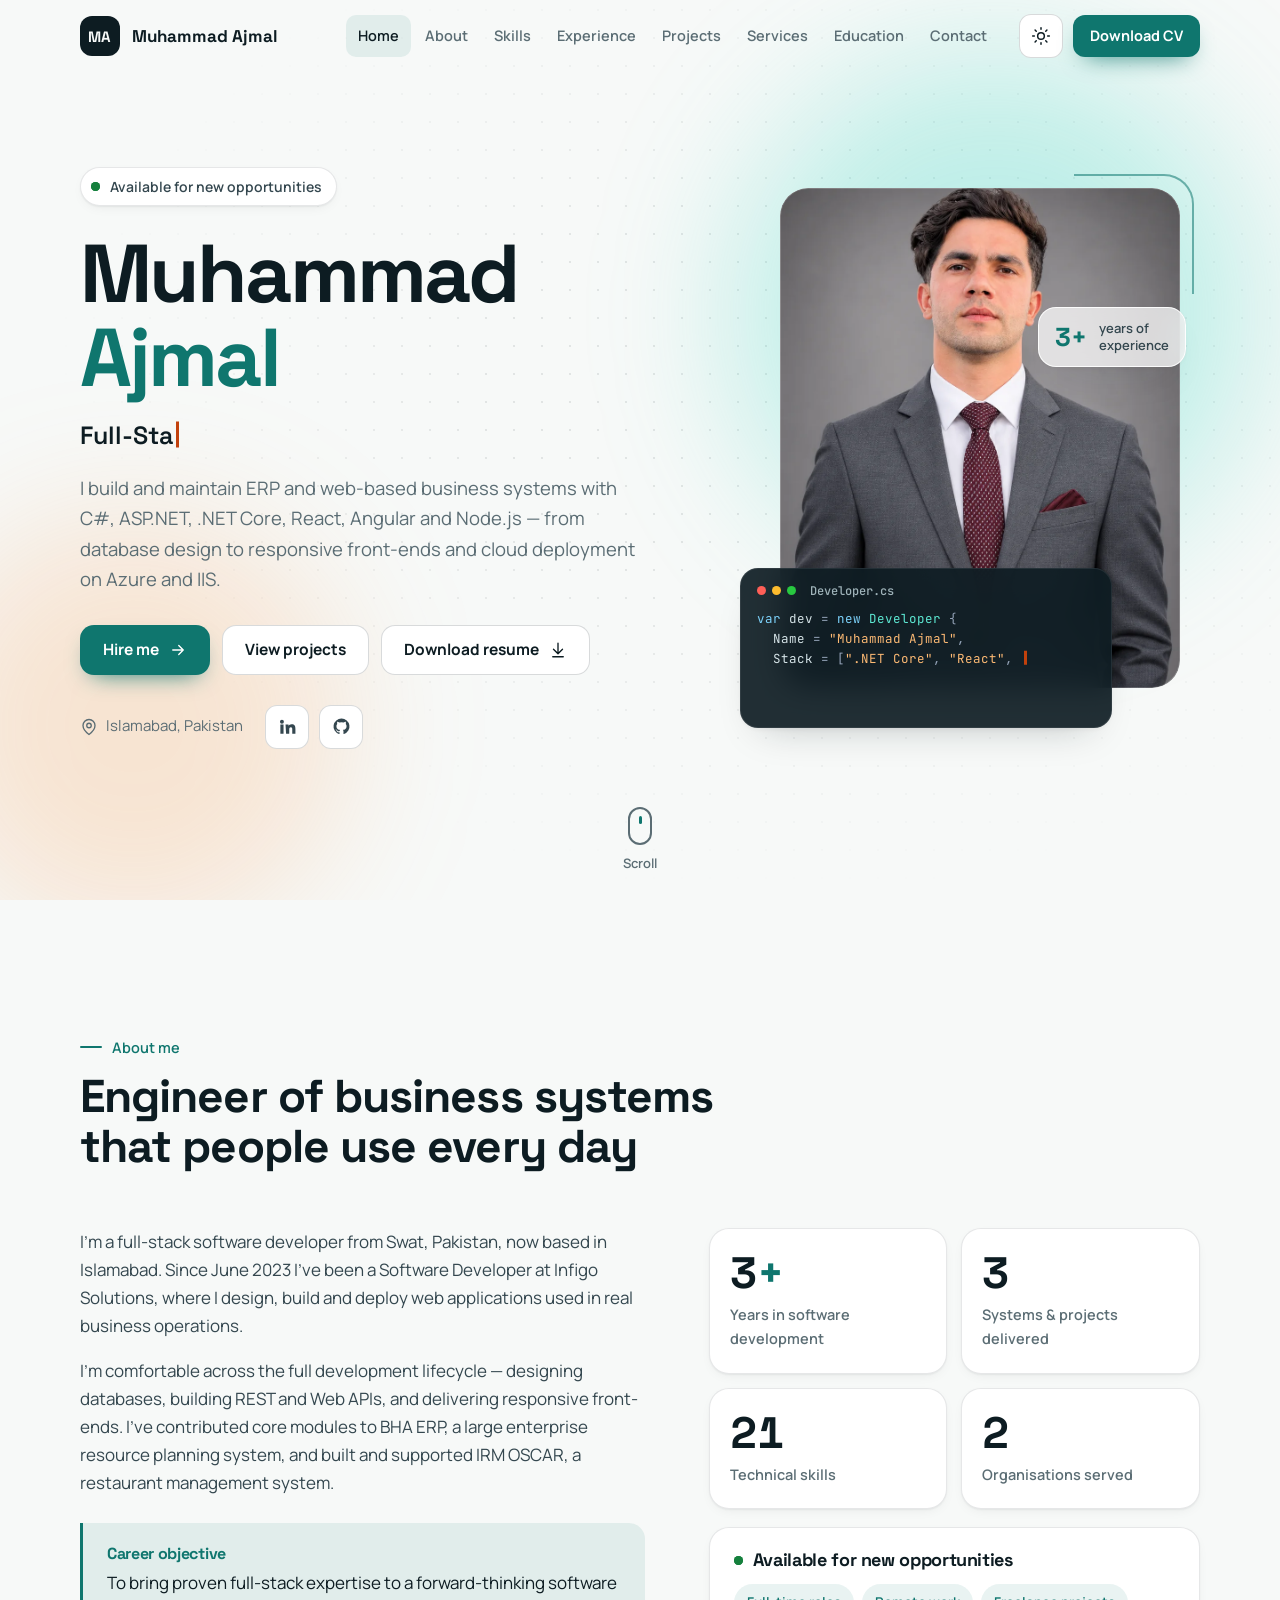
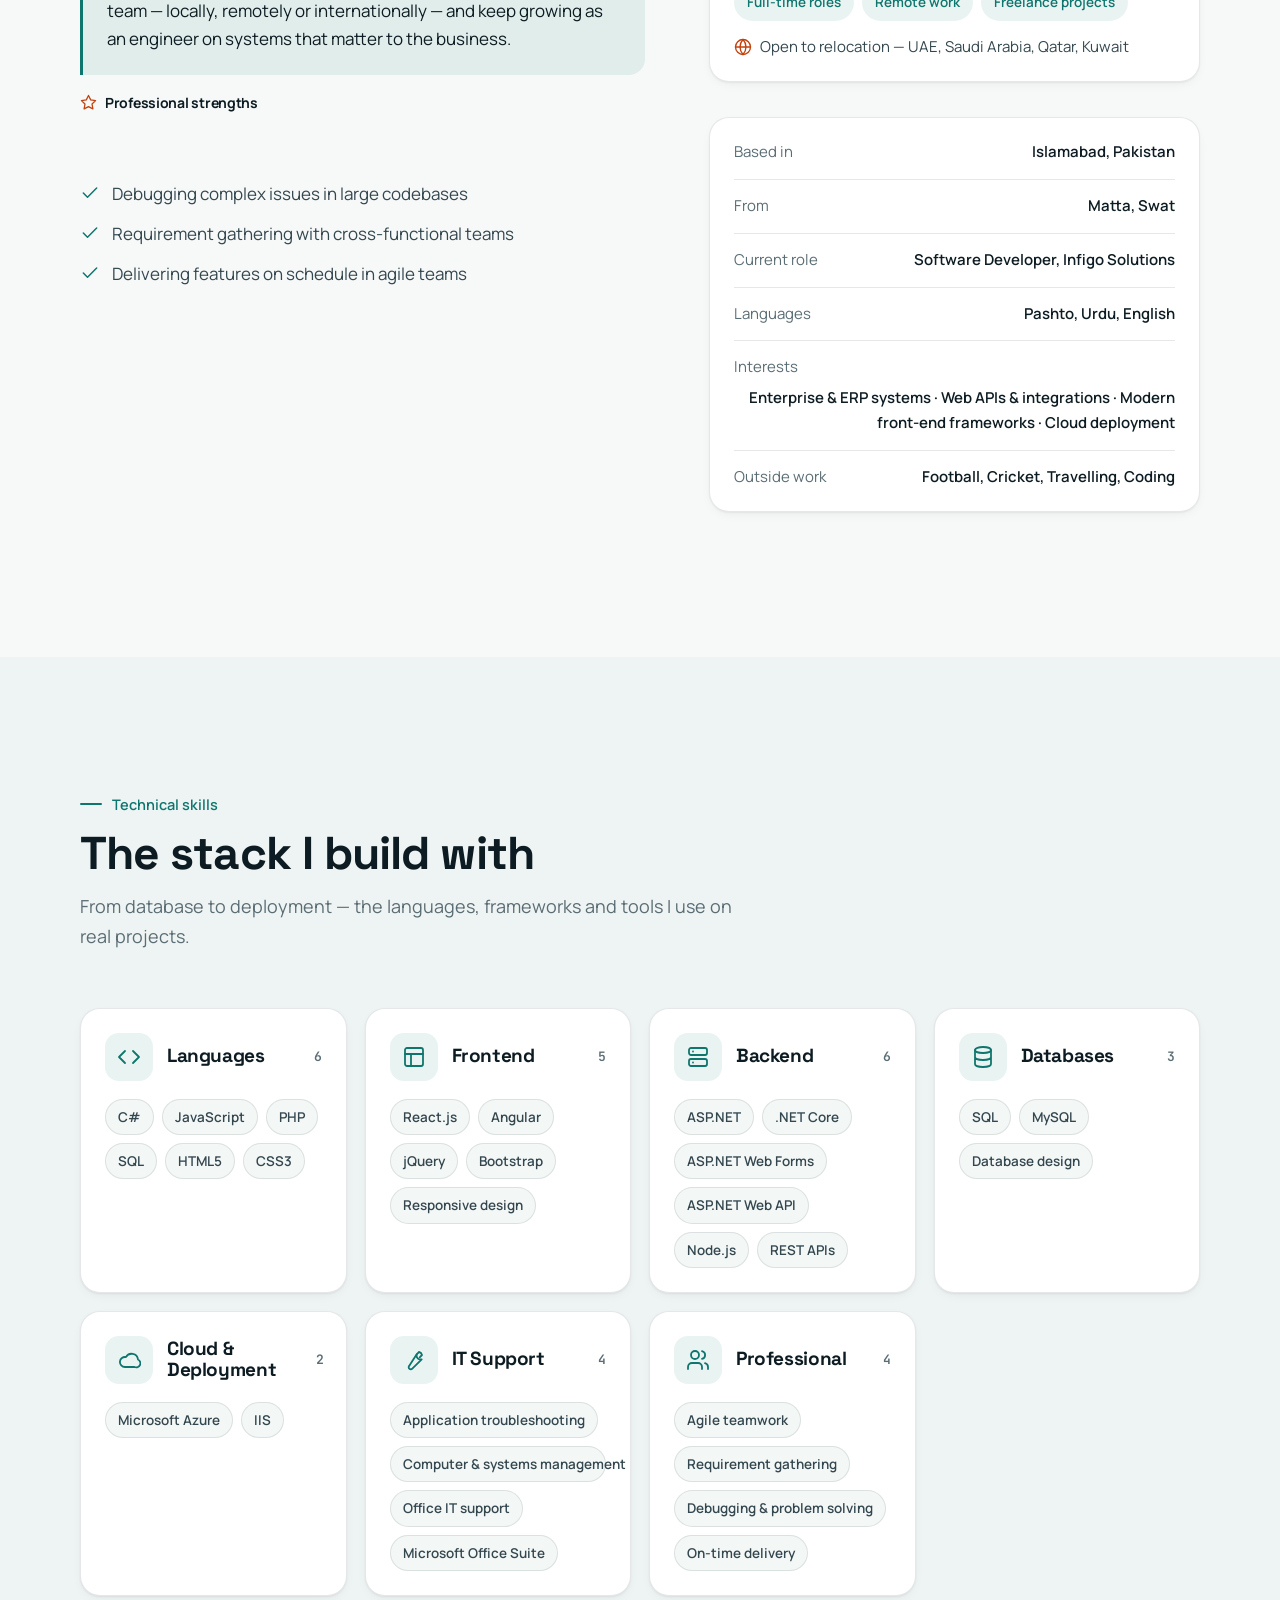
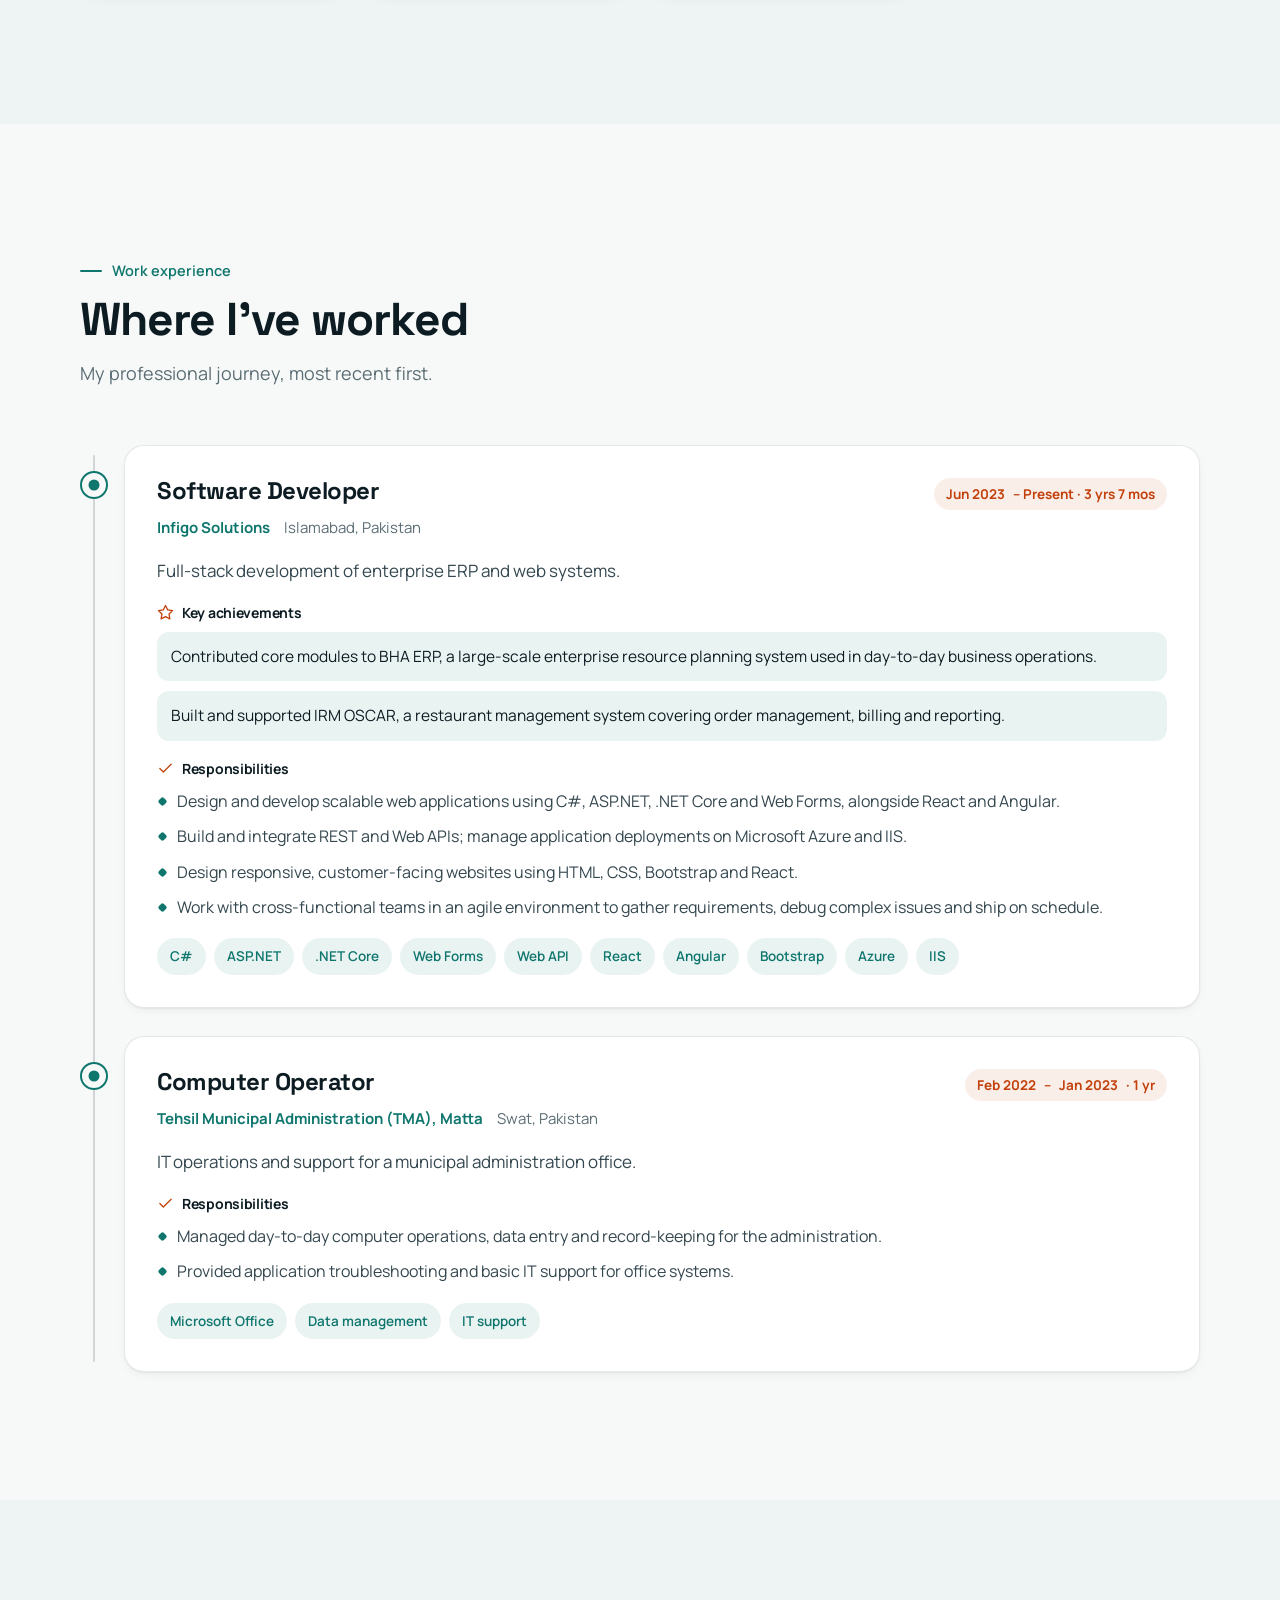
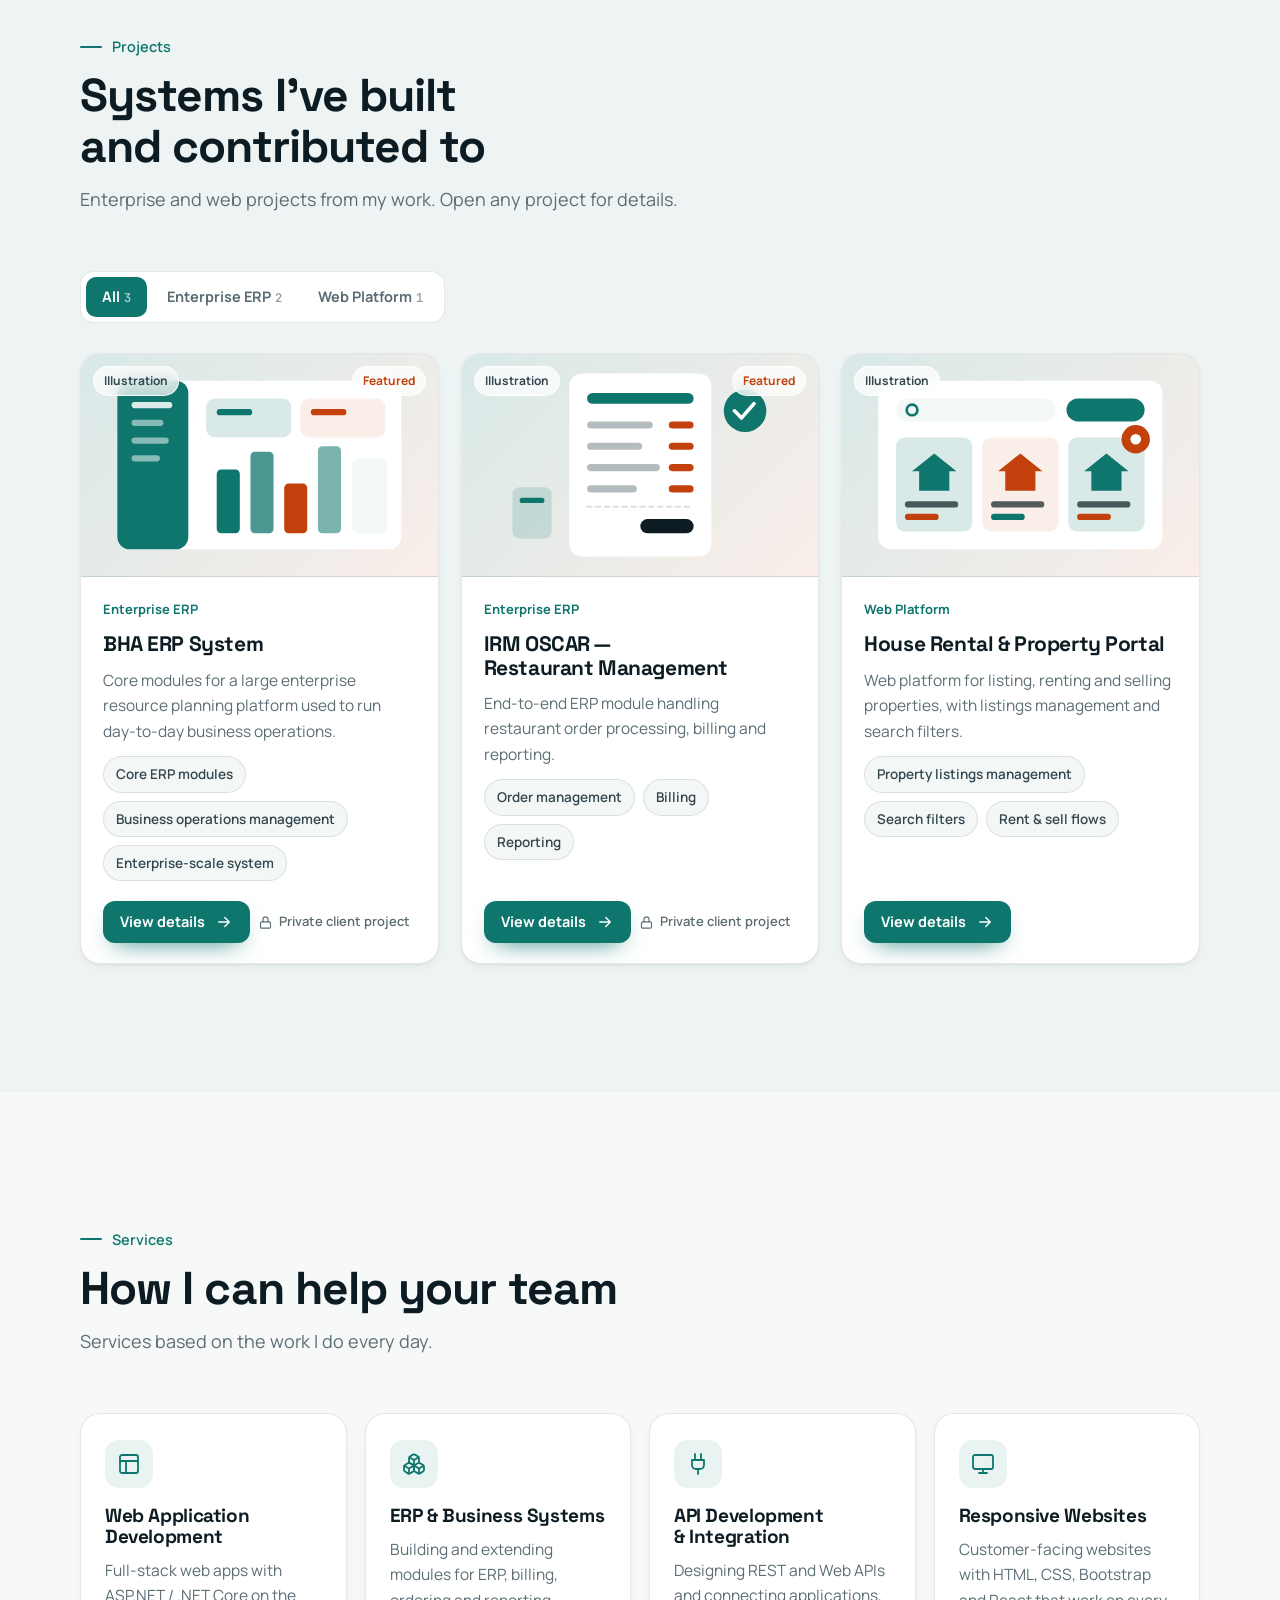
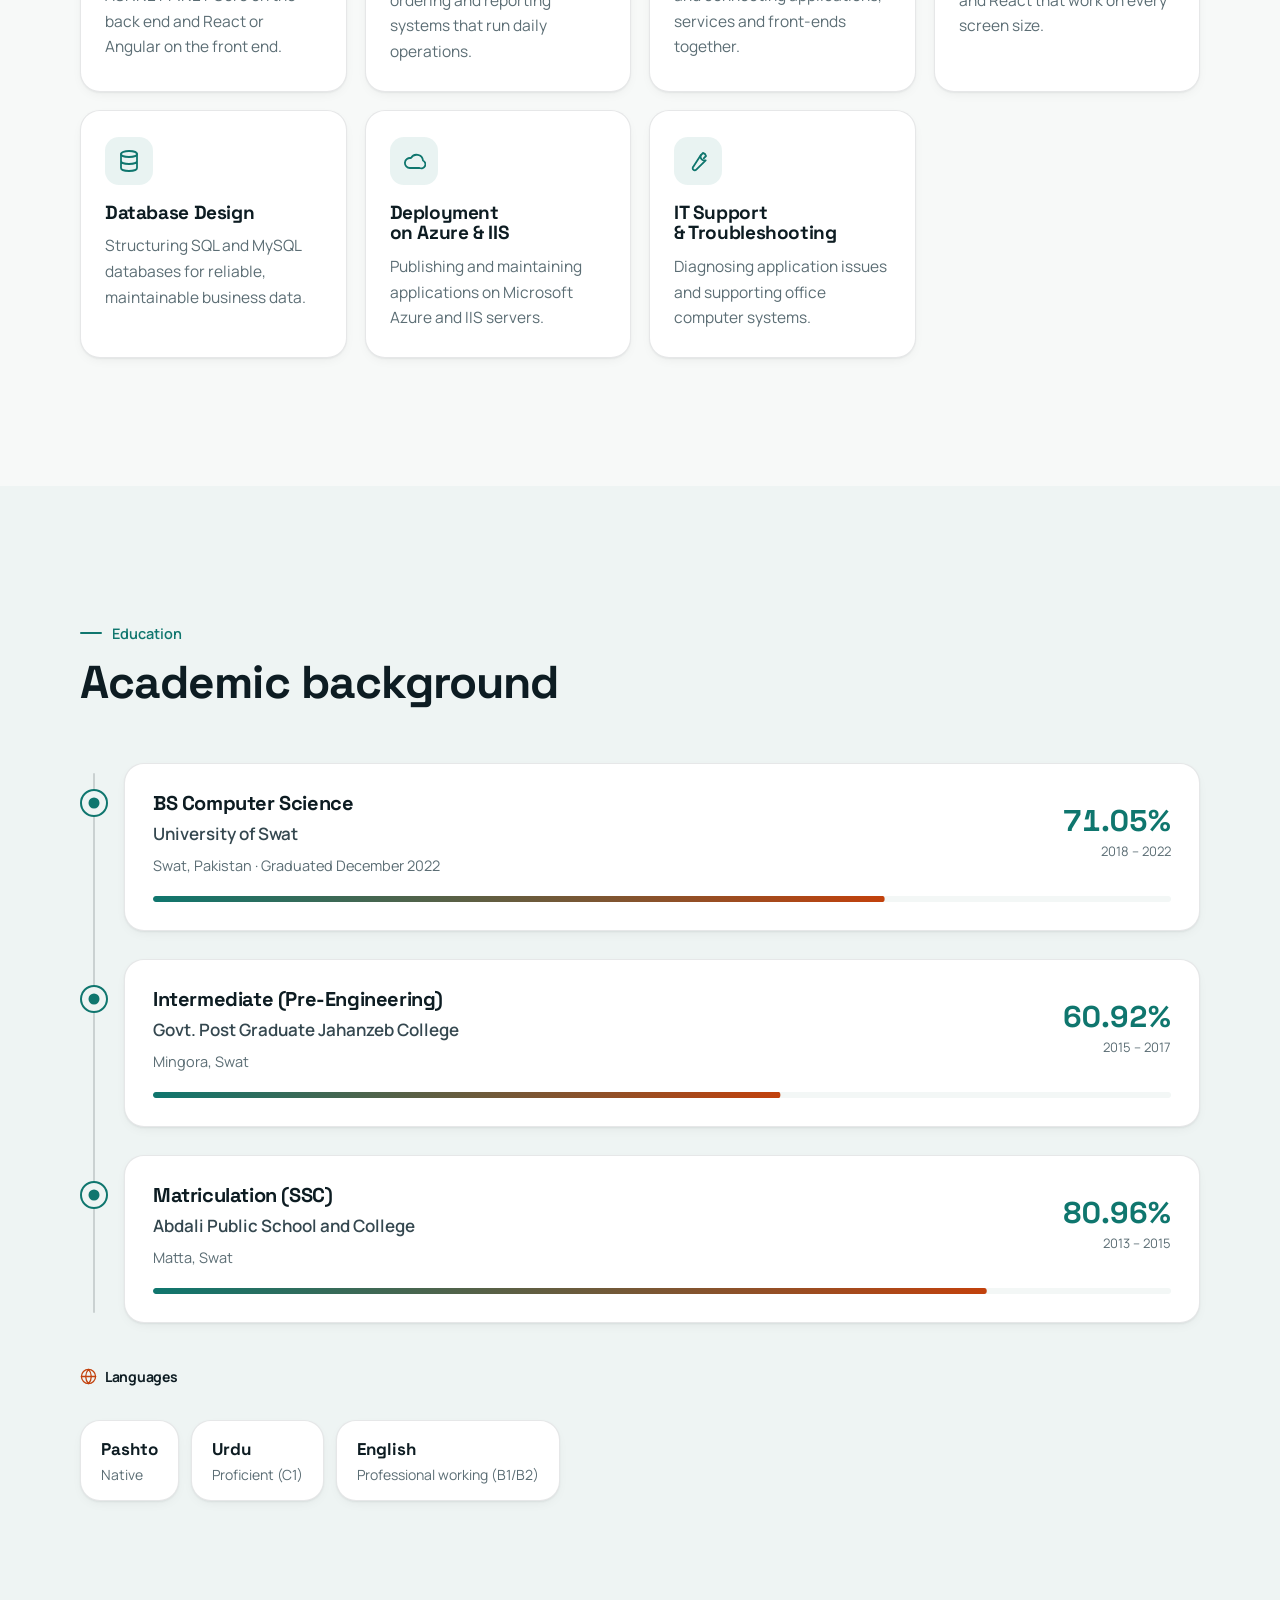
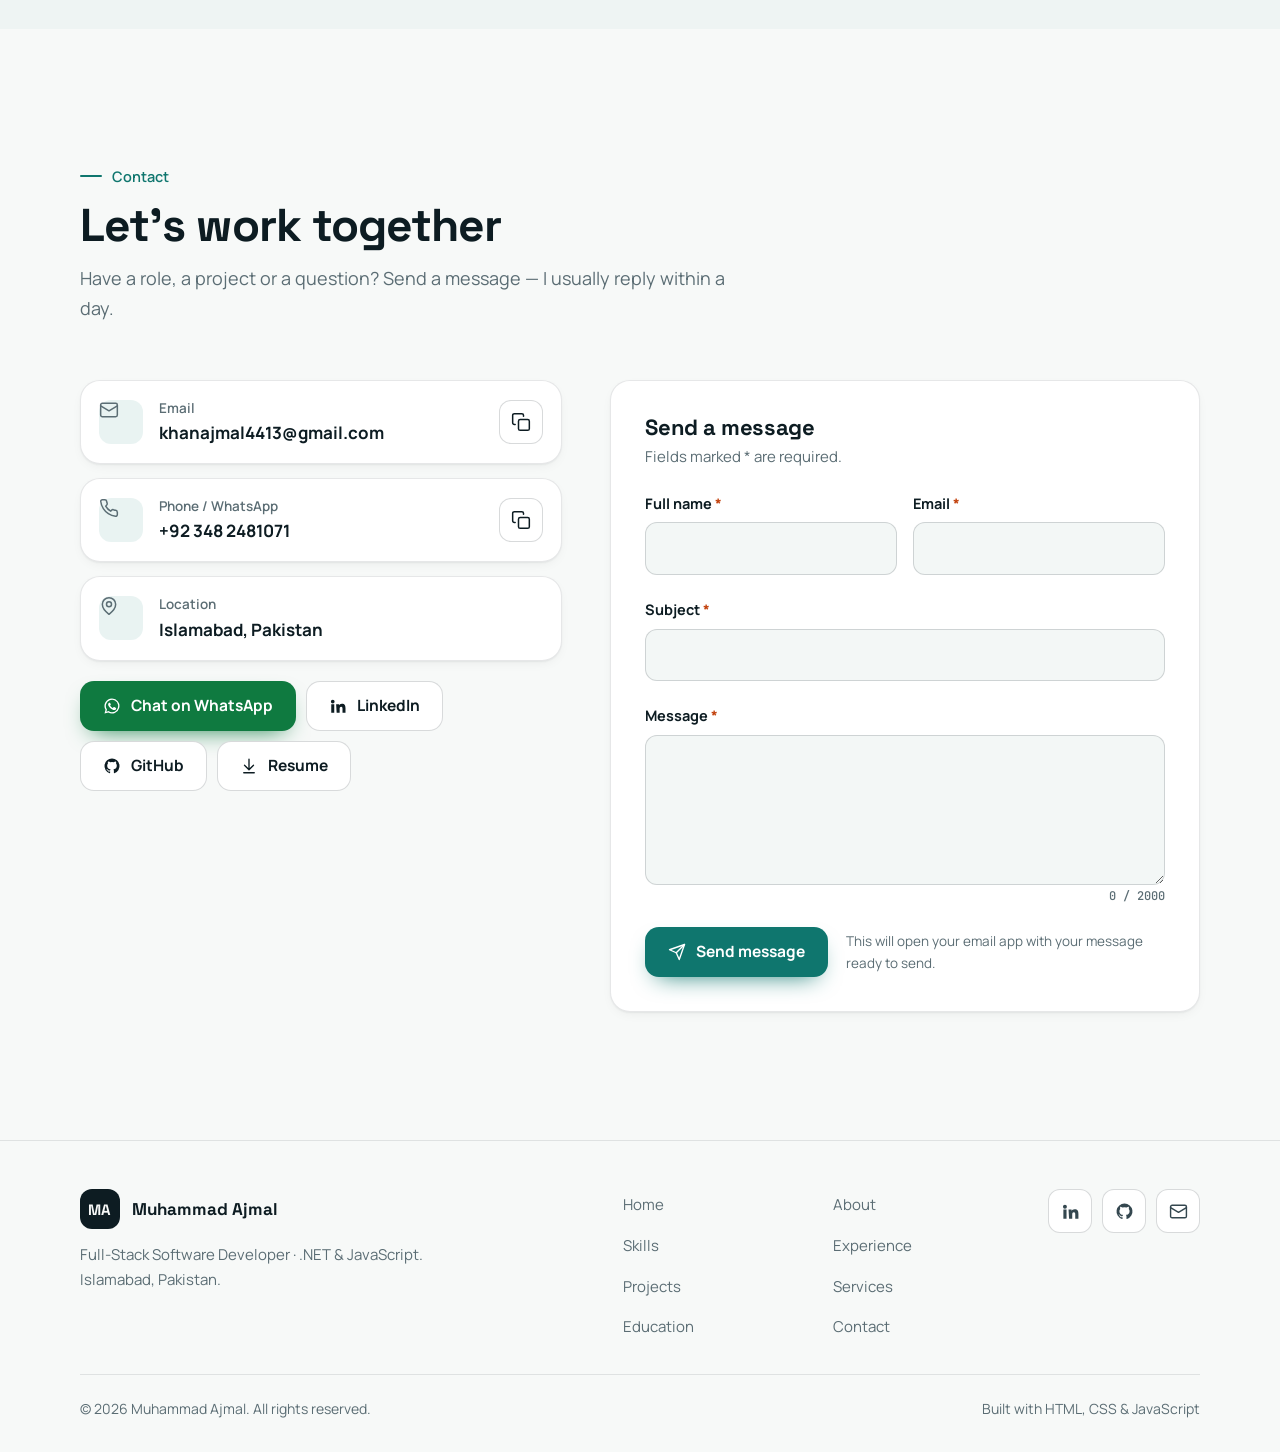
==== commit 86793e53: "Add files via upload" ====
--- a/index.html
+++ b/index.html
@@ -32,7 +32,7 @@
 <link rel="preconnect" href="https://fonts.googleapis.com">
 <link rel="preconnect" href="https://fonts.gstatic.com" crossorigin>
 <link href="https://fonts.googleapis.com/css2?family=Space+Grotesk:wght@500;600;700&family=Manrope:wght@400;500;600;700&family=JetBrains+Mono:wght@400;500&display=swap" rel="stylesheet">
-<link rel="preload" as="image" href="profile.webp" type="image/webp">
+<link rel="preload" as="image" href="profile-gray.webp" type="image/webp">
 <link rel="stylesheet" href="styles.css">
 </head>
 <body>
